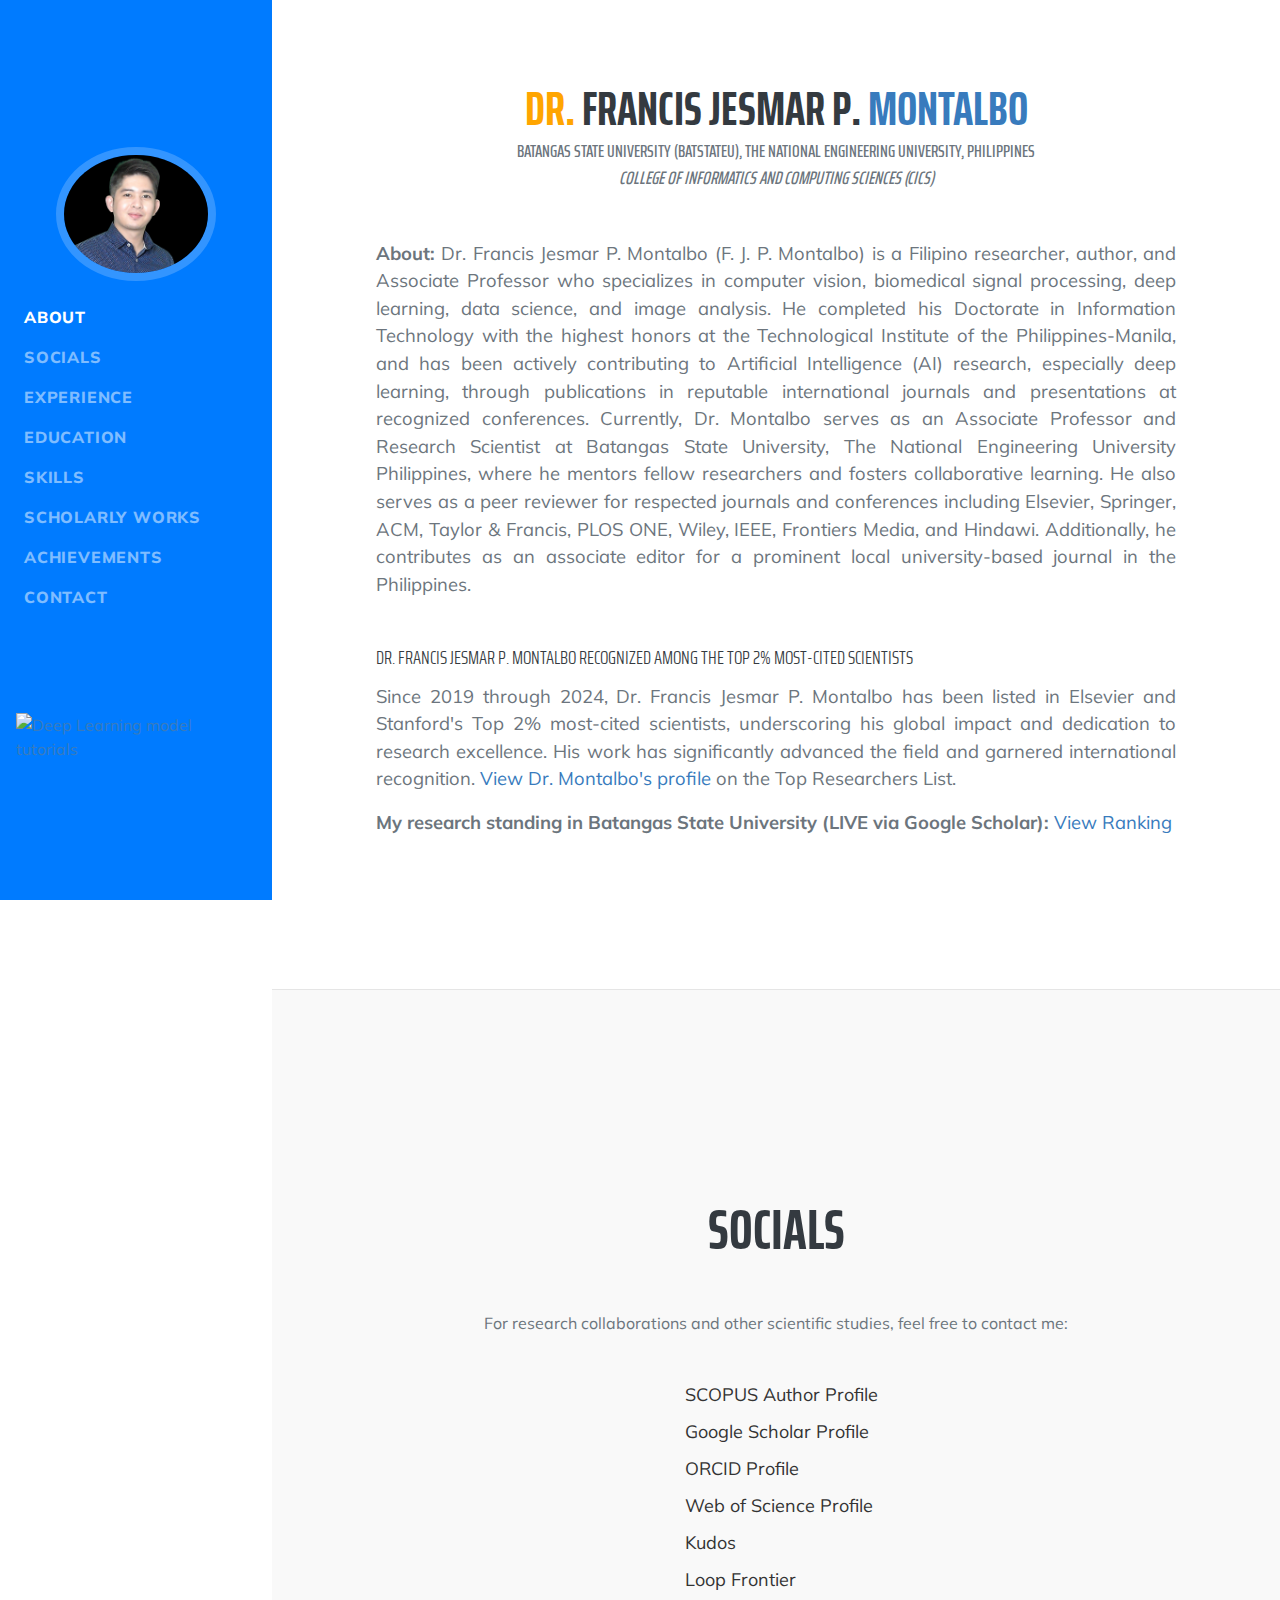
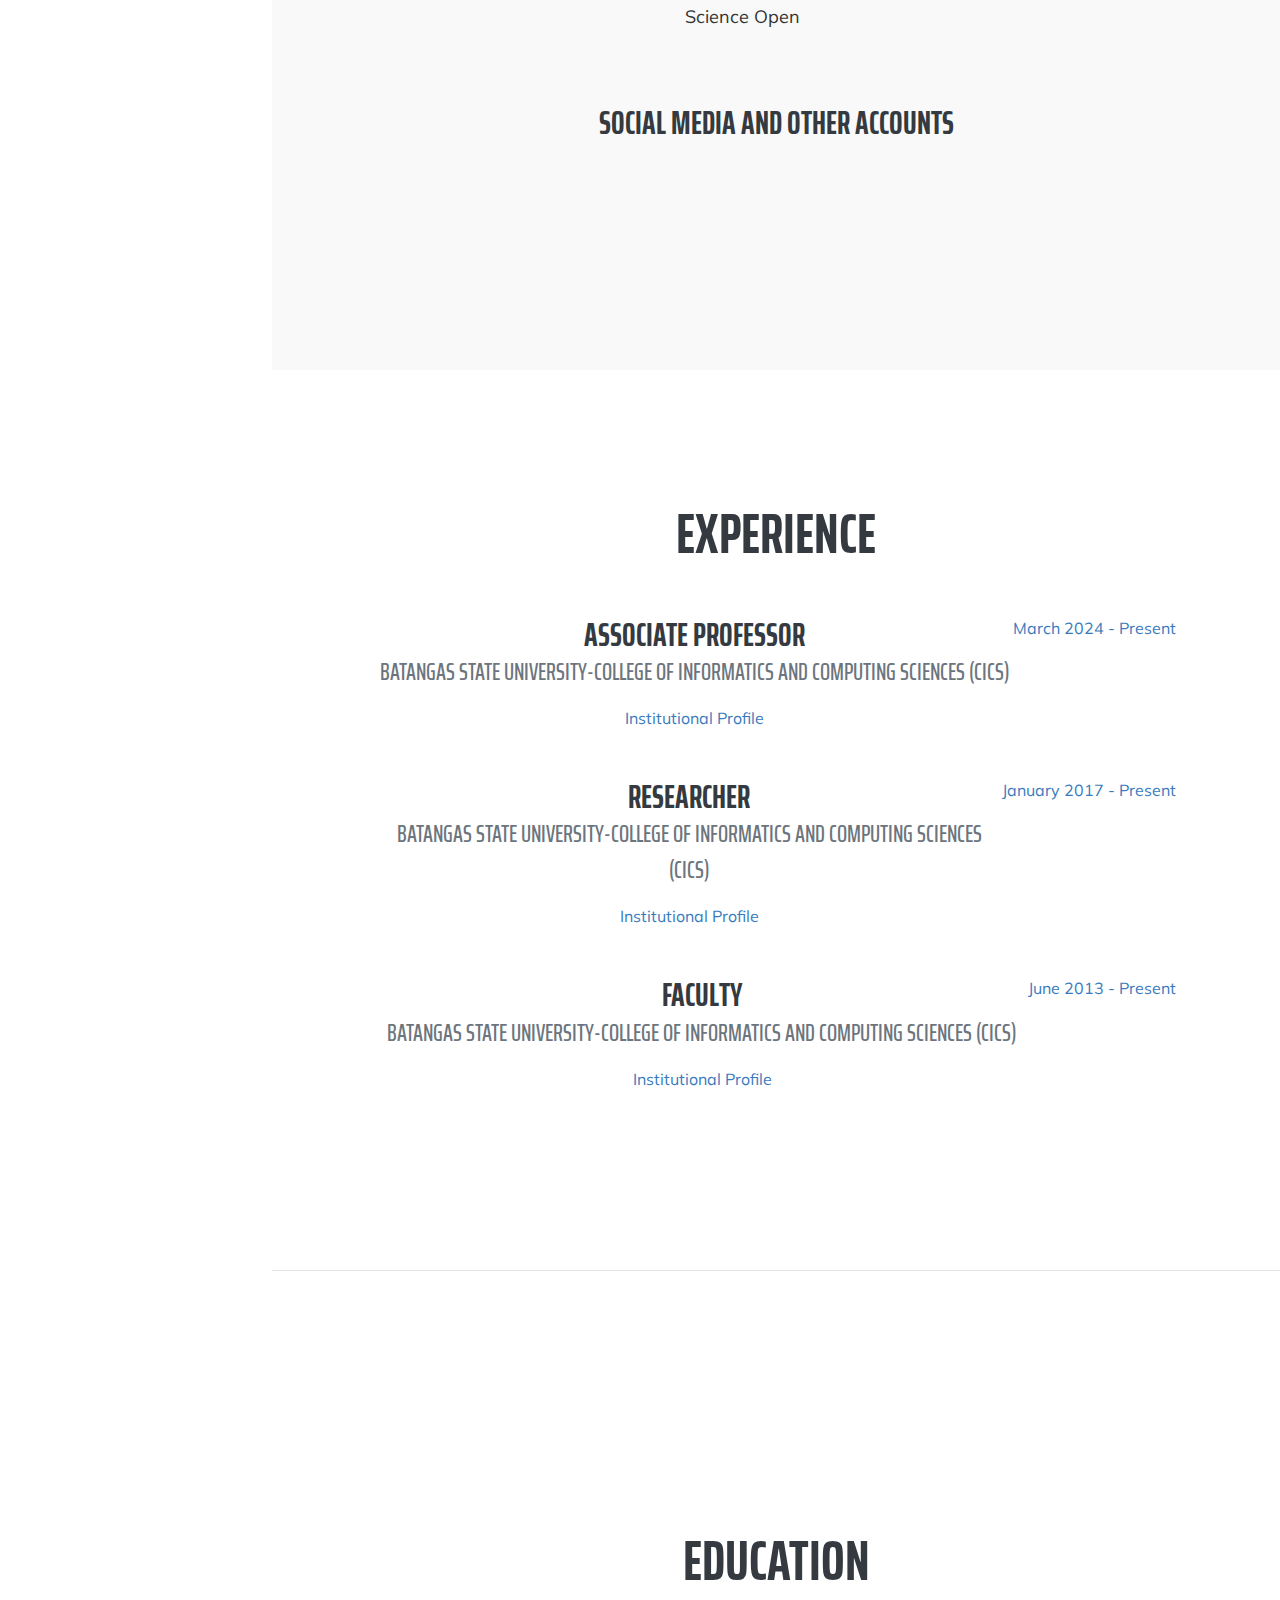
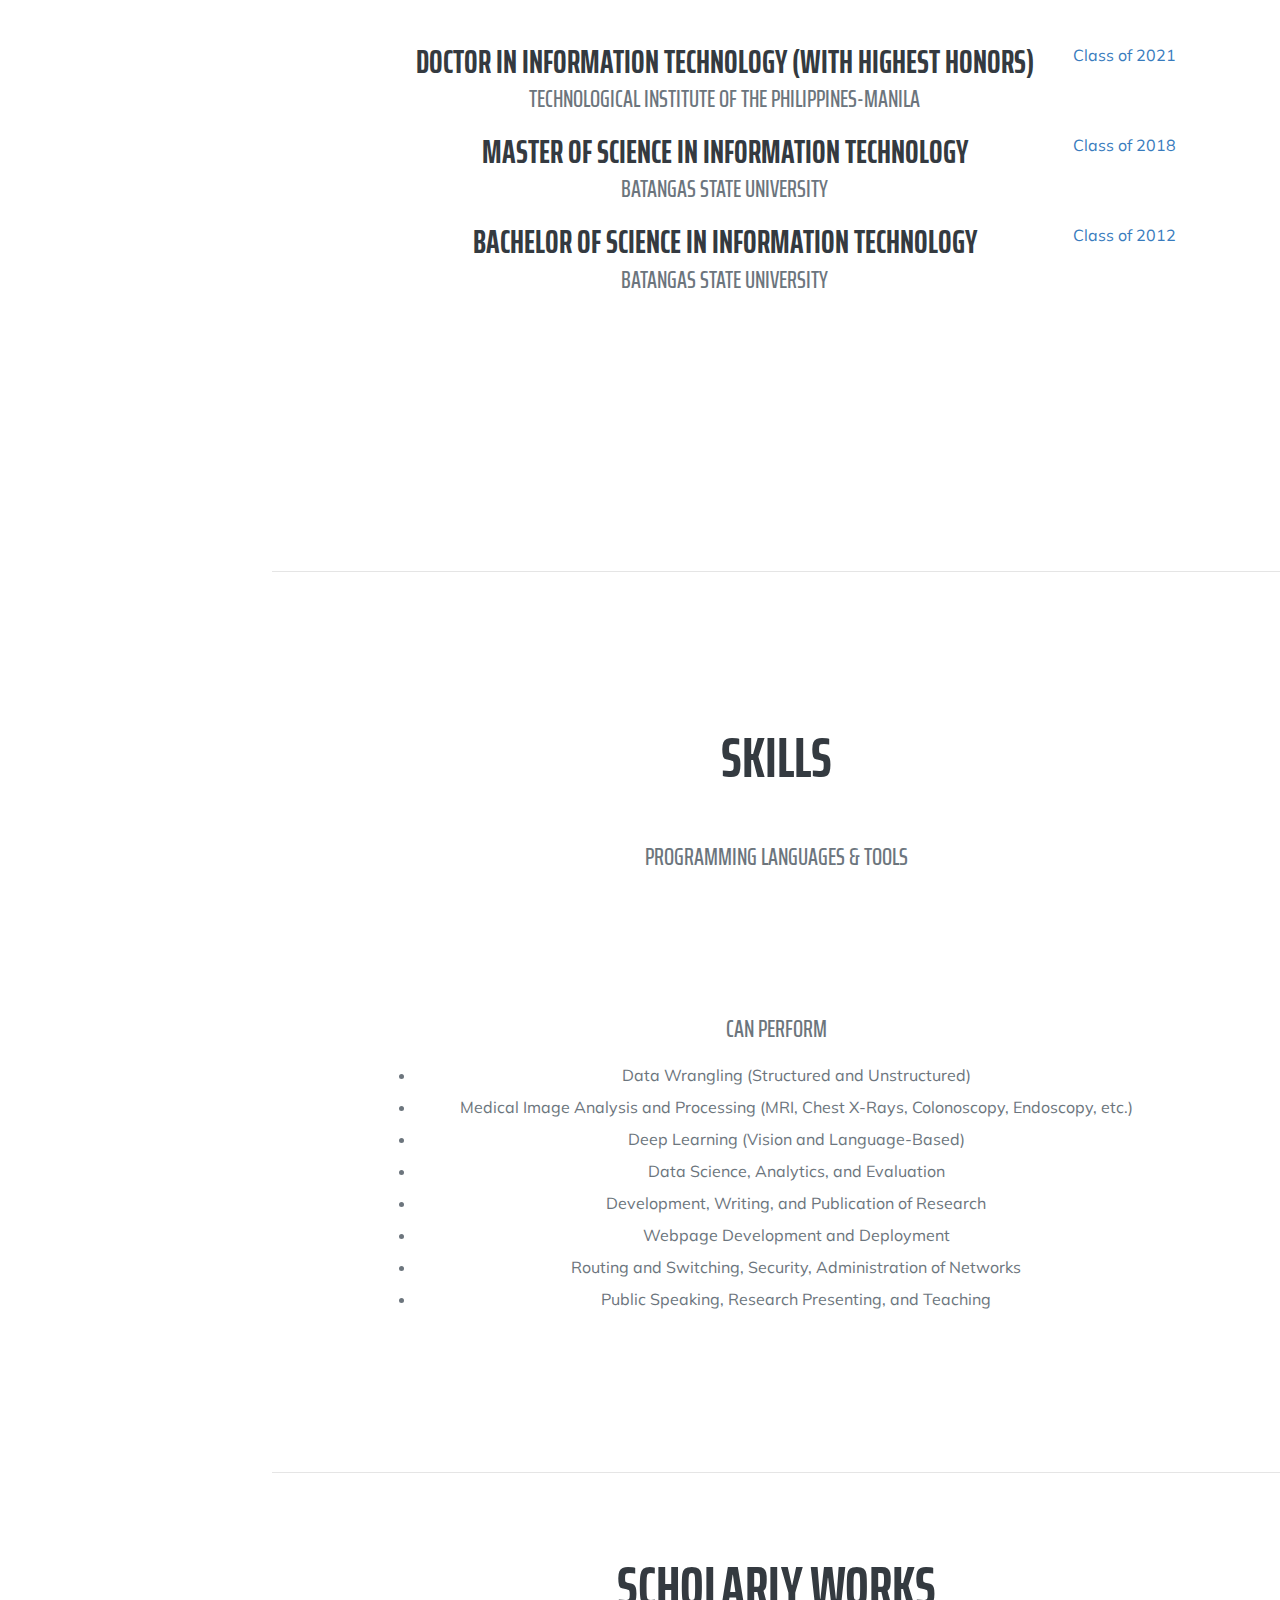
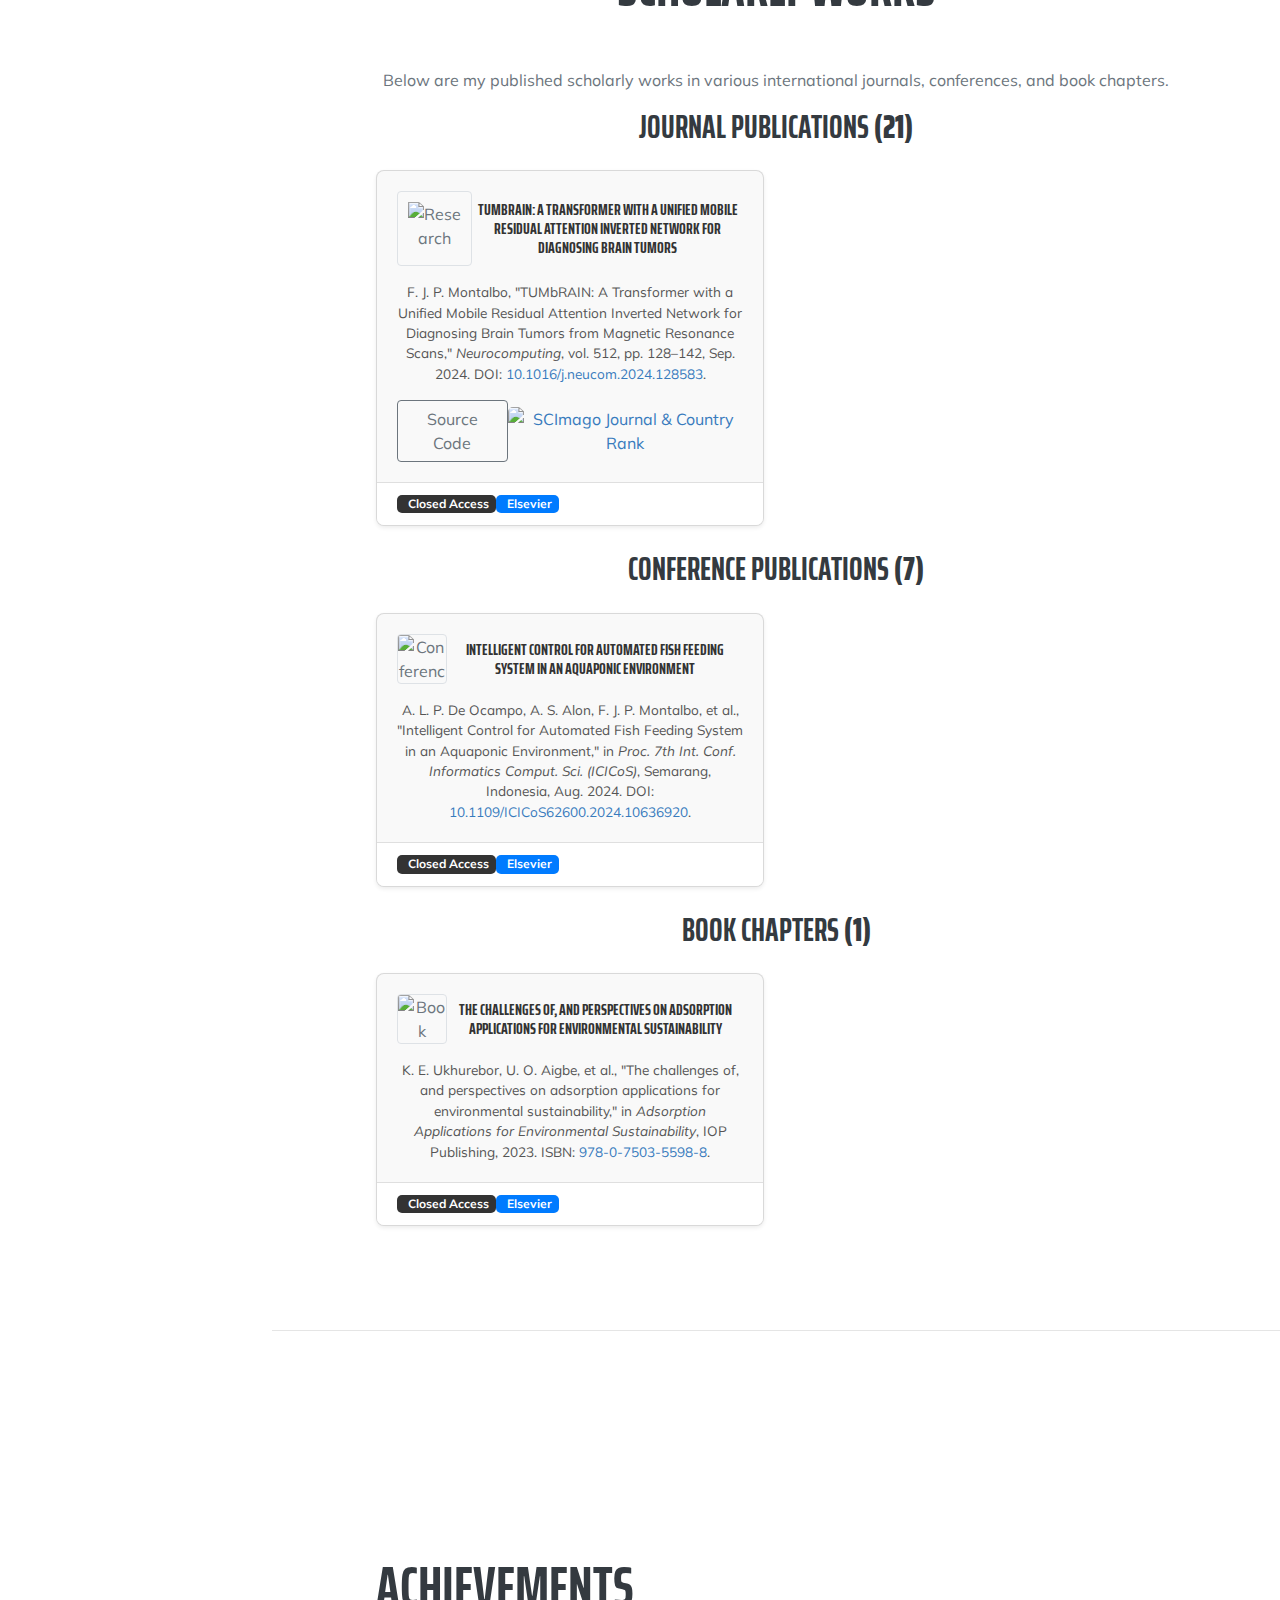
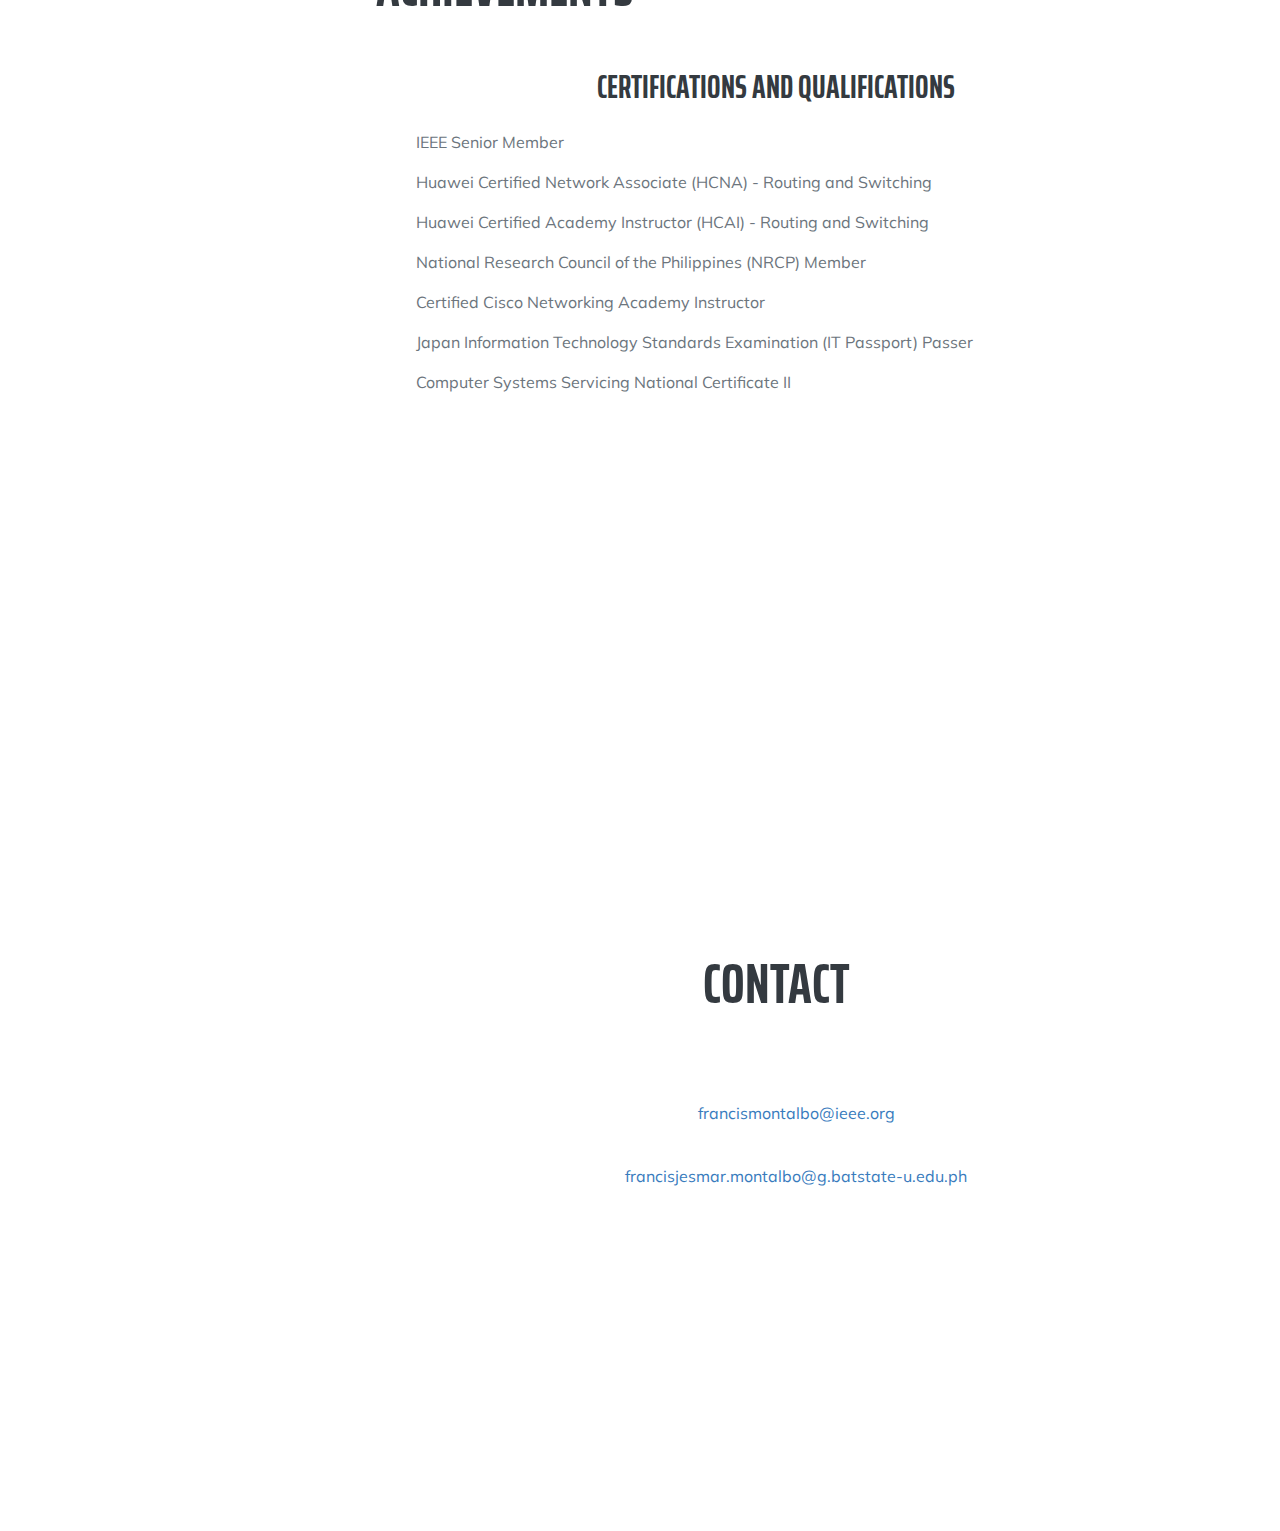
==== index.html @ 8bbf26b6 "Update index.html" ====
<!DOCTYPE html>
<html lang="en">
    <head>
        <meta name="google-site-verification" content="_X3MUDl7CUKfZWeW2N6JQ7c0_YxPoaJ5GRIm6QAbPuI" />
        <meta charset="utf-8" />
        <meta name="viewport" content="width=device-width, initial-scale=1, shrink-to-fit=no" />
        <meta name="description" content="Official page of Dr. Francis Jesmar P. Montalbo, a faculty researcher from Batangas State University, Philippines, working with artificial intelligence, deep learning, and computer vision" />
        
        <meta name="description" content="Francis Jesmar P. Montalbo is a highly accomplished researcher and scientist specializing in Machine Learning, Deep Learning, Artificial Intelligence, Computer Vision, Data Science, Biomedical Engineering, and Health Informatics. With a doctoral degree in Information Technology from Technological Institute of the Philippines Manila (TIP-Manila) and a master's degree in Information Technology from Batangas State University, he is an Assistant Professor at Batangas State University-The National Engineering University, Batangas City, Philippines. His groundbreaking research on deep learning models for medical imaging has been published in top-tier journals and conferences, including Springer Nature, IEEE, Elsevier, Hindawi, Frontiers, MDPI, and more. He is the inventor of SWAT-DCNN, MFURE-CNN, and DenseNet-Tiny, and has made significant contributions to the field of knowledge distillation.">

        <meta name="description" content="Francis Jesmar P. Montalbo, 
        Francis, Jesmar, Montalbo, 
        Research Paper, 
        Articles, 
        Computer Vision, 
        Deep Learning, 
        Python Programming, 
        Data Visualization, 
        Internet of Things, 
        IoT, 
        Convolutional Neural Networks, 
        Coding tutorial, 
        Deep Convolutional Neural Networks, 
        CNN, 
        Wiki,
        Wikipedia,
        Object Detection, 
        Image Segmentation, 
        Network Security, 
        Artificial Intelligence, 
        AI, 
        Biomedical Engineering,
        Biotechnology,
        IEEE, 
        research papers, 
        Support Vector Machines, 
        SVM, 
        VGG16, 
        VGG19, 
        InceptionV3, 
        NasNet, 
        EfficientNet,  
        Mask-RCNN, 
        Faster R-CNN, 
        Algorithms, 
        Computer Science algorithms, 
        Computer Science,
        Information technology, 
        Information technology research papers, 
        State-of-the-Art, 
        SOTA Deep Learning, 
        DL models, 
        Barako Coffee, 
        Coffea Liberica, 
        Kapeng Barako, 
        GoogleNet, 
        Deep Convolutional Models, 
        Deep Learning tutorials, 
        Machine Learning, 
        Machine Vision, 
        Batangas State University, 
        BatStateU, 
        papers with code, 
        DeepLearning, 
        OpenCV, 
        Darknet, 
        YOLO, 
        YOLOv2, 
        YOLOv3, 
        YOLOv4, 
        YOLOv5,
        YOLOv8,
        Ultralytics,
        Visual Transformers,
        Open Dataset, 
        datasets, 
        dataset, 
        medical analysis, 
        medical images, 
        medical image analysis, 
        health informatics,
        Philippines,
        Data Science,
        DOST,
        Transformer,
        Vision Transformers,
        ViT,
        Speech Recognition,
        MRI,
        CT-Scans,
        Chest X-Rays,
        Biomedical Engineering,
        Chat GPT,
        Large Language Models,
        LLM,
        GPT-3,
        GPT-4,
        Cognitive Computing,
        Elsevier,
        Generative Adversarial Network (GAN),
        Yann LeCun,
        Yoshua Bengio,
        Ian GoodFellow,
        Department of Science and Technology,
        research papers with dataset">

        <meta name="keywords" content="Francis Jesmar P. Montalbo, 
        Francis, Jesmar, Montalbo, 
        Research Paper, 
        Articles, 
        Computer Vision, 
        Deep Learning, 
        Python Programming, 
        Data Visualization, 
        Internet of Things, 
        IoT, 
        Convolutional Neural Networks, 
        Coding tutorial, 
        Deep Convolutional Neural Networks, 
        CNN, 
        Object Detection, 
        Image Segmentation, 
        Network Security, 
        Artificial Intelligence, 
        AI, 
        Philippines,
        Computational Science,
        Health Informatics,
        Biomedical Engineering,
        IEEE, 
        research papers, 
        Support Vector Machines, 
        SVM, 
        VGG16, 
        VGG19, 
        InceptionV3, 
        NasNet, 
        EfficientNet,  
        Mask-RCNN, 
        Faster R-CNN, 
        Algorithms, 
        Computer Science algorithms, 
        Computer Science,
        Information technology, 
        Information technology research papers, 
        State-of-the-Art, 
        SOTA Deep Learning, 
        DL models, 
        Barako Coffee, 
        Coffea Liberica, 
        Kapeng Barako, 
        GoogleNet, 
        Deep Convolutional Models, 
        Deep Learning tutorials, 
        Machine Learning, 
        Machine Vision, 
        Batangas State University, 
        BatStateU, 
        papers with code, 
        DeepLearning, 
        OpenCV, 
        Darknet, 
        YOLO, 
        YOLOv2, 
        YOLOv3, 
        YOLOv4, 
        YOLOv5, 
        Open Dataset, 
        datasets, 
        dataset, 
        medical analysis, 
        medical images, 
        Francis Jesmar Montalbo,
        Francis Jesmar P. Montalbo,
        Faculty Researcher,
        Computer Scientist,
        Scientist,
        medical image analysis, 
        research papers with dataset">

        <meta name="Dr. Francis Jesmar P. Montalbo, Researcher, Deep Learning Research Articles/Papers, Codes, Tutorials, Datasets, Wiki, Wikipedia" content="Dr. Francis Jesmar P. Montalbo, Deep Learning, Machine Learning, and Computer Vision Research papers, Codes, and tutorials" />
        <title>Deep Learning, Research Papers, Code, Tutorials</title>
        <script type="application/ld+json">
          {
            "@context": "http://schema.org",
            "@type": "Person",
            "name": "Francis Jesmar P. Montalbo",
            "jobTitle": "Research Scientist",
            "url": "https://francismontalbo.github.io/",
            "sameAs": [
              "https://www.linkedin.com/in/sirjmmontalbo/",
              "https://scholar.google.com/citations?user=PV8dJDkAAAAJ&hl=en&authuser=4&oi=ao",
              "https://www.scopus.com/authid/detail.uri?authorId=57212309186",
              "https://ieeexplore.ieee.org/author/37087097725",
              "https://www.researchgate.net/profile/Francis-Jesmar-Montalbo"
            ],
            "worksFor": {
              "@type": "CollegeOrUniversity",
              "name": "Batangas State University - The National Engineering University",
              "url": "https://batstate-u.edu.ph/",
              "sameAs": [
                "https://www.facebook.com/BatStateUTheNEU",
                "https://www.linkedin.com/school/batstateuofficial/",
                "https://www.youtube.com/@BatStateUTheNEU",
                "https://twitter.com/BatStateUTheNEU"
              ]
            },
            "additionalName": [
              "Francis Jesmar Montalbo",
              "F. J. P. Montalbo",
              "F.J.P. Montalbo",
              "FJP Montalbo",
              "Francis Jesmar P. Montalbo",
              "Francis Montalbo",
              "Montalbo, Francis Jesmar P.",
              "Francis Jesmar Perez Montalbo",
              "sirjmmontalbo",
              "fjpmontalbo"
            ]
          }
        </script>


        <link rel="icon" type="image/x-icon" href="assets/img/favicon.ico" />
        <link rel="stylesheet" href="https://cdn.jsdelivr.net/gh/jpswalsh/academicons@1/css/academicons.min.css">
        
        <!-- Font Awesome icons (free version)-->
        <script src="https://use.fontawesome.com/releases/v5.15.1/js/all.js" crossorigin="anonymous"></script>
        <!-- Google fonts-->
        <link href="https://fonts.googleapis.com/css?family=Saira+Extra+Condensed:500,700" rel="stylesheet" type="text/css" />
        <link href="https://fonts.googleapis.com/css?family=Muli:400,400i,800,800i" rel="stylesheet" type="text/css" />
        <!-- Core theme CSS (includes Bootstrap)-->
        <link href="css/styles.css" rel="stylesheet" />
        <script src="https://code.iconify.design/1/1.0.7/iconify.min.js"></script>
    </head>
    <body id="page-top">
        
        
        <!-- Navigation-->
        <nav class="navbar navbar-expand-lg navbar-dark bg-primary fixed-top" id="sideNav">
            <a class="navbar-brand js-scroll-trigger" href="#page-top">
                <span class="d-block d-lg-none">Dr. Francis Jesmar P. Montalbo</span>
                <span class="d-none d-lg-block"><img class="img-fluid img-profile rounded-circle mx-auto mb-2" src="assets/img/profile.png" alt="" /></span>
            </a>
            <button class="navbar-toggler" type="button" data-toggle="collapse" data-target="#navbarSupportedContent" aria-controls="navbarSupportedContent" aria-expanded="false" aria-label="Toggle navigation"><span class="navbar-toggler-icon"></span></button>
            <div class="collapse navbar-collapse" id="navbarSupportedContent">
                <ul class="navbar-nav" style='margin: 0; padding: 0', align='left'>
                    <li class="nav-item"><a class="nav-link js-scroll-trigger" href="#about"><i class="fas fa-fingerprint "></i> About</a></li>
                    <li class="nav-item"><a class="nav-link js-scroll-trigger" href="#socials"><i class="fas fa-ggt"></i> Socials</a></li>
                    <li class="nav-item"><a class="nav-link js-scroll-trigger" href="#experience"><i class="fab fa-connectdevelop "></i> Experience</a></li>
                    <li class="nav-item"><a class="nav-link js-scroll-trigger" href="#education"><i class="fas fa-university"></i> Education</a></li>
                    <li class="nav-item"><a class="nav-link js-scroll-trigger" href="#skills"><i class="fas fa-cogs"></i> Skills</a></li>
                    <li class="nav-item"><a class="nav-link js-scroll-trigger" href="#publications"><i class="fas fa-scroll"></i> Scholarly Works</a></li>
                    <li class="nav-item"><a class="nav-link js-scroll-trigger" href="#achievements"><i class="fas fa-award"></i> Achievements</a></li>
                    <li class="nav-item"><a class="nav-link js-scroll-trigger" href="#contact"><i class="fas fa-paper-plane"></i> Contact</a></li>
                    <br><br><br><br>
                    
                    <!-- hitwebcounter Code START -->
                    <li><a href="https://www.hitwebcounter.com" target="_blank">
                    <img src="https://hitwebcounter.com/counter/counter.php?page=7708848&style=0007&nbdigits=5&type=ip&initCount=0" title="Total Website Hits" Alt="Deep Learning model tutorials"   border="1" /></a><li>                               
                </ul>
            </div>
        </nav>

<!-- About Section -->
<div id="about-section-bg">
    <section class="resume-section" id="about">
        <div class="resume-section-content">
            
            <!-- Name and Title -->
            <h4 class="mb-0" style="font-size:48px;">
                <span style="color:orange;">Dr.</span> Francis Jesmar P.
                <span class="text-primary">Montalbo</span>
            </h4>
            <div class="subheading mb-5">
                <ul style="font-size:18px; list-style-type:none; margin:0; padding:0;">
                    <li>Batangas State University (BatStateU), The National Engineering University, Philippines</li>
                    <li><i>College of Informatics and Computing Sciences (CICS)</i></li>
                </ul>
            </div>

            <!-- Main About -->
            <article itemscope itemtype="http://schema.org/Person">
                <p style="text-align: justify;" class="lead mb-5">
                    <strong>About:</strong>
                    Dr. <span itemprop="name">Francis Jesmar P. Montalbo</span> (F. J. P. Montalbo)
                    is a <span itemprop="nationality">Filipino</span>
                    <span itemprop="jobTitle">researcher</span>, 
                    <span itemprop="jobTitle">author</span>, and
                    <span itemprop="jobTitle">Associate Professor</span> who specializes in 
                    <span itemprop="knowsAbout">computer vision</span>,
                    <span itemprop="knowsAbout">biomedical signal processing</span>,
                    <span itemprop="knowsAbout">deep learning</span>,
                    <span itemprop="knowsAbout">data science</span>, and
                    <span itemprop="knowsAbout">image analysis</span>. 
                    He completed his Doctorate in Information Technology with the highest honors at the 
                    <span itemprop="alumniOf">Technological Institute of the Philippines-Manila</span>, 
                    and has been actively contributing to <span itemprop="knowsAbout">Artificial Intelligence (AI)</span>
                    research, especially deep learning, through publications in reputable international journals
                    and presentations at recognized conferences.
                    
                    Currently, Dr. Montalbo serves as an Associate Professor and Research Scientist at 
                    <span itemprop="affiliation">Batangas State University, The National Engineering University</span>
                    <span itemprop="addressCountry">Philippines</span>, where he mentors fellow researchers and
                    fosters collaborative learning. He also serves as a 
                    <span itemprop="jobTitle">peer reviewer</span> for respected journals and conferences including
                    Elsevier, Springer, ACM, Taylor &amp; Francis, PLOS ONE, Wiley, IEEE, Frontiers Media, and Hindawi.
                    Additionally, he contributes as an 
                    <span itemprop="jobTitle">associate editor</span> for a prominent local university-based journal
                    in the Philippines.
                </p>
            </article>

            <!-- Recognition Section -->
            <article itemscope itemtype="http://schema.org/Person">
                <h1 itemprop="name" class="lead mb-3" style="text-align: justify;">
                    Dr. Francis Jesmar P. Montalbo Recognized Among the Top 2% Most-Cited Scientists
                </h1>
                <p itemprop="description" style="text-align: justify; margin-top:0;" class="lead">
                    Since 2019 through 2024, Dr. Francis Jesmar P. Montalbo has been listed in Elsevier and Stanford's 
                    Top 2% most-cited scientists, underscoring his global impact and dedication to research excellence.
                    His work has significantly advanced the field and garnered international recognition. 
                    <a href="https://topresearcherslist.com/Home/Profile/922022" 
                       target="_blank" 
                       rel="noopener noreferrer">
                       View Dr. Montalbo's profile
                    </a>
                    on the Top Researchers List.
                </p>
            </article>

            <!-- Additional Content / Research Standing -->
            <p class="lead mb-5" style="text-align: justify;">
                <strong>My research standing in Batangas State University (LIVE via Google Scholar):</strong>
                <a href="https://scholar.google.com/citations?hl=en&view_op=search_authors&mauthors=batangas+state+university&btnG=" target="_blank">View Ranking</a>
            </p>
            <br>         
        </div><!-- End .resume-section-content -->
    </section>
</div><!-- End #about-section-bg -->

<!-- Enhanced Structured Data for Google Knowledge Graph -->
<script type="application/ld+json">
{
  "@context": "https://schema.org",
  "@type": "Person",
  "honorificPrefix": "Dr.",
  "name": "Francis Jesmar P. Montalbo",
  "jobTitle": "Associate Professor",
  "description": "Scientist",
  "url": "https://topresearcherslist.com/Home/Profile/922022",
  "award": "Elsevier and Stanford's Top 2% Most-Cited Scientists",
  "worksFor": {
    "@type": "Organization",
    "name": "Batangas State University, The National Engineering University, Philippines"
  },
  "alumniOf": "Technological Institute of the Philippines-Manila",
  "sameAs": [
    "https://www.linkedin.com/in/sirjmmontalbo",
    "https://scholar.google.com/citations?user=PV8dJDkAAAAJ&hl=en&oi=ao",
    "https://orcid.org/0000-0002-1493-5080"
  ],
  "knowsAbout": [
    "Computer Vision",
    "Biomedical Signal Processing",
    "Deep Learning",
    "Data Science",
    "Image Analysis",
    "Artificial Intelligence"
  ]
}
</script>
            <hr class="m-0" />


            <!-- Socials-->
            <div id="socials-section-bg" style="background-color: #f9f9f9; padding: 40px 0;">
                <section class="resume-section" id="socials">
                    <div class="resume-section-content">
                        <h2 class="mb-5"><i class="fab fa-gg icon-green"></i> Socials</h2>
                        <p>For research collaborations and other scientific studies, feel free to contact me:</p>
                        
                        <!-- Research Profiles Section -->
                        <ul class="social-links">
                            <li>
                                <i class="ai ai-scopus-square social-icon" style="color: orange;"></i>
                                <a target="_blank" href="https://www.scopus.com/authid/detail.uri?authorId=57212309186">
                                    SCOPUS Author Profile
                                </a>
                            </li>
                            <li>
                                <i class="ai ai-google-scholar-square social-icon" style="color: skyblue;"></i>
                                <a target="_blank" href="https://scholar.google.com/citations?user=PV8dJDkAAAAJ&hl=en&authuser=4&oi=ao">
                                    Google Scholar Profile
                                </a>
                            </li>
                            <li>
                                <i class="ai ai-orcid-square social-icon" style="color: lawngreen;"></i>
                                <a target="_blank" href="https://orcid.org/0000-0002-1493-5080">
                                    ORCID Profile
                                </a>
                            </li>
                            <li>
                                <i class="ai ai-clarivate-square social-icon" style="color: purple;"></i>
                                <a target="_blank" href="https://www.webofscience.com/wos/author/record/2163797">
                                    Web of Science Profile
                                </a>
                            </li>
                            <li>
                                <i class="iconify social-icon" data-icon="vs:butterfly" style="color: orange;"></i>
                                <a target="_blank" href="https://www.growkudos.com/profile/francis_montalbo">
                                    Kudos
                                </a>
                            </li>
                            <li>
                                <i class="iconify social-icon" data-icon="simple-icons:loop" style="color: coral;"></i>
                                <a target="_blank" href="https://loop.frontiersin.org/people/1267355/overview">
                                    Loop Frontier
                                </a>
                            </li>
                            <li>
                                <i class="iconify social-icon" data-icon="mdi:checkbox-blank" style="color: limegreen;"></i>
                                <a target="_blank" href="https://www.scienceopen.com/user/francismontalbo">
                                    Science Open
                                </a>
                            </li>
                        </ul>
            
                        <!-- Social Media Section -->
                        <h3 class="mt-5">Social Media and Other Accounts</h3>
                        <div class="social-icons">
                            <a target="_blank" href="https://www.linkedin.com/in/sirjmmontalbo/"><i class="fab fa-linkedin-in"></i></a>
                            <a target="_blank" href="https://github.com/francismontalbo"><i class="fab fa-github"></i></a>
                            <a target="_blank" href="https://twitter.com/inpeacewithai"><i class="fab fa-twitter"></i></a>
                            <a target="_blank" href="https://www.researchgate.net/profile/Francis_Jesmar_Montalbo"><i class="fab fa-researchgate"></i></a>
                            <a target="_blank" href="https://www.kaggle.com/francismon"><i class="fab fa-kaggle"></i></a>
                        </div>
                    </div>
                </section>
            </div>
            
            <style>
                /* Styling for the entire section */
                #socials-section-bg {
                    padding: 40px;
                    background-color: #f9f9f9;
                }
                .resume-section-content {
                    max-width: 800px;
                    margin: 0 auto;
                    text-align: center;
                }
                
                /* Styling for social links */
                .social-links {
                    list-style: none;
                    padding: 0;
                    margin-top: 20px;
                    text-align: left;
                    display: inline-block;
                }
                .social-links li {
                    margin: 10px 0;
                    font-size: 18px;
                    display: flex;
                    align-items: center;
                    gap: 10px;
                }
                .social-links li a {
                    text-decoration: none;
                    color: #333;
                    transition: color 0.3s ease-in-out;
                }
                .social-links li a:hover {
                    color: #007bff;
                }
                
                /* Styling for social icons */
                .social-icon {
                    font-size: 36px;
                }
                .social-icons {
                    margin-top: 20px;
                    display: flex;
                    justify-content: center;
                    gap: 15px;
                }
                .social-icons a {
                    font-size: 30px;
                    color: #333;
                    transition: transform 0.3s ease-in-out, color 0.3s ease-in-out;
                }
                .social-icons a:hover {
                    transform: scale(1.2);
                    color: #007bff;
                }
            </style>

            

            
            <!-- Experience-->
            <div id="experience-section-bg">
            <section class="resume-section" id="experience">
                <div class="resume-section-content">
                    <h2 class="mb-5"><i class="fab fa-connectdevelop icon-green"></i> Experience</h2>

                    <div class="d-flex flex-column flex-md-row justify-content-between mb-5">
                        <div class="flex-grow-1">
                            <h3 class="mb-0">Associate Professor</h3>
                            <div class="subheading mb-3">Batangas State University-College of Informatics and Computing Sciences (CICS)</div>
                            <a target=_blank href="https://batstate-u.edu.ph/research-and-extension/research-culture/faculty-experts/faculty-experts-profile-page/?do=profile&id=136">Institutional Profile</a>
                        </div>
                        <div class="flex-shrink-0"><span class="text-primary">March 2024 - Present</span></div>
                    </div>

                    <div class="d-flex flex-column flex-md-row justify-content-between mb-5">
                        <div class="flex-grow-1">
                            <h3 class="mb-0">Researcher</h3>
                            <div class="subheading mb-3">Batangas State University-College of Informatics and Computing Sciences (CICS)</div>
                            <a target=_blank href="https://batstate-u.edu.ph/research-and-extension/research-culture/faculty-experts/faculty-experts-profile-page/?do=profile&id=136">Institutional Profile</a>
                        </div>
                        <div class="flex-shrink-0"><span class="text-primary">January 2017 - Present</span></div>
                    </div>
                    
                    <div class="d-flex flex-column flex-md-row justify-content-between mb-5">
                        <div class="flex-grow-1">
                            <h3 class="mb-0">Faculty</h3>
                            <div class="subheading mb-3">Batangas State University-College of Informatics and Computing Sciences (CICS)</div>
                            <a target=_blank href="https://batstate-u.edu.ph/campuses/alangilan/cics/faculty/">Institutional Profile</a>
                        </div>
                        <div class="flex-shrink-0"><span class="text-primary">June 2013 - Present</span></div>
                    </div>
                    
                    
                </div>
            </section>
        </div>
            <hr class="m-0" />

            <!-- Education-->
            <div id=education-section-bg>
            <section class="resume-section" id="education">
                <div class="resume-section-content">
                    
                    <h2 class="mb-5"><i class="fas fa-university icon-green"></i> Education</h2>
                    <div class="d-flex flex-column flex-md-row justify-content-between">
                            <div class="flex-grow-1">
                                <h3 class="mb-0"><i class="fas fa-check-square icon-green"></i> Doctor in Information Technology <italic>(with Highest Honors)</italic></i></h3>
                                <div class="subheading mb-3"> Technological Institute of the Philippines-Manila </div>
                                <div></div>
                            </div>
                            <div class="flex-shrink-0"><span class="text-primary"><!-- November 2018 - June 2021-->Class of 2021</div>
                        </div>    
                    <div class="d-flex flex-column flex-md-row justify-content-between">
                        <div class="flex-grow-1">
                            <h3 class="mb-0"><i class="fas fa-check-square icon-green"></i> Master of Science in Information Technology </i></h3>
                            <div class="subheading mb-3"> Batangas State University </div>
                            <div></div>
                        </div>
                        <div class="flex-shrink-0"><span class="text-primary"><!-- June 2014 - April 2018-->Class of 2018</span></div>
                    </div>

                    <div class="d-flex flex-column flex-md-row justify-content-between">
                         <div class="flex-grow-1">
                            <h3 class="mb-0"><i class="fas fa-check-square icon-green"></i> Bachelor of Science in Information Technology </h3>
                            <div class="subheading mb-3"></i> Batangas State University </div>
                        </div>
                        <div class="flex-shrink-0"><span class="text-primary"><!--June 2008 - April 2012-->Class of 2012</span></div>    
                    </div>
                </div>
            </section>
        </div>
            <hr class="m-0" />


<!-- Skills Section -->
<div id="skills-section-bg">
    <section class="resume-section" id="skills">
        <div class="resume-section-content">
            <!-- Section Title -->
            <h2 class="mb-5">
                <i class="fas fa-cogs icon-green" aria-hidden="true"></i>
                <span class="ms-2">Skills</span>
            </h2>

            <!-- Programming Languages & Tools -->
            <div class="subheading mb-3">Programming Languages & Tools</div>
            <ul class="list-inline dev-icons mb-5">
                <!-- Each icon wrapped in a list item with a tooltip for better UX -->
                <li class="list-inline-item icon-green" title="Python">
                    <i class="iconify" data-icon="logos:python" data-inline="false"></i>
                </li>
                <li class="list-inline-item icon-green" title="C">
                    <i class="iconify" data-icon="logos:c" data-inline="false"></i>
                </li>
                <li class="list-inline-item icon-green" title="C++" style="color: #00599c;">
                    <i class="iconify" data-icon="bxl:c-plus-plus" data-inline="false"></i>
                </li>
                <li class="list-inline-item icon-green" title="HTML">
                    <i class="iconify" data-icon="vscode-icons:file-type-html" data-inline="false"></i>
                </li>
                <li class="list-inline-item icon-green" title="CSS">
                    <i class="iconify" data-icon="vscode-icons:file-type-css" data-inline="false"></i>
                </li>
                <li class="list-inline-item icon-green" title="JavaScript">
                    <i class="iconify" data-icon="vscode-icons:file-type-js-official" data-inline="false"></i>
                </li>
                <li class="list-inline-item icon-green" title="Django">
                    <i class="iconify" data-icon="vscode-icons:file-type-django" data-inline="false"></i>
                </li>
                <li class="list-inline-item icon-green" title="Flask">
                    <i class="iconify" data-icon="logos-flask" data-inline="false"></i>
                </li>
                <li class="list-inline-item icon-green" title="PostgreSQL">
                    <i class="iconify" data-icon="vscode-icons:file-type-pgsql" data-inline="false"></i>
                </li>
                <li class="list-inline-item icon-green" title="TensorFlow">
                    <i class="iconify" data-icon="logos-tensorflow" data-inline="false"></i>
                </li>
                <li class="list-inline-item icon-green" title="Keras" style="color: red;">
                    <i class="iconify" data-icon="simple-icons:keras" data-inline="false"></i>
                </li>
                <li class="list-inline-item icon-green" title="OpenCV">
                    <i class="iconify" data-icon="logos:opencv" data-inline="false"></i>
                </li>
                <li class="list-inline-item icon-green" title="Scikit-Learn" style="color: orange;">
                    <i class="iconify" data-icon="simple-icons:scikit-learn" data-inline="false"></i>
                </li>
            </ul>

            <!-- Can Perform -->
            <div class="subheading mb-3">Can Perform</div>
            <ul class="fa-ul mb-0">
                <li class="mb-2">
                    <span class="fa-li">
                        <i class="fas fa-database icon-green" aria-hidden="true"></i>
                    </span>
                    Data Wrangling (Structured and Unstructured)
                </li>
                <li class="mb-2">
                    <span class="fa-li">
                        <i class="fas fa-x-ray icon-green" aria-hidden="true"></i>
                    </span>
                    Medical Image Analysis and Processing (MRI, Chest X-Rays, Colonoscopy, Endoscopy, etc.)
                </li>
                <li class="mb-2">
                    <span class="fa-li">
                        <i class="fas fa-brain icon-green" aria-hidden="true"></i>
                    </span>
                    Deep Learning (Vision and Language-Based)
                </li>
                <li class="mb-2">
                    <span class="fa-li">
                        <i class="fas fa-chart-area icon-green" aria-hidden="true"></i>
                    </span>
                    Data Science, Analytics, and Evaluation
                </li>
                <li class="mb-2">
                    <span class="fa-li">
                        <i class="fas fa-book-open icon-green" aria-hidden="true"></i>
                    </span>
                    Development, Writing, and Publication of Research
                </li>
                <li class="mb-2">
                    <span class="fa-li">
                        <i class="fas fa-laptop-code icon-green" aria-hidden="true"></i>
                    </span>
                    Webpage Development and Deployment
                </li>
                <li class="mb-2">
                    <span class="fa-li">
                        <i class="fas fa-network-wired icon-green" aria-hidden="true"></i>
                    </span>
                    Routing and Switching, Security, Administration of Networks
                </li>
                <li class="mb-2">
                    <span class="fa-li">
                        <i class="fas fa-chalkboard-teacher icon-green" aria-hidden="true"></i>
                    </span>
                    Public Speaking, Research Presenting, and Teaching
                </li>
            </ul>
        </div>
    </section>
</div>


            <hr class="m-0" />

<!-- Publications Section -->
<div id="publications-section-bg">
    <section class="resume-section" id="publications">
        <div class="resume-section-content">
            <h2 class="mb-5">
                <i class="fas fa-scroll icon-green"></i> Scholarly Works
            </h2>
            <p>
                Below are my published scholarly works in various international journals, conferences, and book chapters.
            </p>

            <!-- Journal Publications -->
            <h3 class="mb-4">
                <i class="fas fa-book"></i> Journal Publications <strong>(21)</strong>
            </h3>
            <div class="row">
                <!-- Journal Card Example -->
                <div class="col-md-6 mb-4">
                    <div class="card publication-card shadow-sm">
                        <div class="card-body">
                            <div class="d-flex align-items-center mb-3">
                                <img src="https://upload.wikimedia.org/wikipedia/commons/4/47/PNG_transparency_demonstration_1.png" 
                                     alt="Research Thumbnail" 
                                     class="me-3 rounded border" 
                                     style="padding: 10px; width: 75px; height: 75px; object-fit: cover; border: 2px solid #ddd;">
                                <h5 class="card-title mb-0">
                                    TUMbRAIN: A Transformer with a Unified Mobile Residual Attention Inverted Network for Diagnosing Brain Tumors
                                </h5>
                            </div>
                            <p class="card-text mt-2">
                                F. J. P. Montalbo, "TUMbRAIN: A Transformer with a Unified Mobile Residual Attention Inverted Network for Diagnosing Brain Tumors from Magnetic Resonance Scans," 
                                <i>Neurocomputing</i>, vol. 512, pp. 128–142, Sep. 2024. DOI: 
                                <a href="https://doi.org/10.1016/j.neucom.2024.128583" target="_blank">10.1016/j.neucom.2024.128583</a>.
                            </p>
                            <div class="d-flex align-items-center justify-content-between">
                                <a href="https://github.com/francismontalbo/tumbrain" target="_blank" class="btn btn-outline-secondary">
                                    <i class="fab fa-github"></i> Source Code
                                </a>
                                <a href="https://www.scimagojr.com/journalsearch.php?q=24807&amp;tip=sid&amp;exact=no" target="_blank" title="SCImago Journal &amp; Country Rank">
                                    <img border="0" src="https://www.scimagojr.com/journal_img.php?id=24807" alt="SCImago Journal &amp; Country Rank" class="scimago-badge">
                                </a>
                            </div>
                        </div>
                        <div class="card-footer bg-white d-flex justify-content-start">
                            <span class="badge bg-dark d-flex align-items-center" style="color: white;">
                                <i class="ai ai-closed-access" style="font-size:24px;color:grey"></i> Closed Access
                            </span>
                            <div class="me-3"></div>
                            <span class="badge bg-primary d-flex align-items-center" style="color: white;">
                                <i class="ai ai-elsevier" style="font-size:24px;color:orange"></i> Elsevier
                            </span>
                        </div>
                    </div>
                </div>
                <!-- Repeat similar blocks for other Journal Publications -->
            </div>

            <!-- Conference Publications -->
            <h3 class="mb-4">
                <i class="fas fa-microphone-alt"></i> Conference Publications <strong>(7)</strong>
            </h3>
            <div class="row">
                <!-- Conference Card Example -->
                <div class="col-md-6 mb-4">
                    <div class="card publication-card shadow-sm">
                        <div class="card-body">
                            <div class="d-flex align-items-center mb-3">
                                <img src="https://via.placeholder.com/50" 
                                     alt="Conference Thumbnail" 
                                     class="me-3 rounded border" 
                                     style="width: 50px; height: 50px; object-fit: cover; border: 2px solid #ddd;">
                                <h5 class="card-title mb-0">
                                    Intelligent Control for Automated Fish Feeding System in an Aquaponic Environment
                                </h5>
                            </div>
                            <p class="card-text mt-2">
                                A. L. P. De Ocampo, A. S. Alon, F. J. P. Montalbo, et al., "Intelligent Control for Automated Fish Feeding System in an Aquaponic Environment," 
                                in <i>Proc. 7th Int. Conf. Informatics Comput. Sci. (ICICoS)</i>, Semarang, Indonesia, Aug. 2024. DOI: 
                                <a href="https://doi.org/10.1109/ICICoS62600.2024.10636920" target="_blank">10.1109/ICICoS62600.2024.10636920</a>.
                            </p>
                        </div>
                        <div class="card-footer bg-white d-flex justify-content-start">
                            <span class="badge bg-dark d-flex align-items-center" style="color: white;">
                                <i class="ai ai-closed-access" style="font-size:24px;color:grey"></i> Closed Access
                            </span>
                            <div class="me-3"></div>
                            <span class="badge bg-primary d-flex align-items-center" style="color: white;">
                                <i class="ai ai-elsevier" style="font-size:24px;color:orange"></i> Elsevier
                            </span>
                        </div>
                    </div>
                </div>
                <!-- Repeat similar blocks for other Conference Publications -->
            </div>

            <!-- Book Chapters -->
            <h3 class="mb-4">
                <i class="fas fa-book-open"></i> Book Chapters <strong>(1)</strong>
            </h3>
            <div class="row">
                <!-- Book Chapter Card Example -->
                <div class="col-md-6 mb-4">
                    <div class="card publication-card shadow-sm">
                        <div class="card-body">
                            <div class="d-flex align-items-center mb-3">
                                <img src="https://via.placeholder.com/50" 
                                     alt="Book Thumbnail" 
                                     class="me-3 rounded border" 
                                     style="width: 50px; height: 50px; object-fit: cover; border: 2px solid #ddd;">
                                <h5 class="card-title mb-0">
                                    The challenges of, and perspectives on adsorption applications for environmental sustainability
                                </h5>
                            </div>
                            <p class="card-text mt-2">
                                K. E. Ukhurebor, U. O. Aigbe, et al., "The challenges of, and perspectives on adsorption applications for environmental sustainability," 
                                in <i>Adsorption Applications for Environmental Sustainability</i>, IOP Publishing, 2023. ISBN: 
                                <a href="https://iopscience.iop.org/book/edit/978-0-7503-5598-8" target="_blank">978-0-7503-5598-8</a>.
                            </p>
                        </div>
                        <div class="card-footer bg-white d-flex justify-content-start">
                            <span class="badge bg-dark d-flex align-items-center" style="color: white;">
                                <i class="ai ai-closed-access" style="font-size:24px;color:grey"></i> Closed Access
                            </span>
                            <div class="me-3"></div>
                            <span class="badge bg-primary d-flex align-items-center" style="color: white;">
                                <i class="ai ai-elsevier" style="font-size:24px;color:orange"></i> Elsevier
                            </span>
                        </div>
                    </div>
                </div>
                <!-- Repeat similar blocks for other Book Chapters if any -->
            </div>
        </div>
    </section>
</div>

<!-- CSS for Styling -->
<style>
    .publication-card {
        border-radius: 8px;
        overflow: hidden;
        transition: transform 0.3s ease, box-shadow 0.3s ease;
        background-color: #f9f9f9;
    }

    .publication-card:hover {
        transform: translateY(-10px);
        box-shadow: 0 6px 20px rgba(0, 0, 0, 0.25);
    }

    .card-title {
        font-size: 1rem;
        font-weight: bold;
        color: #333;
    }

    .card-text {
        font-size: 0.85rem;
        line-height: 1.5;
        color: #555;
    }

    .badge {
        font-size: 0.75rem;
        padding: 0.2rem 0.4rem;
        border-radius: 5px;
    }

    .badge i {
        margin-right: 5px;
    }

    .bg-dark {
        background-color: #333 !important;
        color: #fff !important;
    }

    .bg-primary {
        background-color: #007bff !important;
        color: #fff !important;
    }

    .scimago-badge {
        height: 40px; /* Increased size */
        border-radius: 5px;
    }

    .bg-secondary {
        background-color: #6c757d !important;
        color: #fff !important;
    }

    img.border {
        border: 2px solid #ddd;
    }
</style>

<hr class="m-0" />
        
<!-- Achievements Section -->
<div id="achievements-section-bg">
    <section class="resume-section" id="achievements">
        <div class="resume-section-content">
            <!-- Section Title -->
            <h2 class="mb-5 d-flex align-items-center">
                <i class="fas fa-award icon-green me-3" aria-hidden="true"></i>
                <span>Achievements</span>
            </h2>

            <!-- Certifications and Qualifications -->
            <h3 class="mb-4">Certifications and Qualifications</h3>
            <ul class="fa-ul mb-0">
                <!-- Each certification with a descriptive tooltip -->
                <li class="mb-3 d-flex align-items-start">
                    <span class="fa-li me-2">
                        <i class="fa fa-certificate text-warning" aria-hidden="true"></i>
                    </span>
                    <span class="certification-title" title="IEEE Senior Member">IEEE Senior Member</span>
                </li>
                <li class="mb-3 d-flex align-items-start">
                    <span class="fa-li me-2">
                        <i class="fa fa-certificate text-warning" aria-hidden="true"></i>
                    </span>
                    <span class="certification-title" title="HCNA - Routing and Switching">Huawei Certified Network Associate (HCNA) - Routing and Switching</span>
                </li>
                <li class="mb-3 d-flex align-items-start">
                    <span class="fa-li me-2">
                        <i class="fa fa-certificate text-warning" aria-hidden="true"></i>
                    </span>
                    <span class="certification-title" title="HCAI - Routing and Switching">Huawei Certified Academy Instructor (HCAI) - Routing and Switching</span>
                </li>
                <li class="mb-3 d-flex align-items-start">
                    <span class="fa-li me-2">
                        <i class="fa fa-certificate text-warning" aria-hidden="true"></i>
                    </span>
                    <span class="certification-title" title="NRCP Member">National Research Council of the Philippines (NRCP) Member</span>
                </li>
                <li class="mb-3 d-flex align-items-start">
                    <span class="fa-li me-2">
                        <i class="fa fa-certificate text-warning" aria-hidden="true"></i>
                    </span>
                    <span class="certification-title" title="Cisco Networking Academy Instructor">Certified Cisco Networking Academy Instructor</span>
                </li>
                <li class="mb-3 d-flex align-items-start">
                    <span class="fa-li me-2">
                        <i class="fa fa-certificate text-warning" aria-hidden="true"></i>
                    </span>
                    <span class="certification-title" title="IT Passport">Japan Information Technology Standards Examination (IT Passport) Passer</span>
                </li>
                <li class="mb-3 d-flex align-items-start">
                    <span class="fa-li me-2">
                        <i class="fa fa-certificate text-warning" aria-hidden="true"></i>
                    </span>
                    <span class="certification-title" title="National Certificate II">Computer Systems Servicing National Certificate II</span>
                </li>
            </ul>
        </div>
    </section>
</div>

<!-- Structured Data for Google Knowledge Graph -->
<script type="application/ld+json">
{
  "@context": "https://schema.org",
  "@type": "Person",
  "name": "Dr. Francis Jesmar P. Montalbo",
  "hasCredential": [
    {
      "@type": "EducationalOccupationalCredential",
      "credentialCategory": "Professional Certification",
      "name": "IEEE Senior Member"
    },
    {
      "@type": "EducationalOccupationalCredential",
      "credentialCategory": "Professional Certification",
      "name": "Huawei Certified Network Associate (HCNA)",
      "description": "Certified in Routing and Switching"
    },
    {
      "@type": "EducationalOccupationalCredential",
      "credentialCategory": "Professional Certification",
      "name": "Huawei Certified Academy Instructor (HCAI)",
      "description": "Certified in Routing and Switching"
    },
    {
      "@type": "EducationalOccupationalCredential",
      "credentialCategory": "Membership",
      "name": "National Research Council of the Philippines (NRCP)"
    },
    {
      "@type": "EducationalOccupationalCredential",
      "credentialCategory": "Professional Certification",
      "name": "Certified Cisco Networking Academy Instructor"
    },
    {
      "@type": "EducationalOccupationalCredential",
      "credentialCategory": "Professional Certification",
      "name": "Japan Information Technology Standards Examination (IT Passport)",
      "description": "IT knowledge and skills assessment"
    },
    {
      "@type": "EducationalOccupationalCredential",
      "credentialCategory": "Professional Certification",
      "name": "Computer Systems Servicing National Certificate II"
    }
  ]
}
</script>



            <!-- Contact-->
            <div id="contact-section-bg">
            <section class="resume-section" id="contact">
                <div class="resume-section-content">
                    <h2 class="mb-5"><i class="fas fa-paper-plane icon-green"></i> Contact</h2>
                        <ul style="list-style: none;">
                            <li><i class="ai ai-ieee ai-3x icon-green" style='font-size:48px'></i> <a href="mailto:francismontalbo@ieee.org"> francismontalbo@ieee.org</a></li>
                            <li><i class="fas fa-envelope icon-green" style='font-size:40px'></i> <a href="mailto:francisjesmar.montalbo@g.batstate-u.edu.ph">francisjesmar.montalbo@g.batstate-u.edu.ph</a></li>
                        </ul>
                  </div>
            </div>
        </section>
</div>
                    
        <!-- Bootstrap core JS-->
        <script src="https://cdnjs.cloudflare.com/ajax/libs/jquery/3.5.1/jquery.min.js"></script>
        <script src="https://cdn.jsdelivr.net/npm/bootstrap@4.5.3/dist/js/bootstrap.bundle.min.js"></script>
        <!-- Third party plugin JS-->
        <script src="https://cdnjs.cloudflare.com/ajax/libs/jquery-easing/1.4.1/jquery.easing.min.js"></script>
        <!-- Core theme JS-->
        <script src="js/scripts.js"></script>
    </body>
</html>
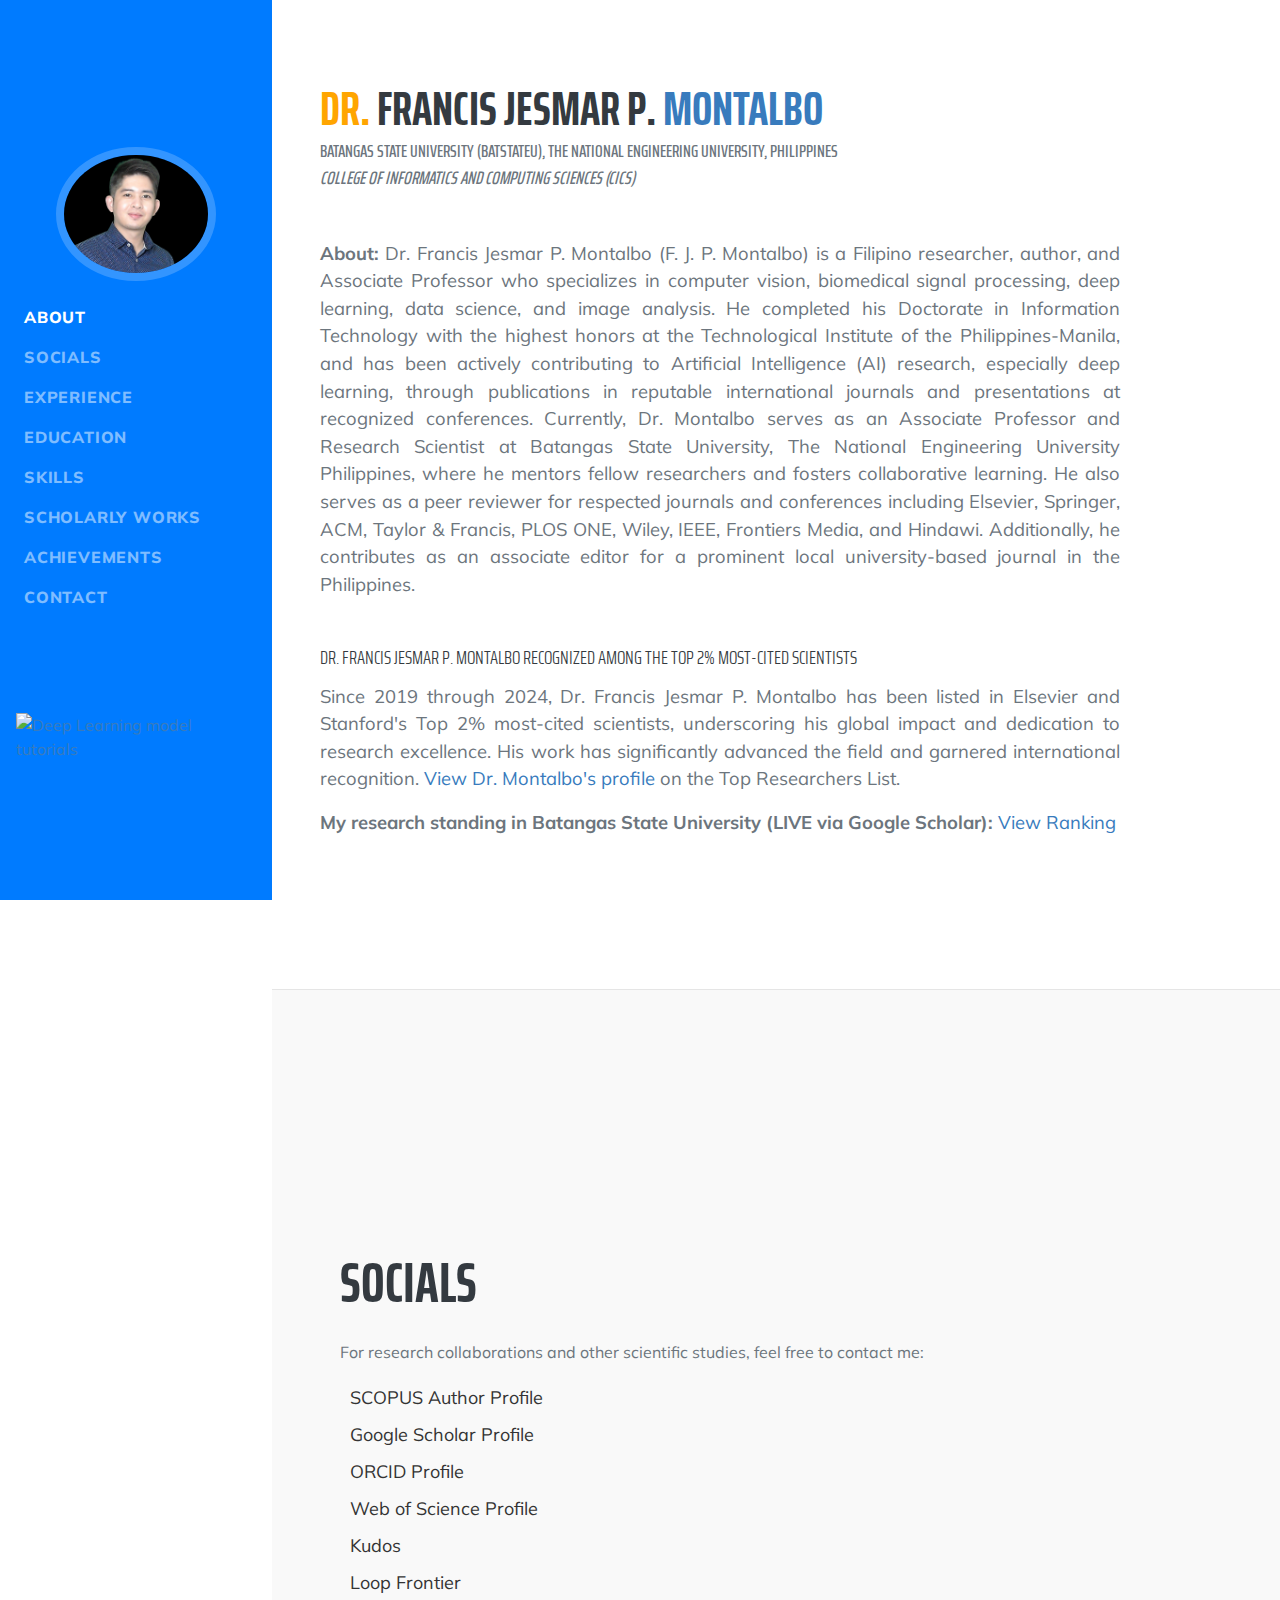
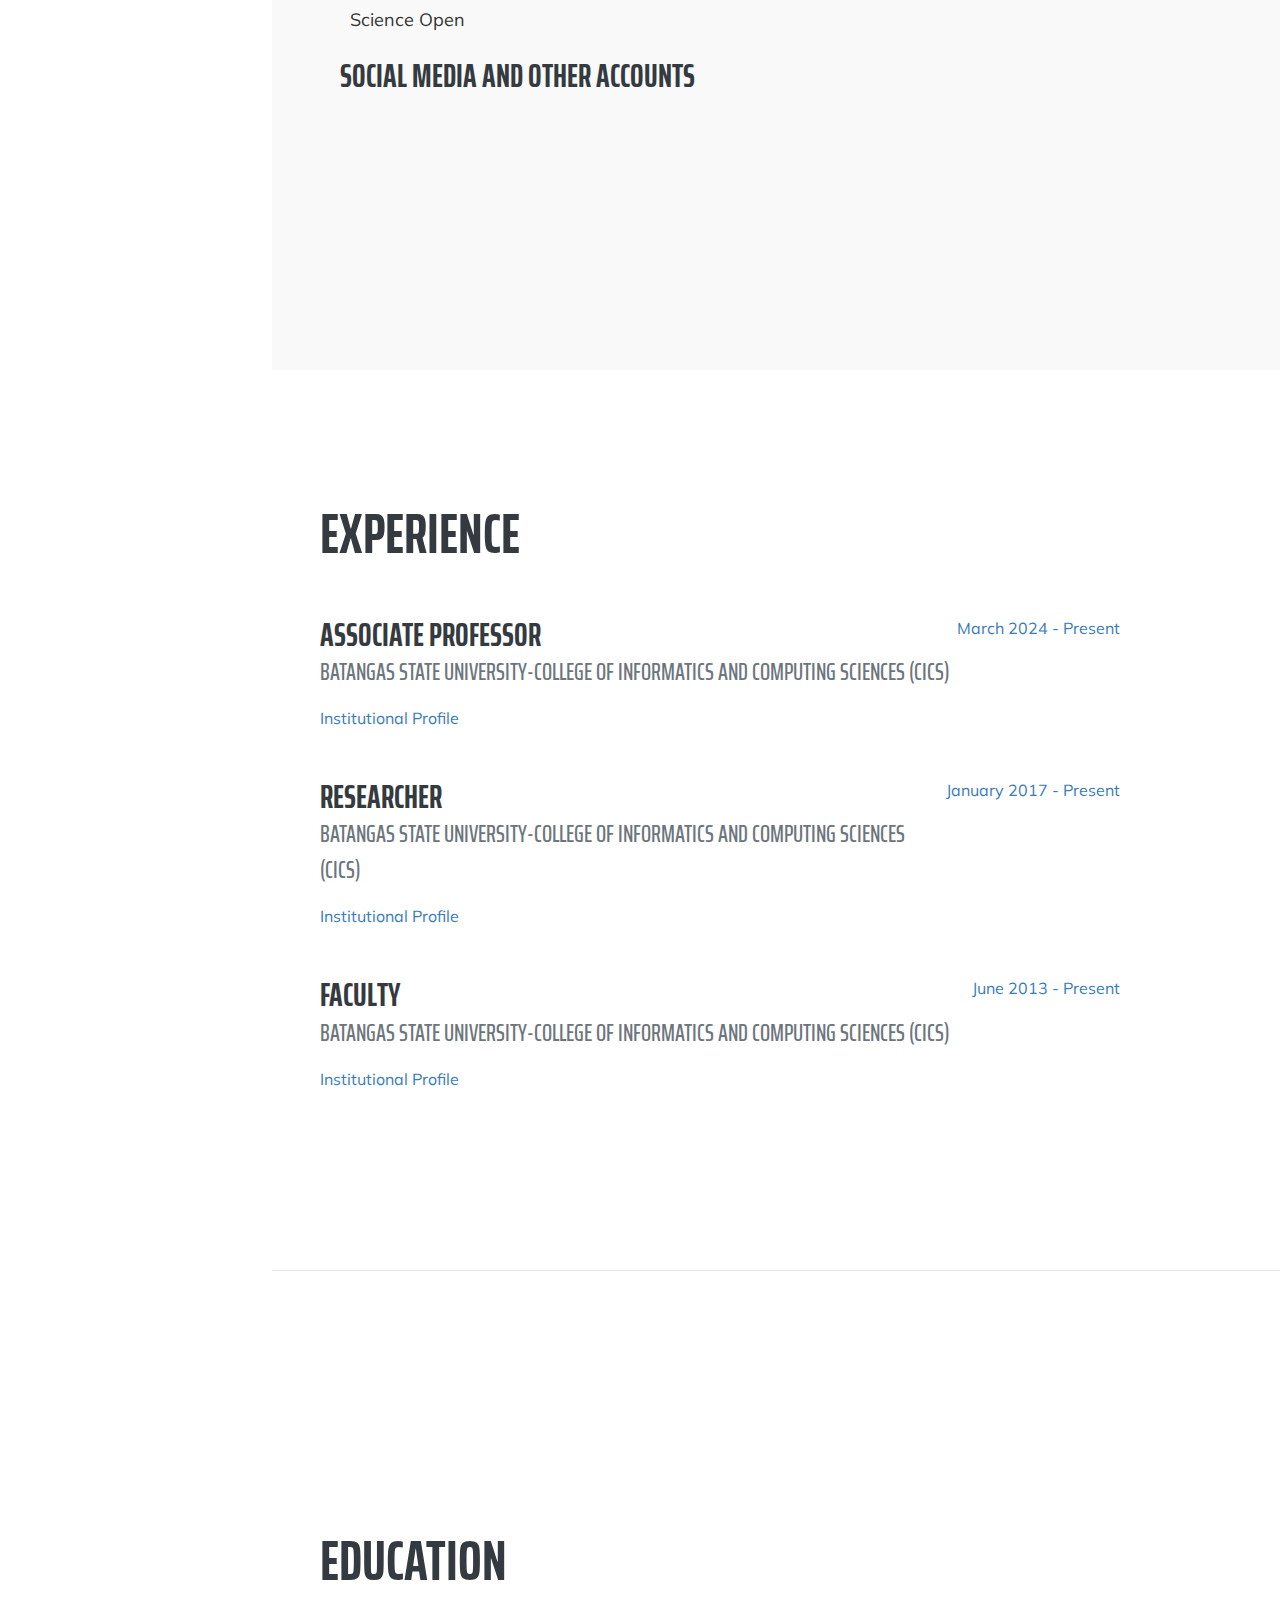
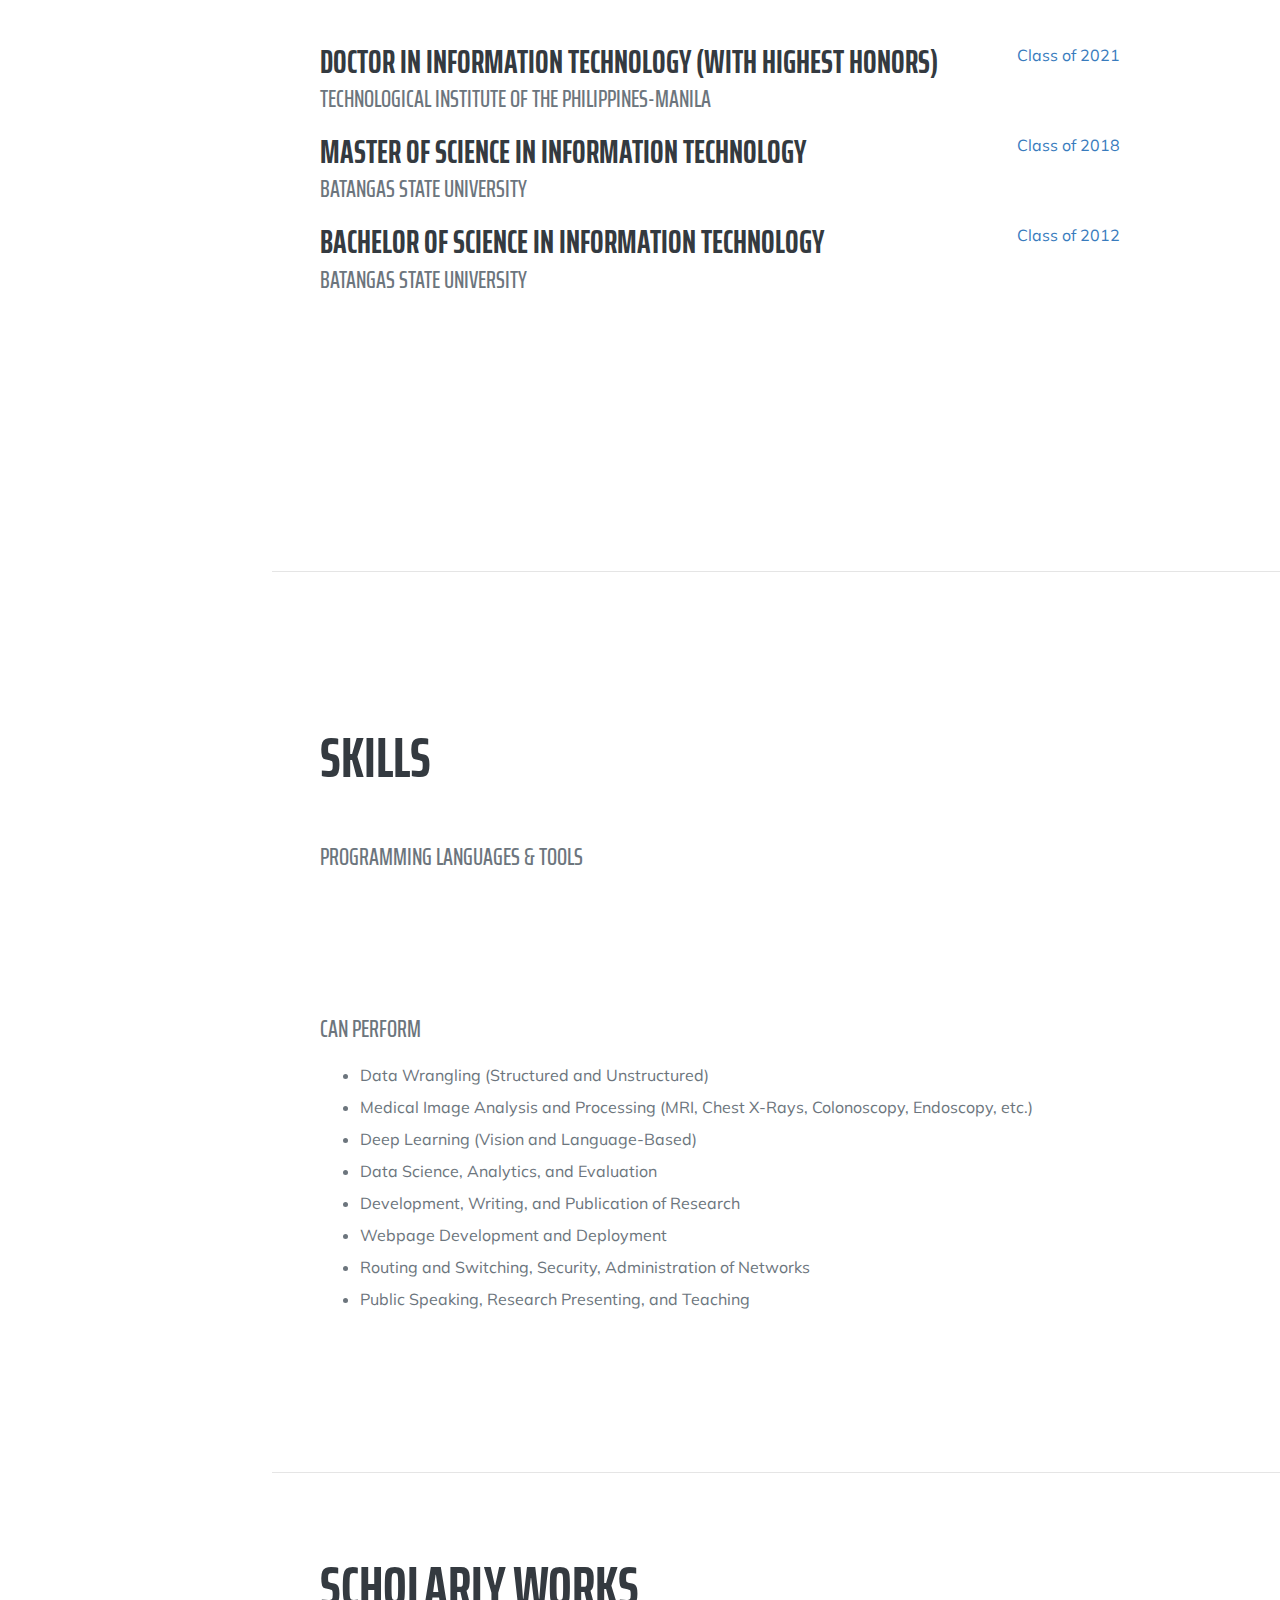
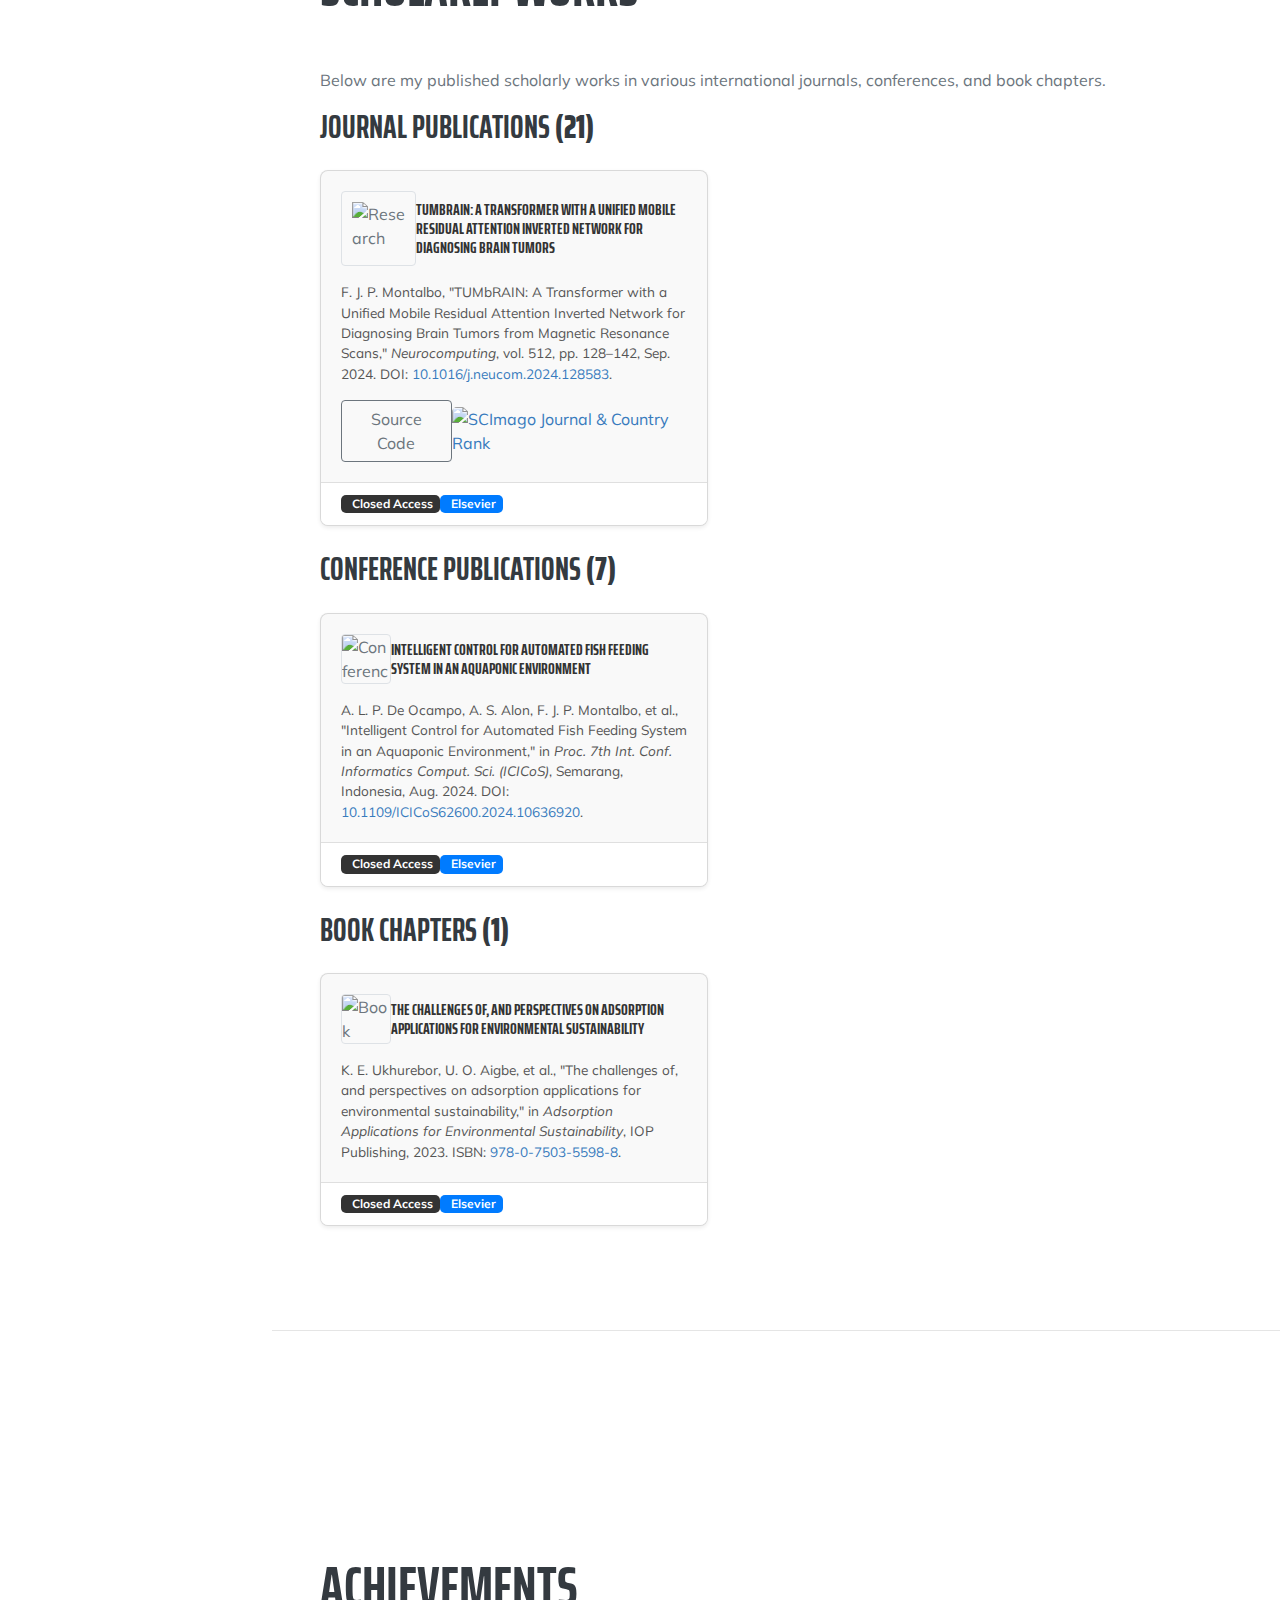
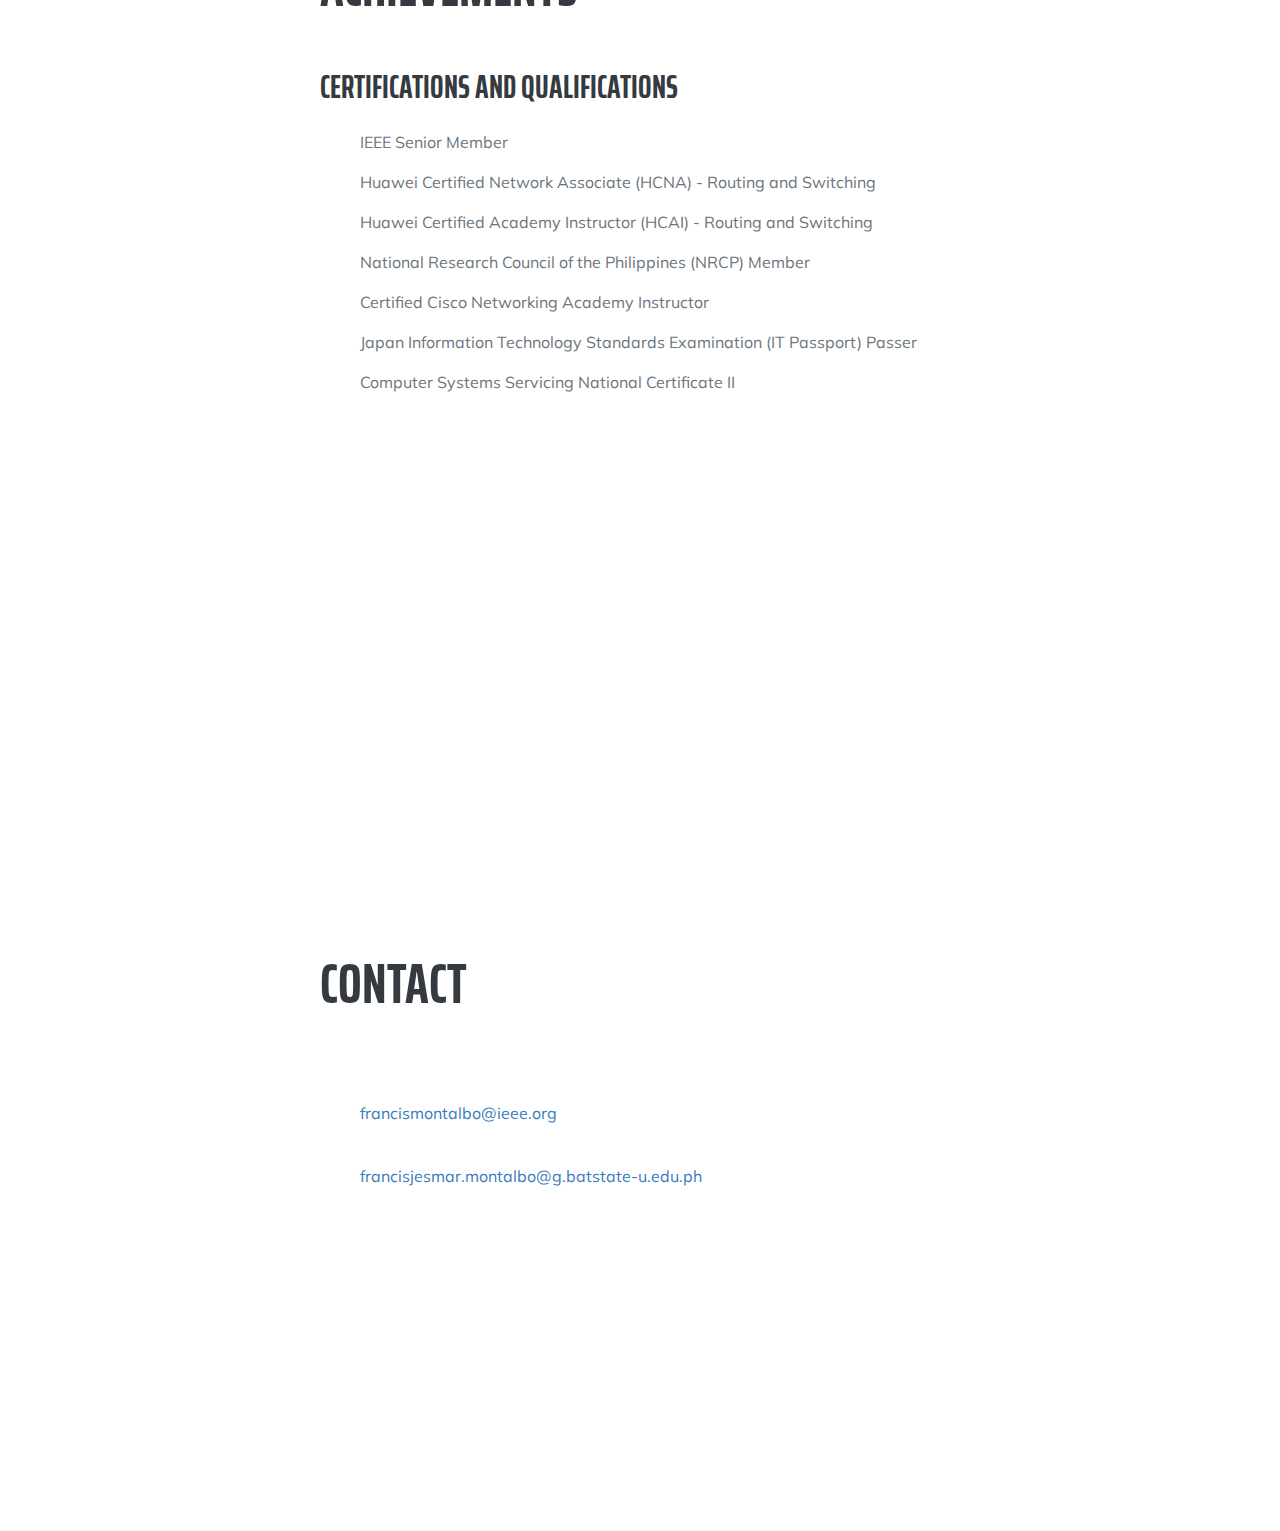
==== commit 51cf2c6d: "Update index.html" ====
--- a/index.html
+++ b/index.html
@@ -374,127 +374,135 @@
 
 
             <!-- Socials-->
-            <div id="socials-section-bg" style="background-color: #f9f9f9; padding: 40px 0;">
-                <section class="resume-section" id="socials">
-                    <div class="resume-section-content">
-                        <h2 class="mb-5"><i class="fab fa-gg icon-green"></i> Socials</h2>
-                        <p>For research collaborations and other scientific studies, feel free to contact me:</p>
-                        
-                        <!-- Research Profiles Section -->
-                        <ul class="social-links">
-                            <li>
-                                <i class="ai ai-scopus-square social-icon" style="color: orange;"></i>
-                                <a target="_blank" href="https://www.scopus.com/authid/detail.uri?authorId=57212309186">
-                                    SCOPUS Author Profile
-                                </a>
-                            </li>
-                            <li>
-                                <i class="ai ai-google-scholar-square social-icon" style="color: skyblue;"></i>
-                                <a target="_blank" href="https://scholar.google.com/citations?user=PV8dJDkAAAAJ&hl=en&authuser=4&oi=ao">
-                                    Google Scholar Profile
-                                </a>
-                            </li>
-                            <li>
-                                <i class="ai ai-orcid-square social-icon" style="color: lawngreen;"></i>
-                                <a target="_blank" href="https://orcid.org/0000-0002-1493-5080">
-                                    ORCID Profile
-                                </a>
-                            </li>
-                            <li>
-                                <i class="ai ai-clarivate-square social-icon" style="color: purple;"></i>
-                                <a target="_blank" href="https://www.webofscience.com/wos/author/record/2163797">
-                                    Web of Science Profile
-                                </a>
-                            </li>
-                            <li>
-                                <i class="iconify social-icon" data-icon="vs:butterfly" style="color: orange;"></i>
-                                <a target="_blank" href="https://www.growkudos.com/profile/francis_montalbo">
-                                    Kudos
-                                </a>
-                            </li>
-                            <li>
-                                <i class="iconify social-icon" data-icon="simple-icons:loop" style="color: coral;"></i>
-                                <a target="_blank" href="https://loop.frontiersin.org/people/1267355/overview">
-                                    Loop Frontier
-                                </a>
-                            </li>
-                            <li>
-                                <i class="iconify social-icon" data-icon="mdi:checkbox-blank" style="color: limegreen;"></i>
-                                <a target="_blank" href="https://www.scienceopen.com/user/francismontalbo">
-                                    Science Open
-                                </a>
-                            </li>
-                        </ul>
+            <div id="socials-section-bg" style="background-color: #f9f9f9; padding: 40px 20px;">
+            <section class="resume-section" id="socials">
+                <div class="resume-section-content">
+                    <h2 class="mb-4">
+                        <i class="fab fa-gg icon-green"></i> Socials
+                    </h2>
+                    <p>For research collaborations and other scientific studies, feel free to contact me:</p>
+        
+                    <!-- Research Profiles Section -->
+                    <ul class="social-links-socials">
+                        <li>
+                            <i class="ai ai-scopus-square social-icon-socials" style="color: orange;"></i>
+                            <a target="_blank" href="https://www.scopus.com/authid/detail.uri?authorId=57212309186">
+                                SCOPUS Author Profile
+                            </a>
+                        </li>
+                        <li>
+                            <i class="ai ai-google-scholar-square social-icon-socials" style="color: skyblue;"></i>
+                            <a target="_blank" href="https://scholar.google.com/citations?user=PV8dJDkAAAAJ&hl=en&authuser=4&oi=ao">
+                                Google Scholar Profile
+                            </a>
+                        </li>
+                        <li>
+                            <i class="ai ai-orcid-square social-icon-socials" style="color: lawngreen;"></i>
+                            <a target="_blank" href="https://orcid.org/0000-0002-1493-5080">
+                                ORCID Profile
+                            </a>
+                        </li>
+                        <li>
+                            <i class="ai ai-clarivate-square social-icon-socials" style="color: purple;"></i>
+                            <a target="_blank" href="https://www.webofscience.com/wos/author/record/2163797">
+                                Web of Science Profile
+                            </a>
+                        </li>
+                        <li>
+                            <i class="iconify social-icon-socials" data-icon="vs:butterfly" style="color: orange;"></i>
+                            <a target="_blank" href="https://www.growkudos.com/profile/francis_montalbo">
+                                Kudos
+                            </a>
+                        </li>
+                        <li>
+                            <i class="iconify social-icon-socials" data-icon="simple-icons:loop" style="color: coral;"></i>
+                            <a target="_blank" href="https://loop.frontiersin.org/people/1267355/overview">
+                                Loop Frontier
+                            </a>
+                        </li>
+                        <li>
+                            <i class="iconify social-icon-socials" data-icon="mdi:checkbox-blank" style="color: limegreen;"></i>
+                            <a target="_blank" href="https://www.scienceopen.com/user/francismontalbo">
+                                Science Open
+                            </a>
+                        </li>
+                    </ul>
+        
+                    <!-- Social Media Section -->
+                    <h3 class="mt-4">Social Media and Other Accounts</h3>
+                    <div class="social-icons-socials">
+                        <a target="_blank" href="https://www.linkedin.com/in/sirjmmontalbo/"><i class="fab fa-linkedin-in"></i></a>
+                        <a target="_blank" href="https://github.com/francismontalbo"><i class="fab fa-github"></i></a>
+                        <a target="_blank" href="https://twitter.com/inpeacewithai"><i class="fab fa-twitter"></i></a>
+                        <a target="_blank" href="https://www.researchgate.net/profile/Francis_Jesmar_Montalbo"><i class="fab fa-researchgate"></i></a>
+                        <a target="_blank" href="https://www.kaggle.com/francismon"><i class="fab fa-kaggle"></i></a>
+                    </div>
+                </div>
+            </section>
+        </div>
+        
+        <style>
+            /* Scoped styles (only for this section) */
+            #socials-section-bg {
+                background-color: #f9f9f9;
+                padding: 40px 20px;
+            }
             
-                        <!-- Social Media Section -->
-                        <h3 class="mt-5">Social Media and Other Accounts</h3>
-                        <div class="social-icons">
-                            <a target="_blank" href="https://www.linkedin.com/in/sirjmmontalbo/"><i class="fab fa-linkedin-in"></i></a>
-                            <a target="_blank" href="https://github.com/francismontalbo"><i class="fab fa-github"></i></a>
-                            <a target="_blank" href="https://twitter.com/inpeacewithai"><i class="fab fa-twitter"></i></a>
-                            <a target="_blank" href="https://www.researchgate.net/profile/Francis_Jesmar_Montalbo"><i class="fab fa-researchgate"></i></a>
-                            <a target="_blank" href="https://www.kaggle.com/francismon"><i class="fab fa-kaggle"></i></a>
-                        </div>
-                    </div>
-                </section>
-            </div>
+            .resume-section-content {
+                max-width: 800px;
+                margin: 0;
+                text-align: left;
+            }
+        
+            /* Left-aligned social links */
+            .social-links-socials {
+                list-style: none;
+                padding: 0;
+                margin-top: 20px;
+            }
             
-            <style>
-                /* Styling for the entire section */
-                #socials-section-bg {
-                    padding: 40px;
-                    background-color: #f9f9f9;
-                }
-                .resume-section-content {
-                    max-width: 800px;
-                    margin: 0 auto;
-                    text-align: center;
-                }
-                
-                /* Styling for social links */
-                .social-links {
-                    list-style: none;
-                    padding: 0;
-                    margin-top: 20px;
-                    text-align: left;
-                    display: inline-block;
-                }
-                .social-links li {
-                    margin: 10px 0;
-                    font-size: 18px;
-                    display: flex;
-                    align-items: center;
-                    gap: 10px;
-                }
-                .social-links li a {
-                    text-decoration: none;
-                    color: #333;
-                    transition: color 0.3s ease-in-out;
-                }
-                .social-links li a:hover {
-                    color: #007bff;
-                }
-                
-                /* Styling for social icons */
-                .social-icon {
-                    font-size: 36px;
-                }
-                .social-icons {
-                    margin-top: 20px;
-                    display: flex;
-                    justify-content: center;
-                    gap: 15px;
-                }
-                .social-icons a {
-                    font-size: 30px;
-                    color: #333;
-                    transition: transform 0.3s ease-in-out, color 0.3s ease-in-out;
-                }
-                .social-icons a:hover {
-                    transform: scale(1.2);
-                    color: #007bff;
-                }
-            </style>
+            .social-links-socials li {
+                margin: 10px 0;
+                font-size: 18px;
+                display: flex;
+                align-items: center;
+                gap: 10px;
+            }
+        
+            .social-links-socials li a {
+                text-decoration: none;
+                color: #333;
+                transition: color 0.3s ease-in-out;
+            }
+        
+            .social-links-socials li a:hover {
+                color: #007bff;
+            }
+        
+            /* Icons styling */
+            .social-icon-socials {
+                font-size: 36px;
+            }
+        
+            /* Social Media Icons */
+            .social-icons-socials {
+                margin-top: 15px;
+                display: flex;
+                gap: 15px;
+            }
+        
+            .social-icons-socials a {
+                font-size: 28px;
+                color: #333;
+                transition: transform 0.3s ease-in-out, color 0.3s ease-in-out;
+            }
+        
+            .social-icons-socials a:hover {
+                transform: scale(1.2);
+                color: #007bff;
+            }
+        </style>
+
 
             
 
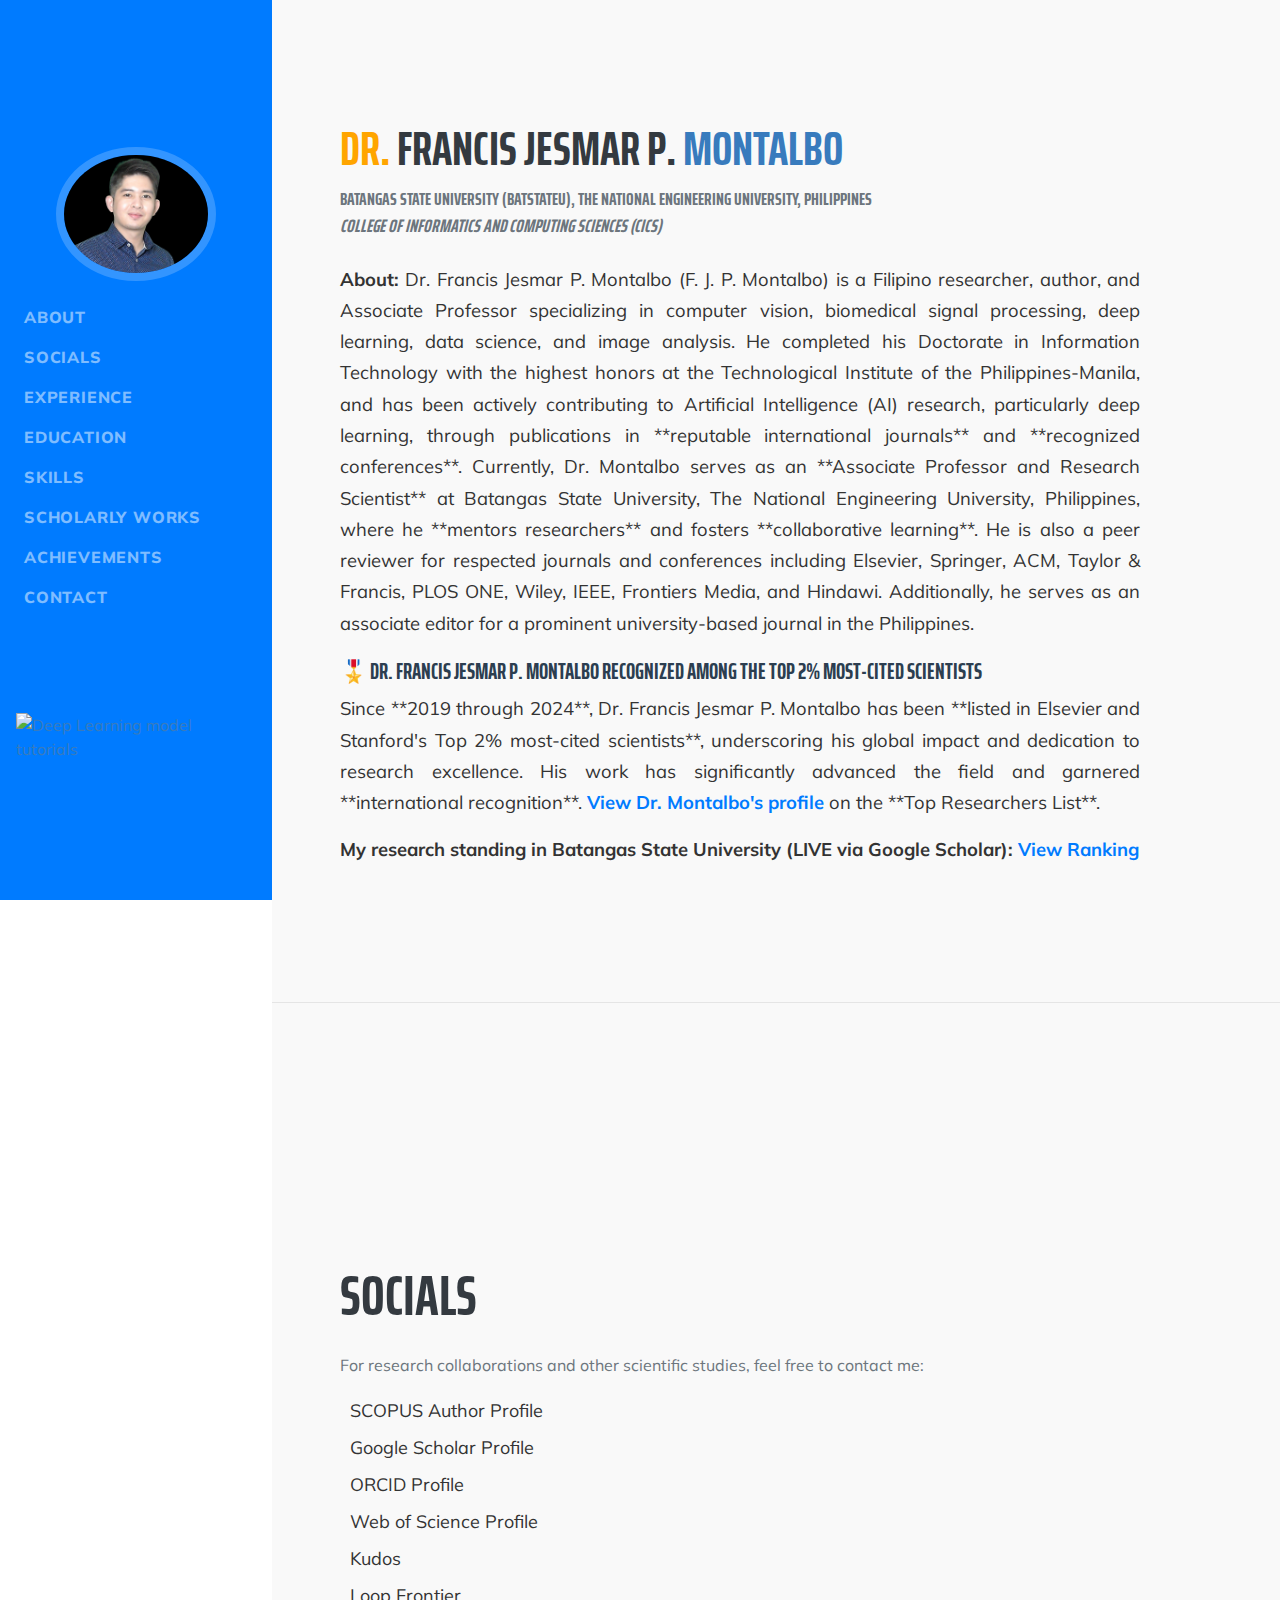
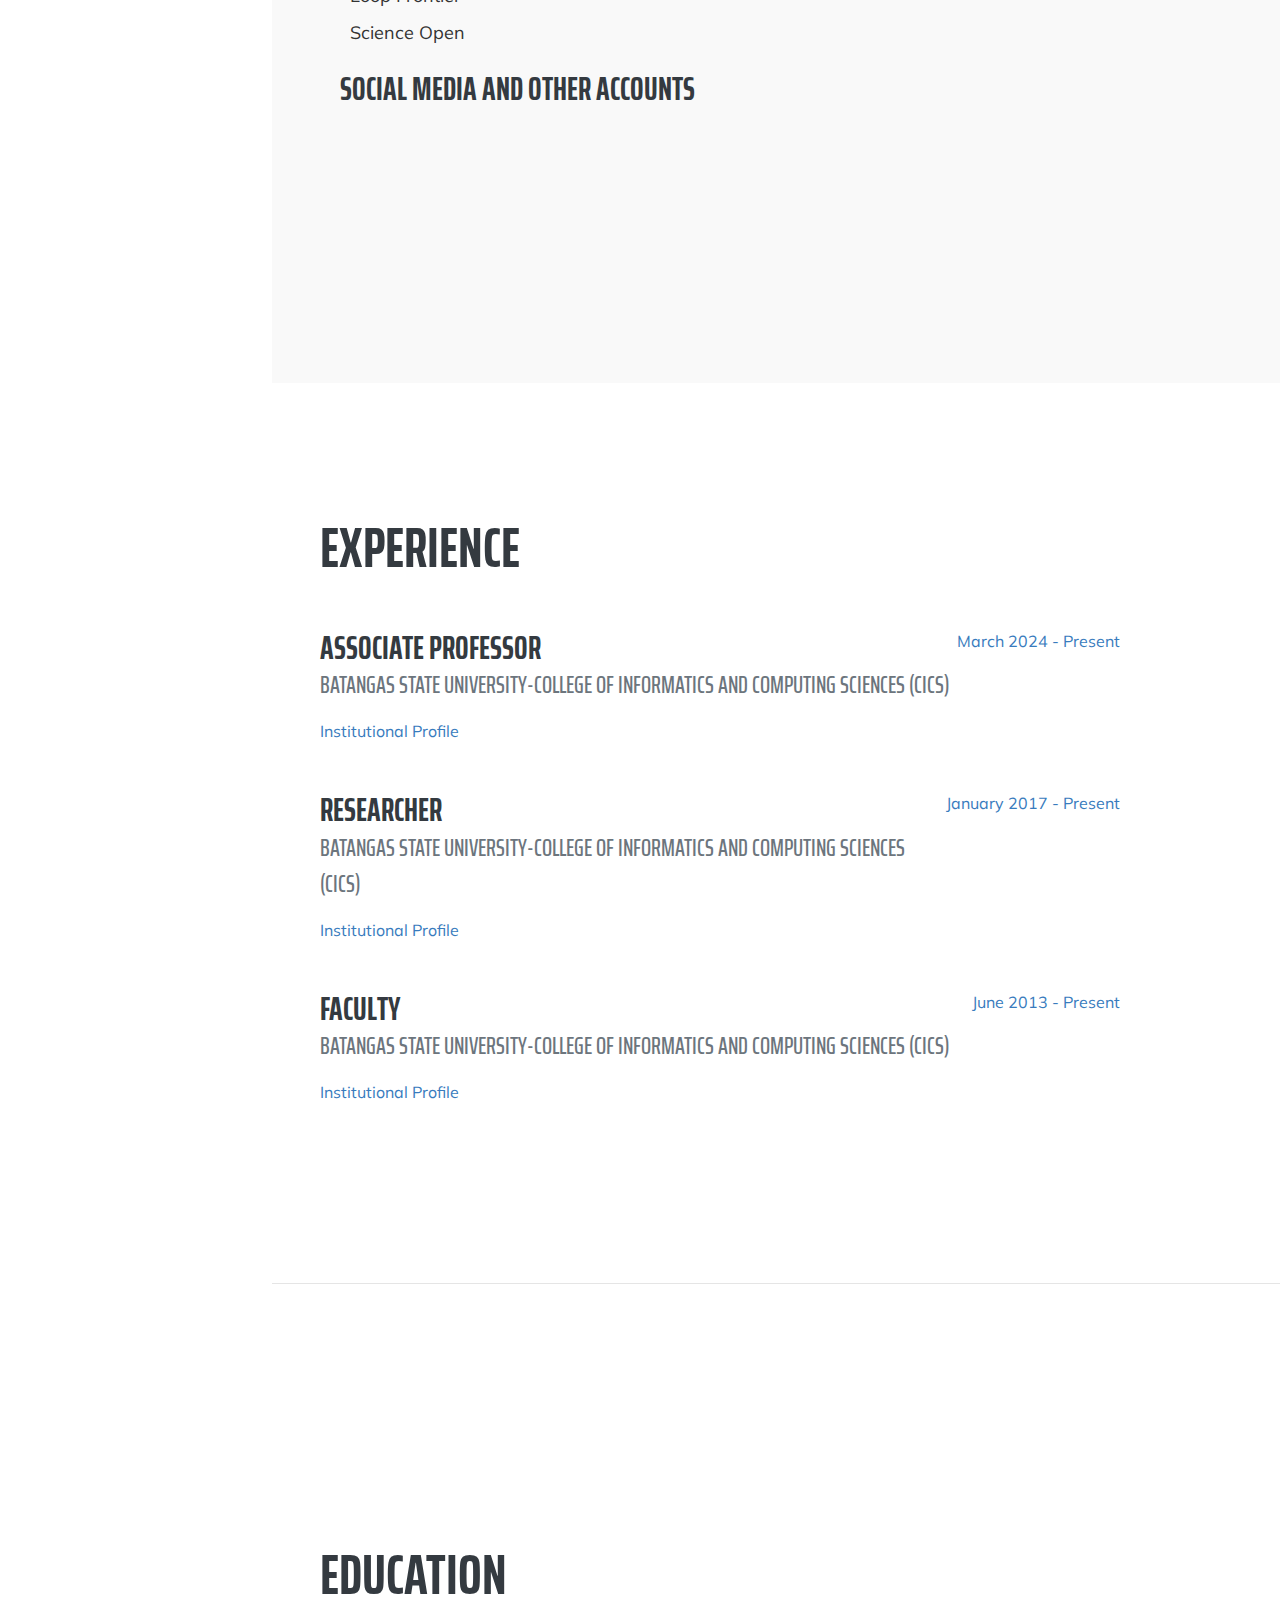
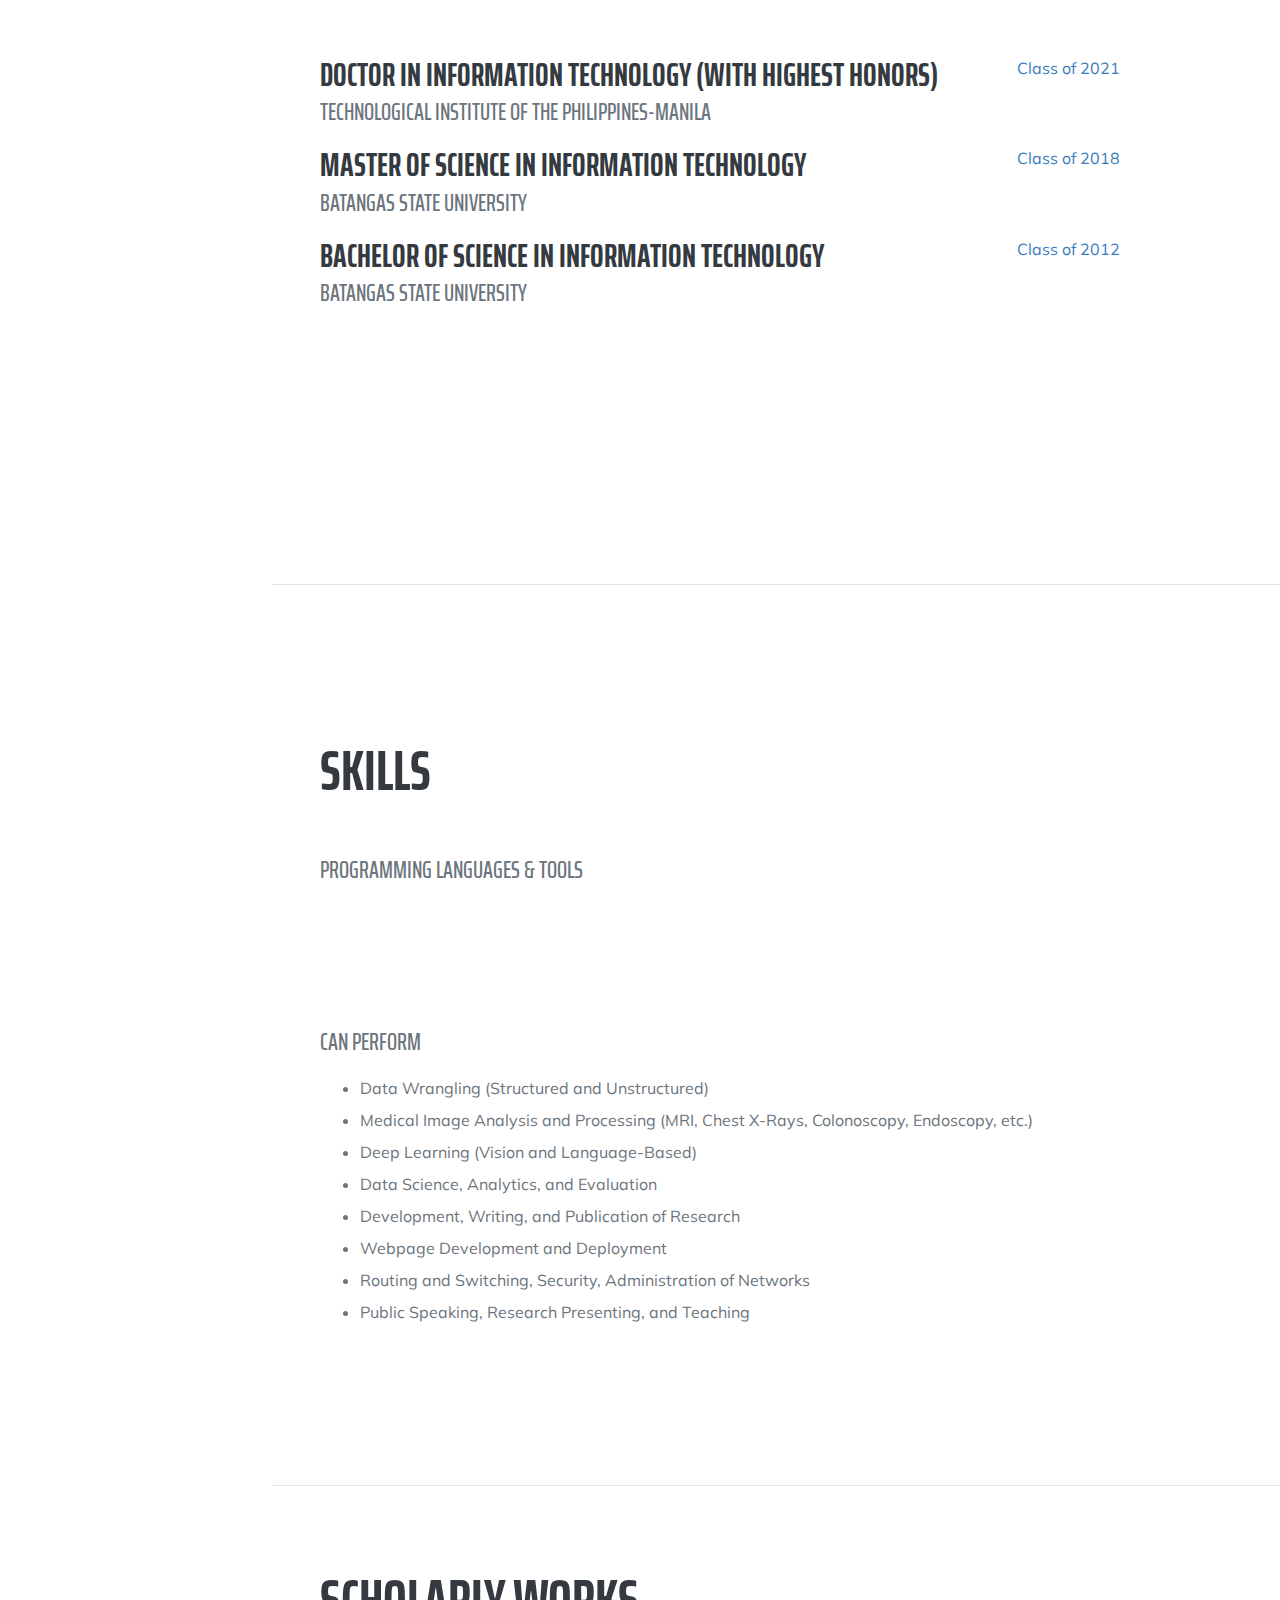
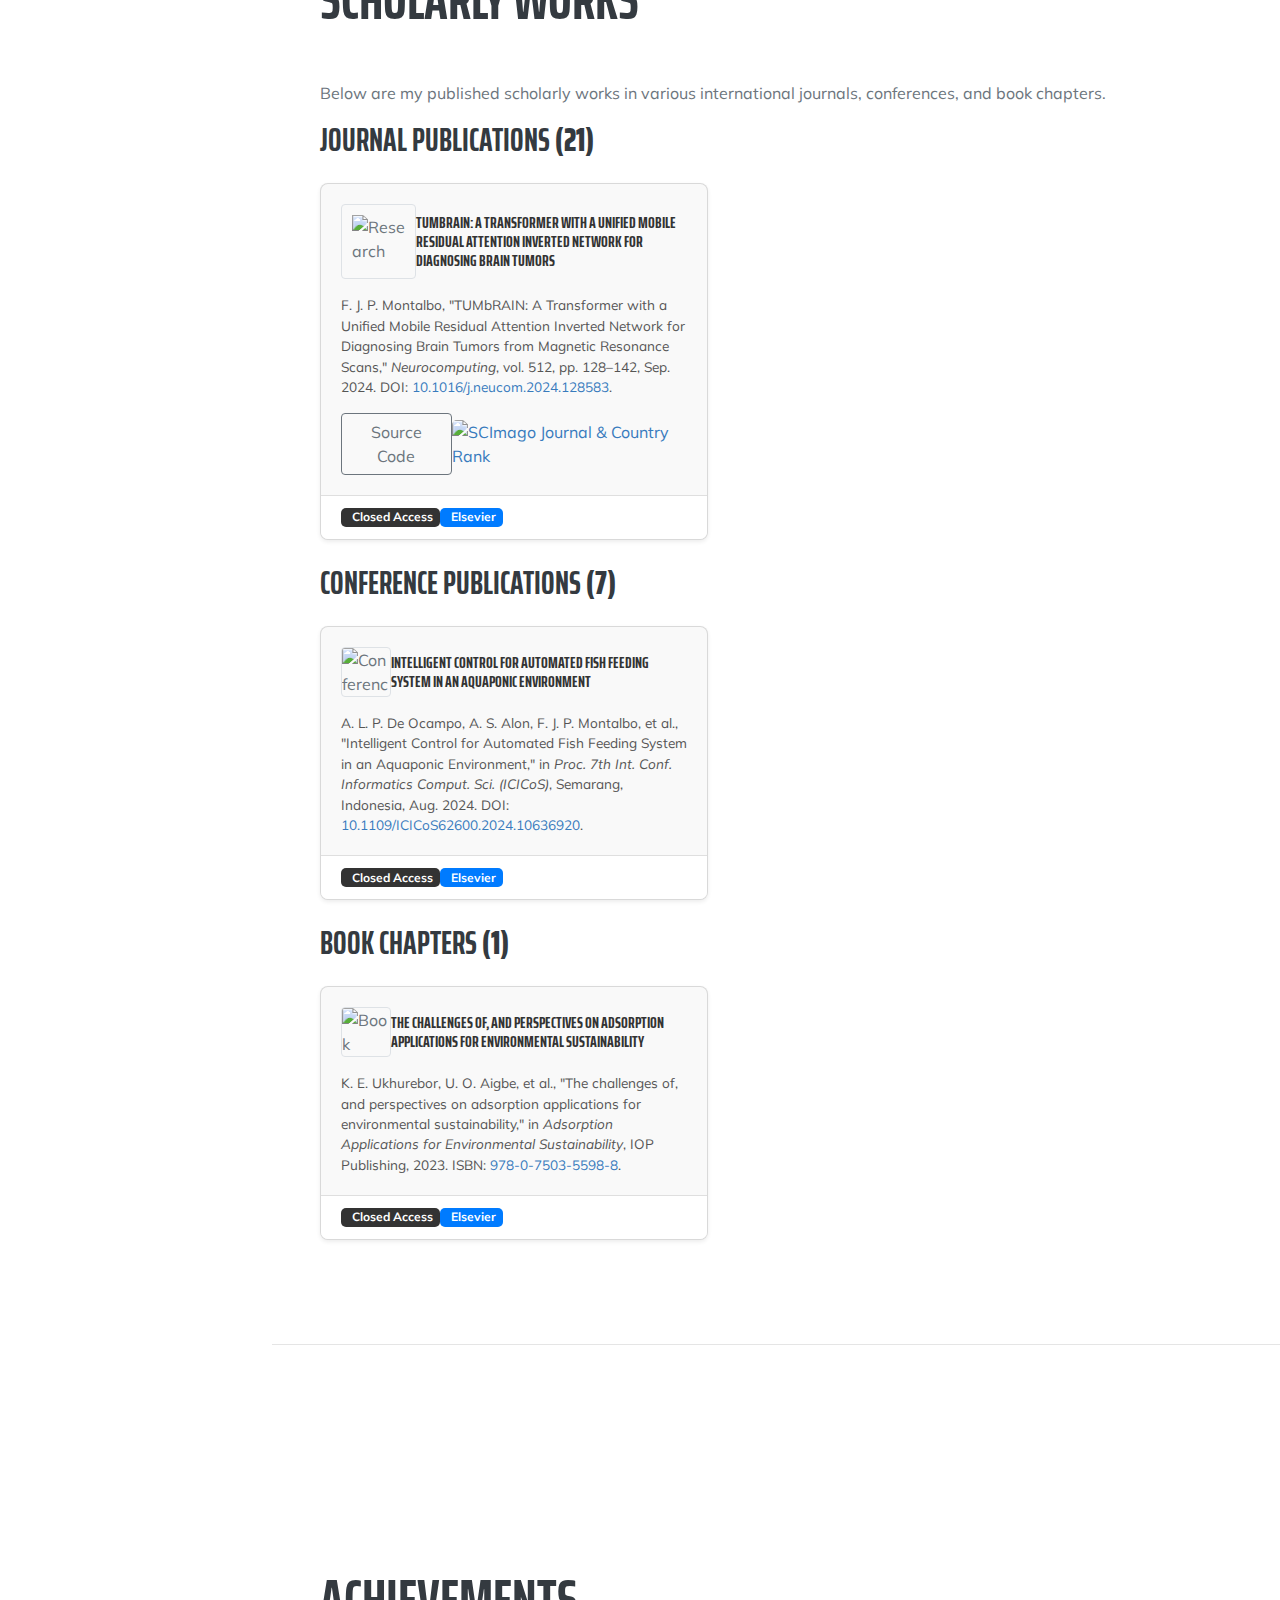
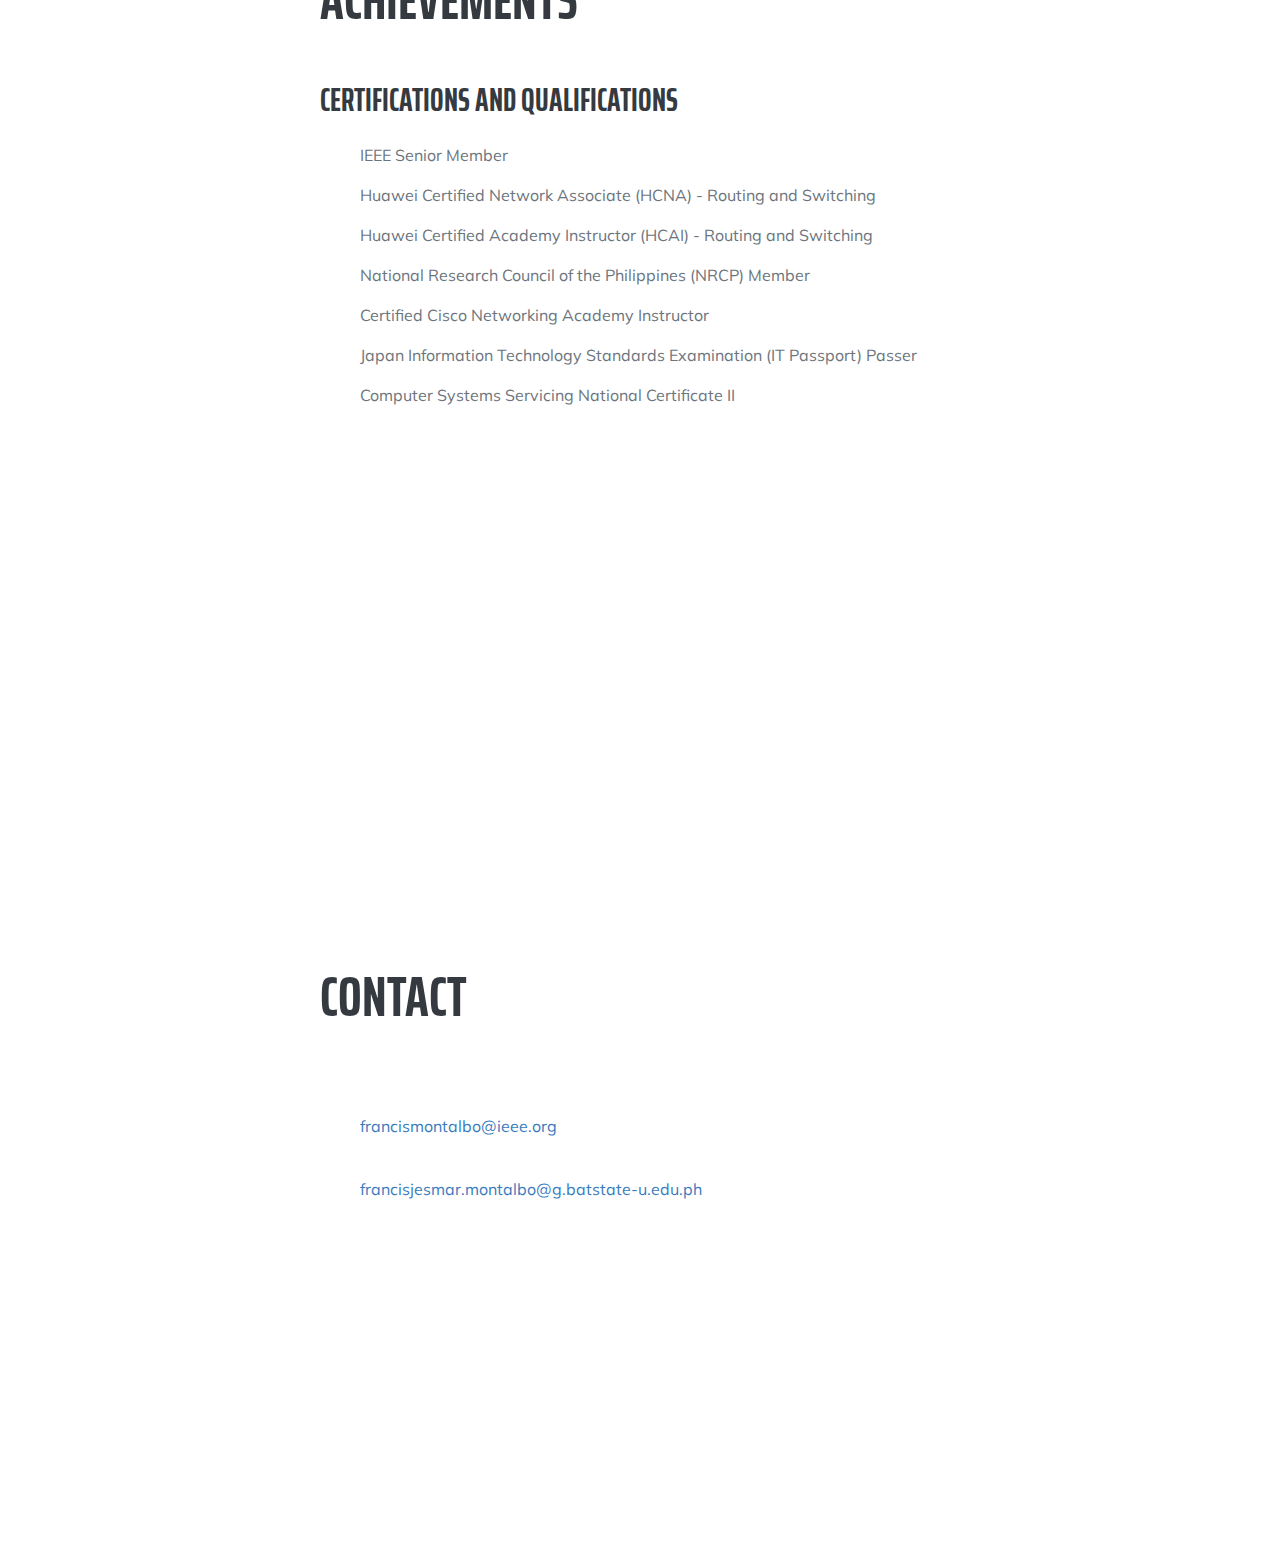
==== commit 09facc39: "Update index.html" ====
--- a/index.html
+++ b/index.html
@@ -268,26 +268,26 @@
         <div class="resume-section-content">
             
             <!-- Name and Title -->
-            <h4 class="mb-0" style="font-size:48px;">
-                <span style="color:orange;">Dr.</span> Francis Jesmar P.
+            <h4 class="mb-2 about-title">
+                <span class="highlight">Dr.</span> Francis Jesmar P.
                 <span class="text-primary">Montalbo</span>
             </h4>
-            <div class="subheading mb-5">
-                <ul style="font-size:18px; list-style-type:none; margin:0; padding:0;">
+            <div class="subheading mb-4">
+                <ul class="about-subheading">
                     <li>Batangas State University (BatStateU), The National Engineering University, Philippines</li>
                     <li><i>College of Informatics and Computing Sciences (CICS)</i></li>
                 </ul>
             </div>
 
-            <!-- Main About -->
+            <!-- Main About Section -->
             <article itemscope itemtype="http://schema.org/Person">
-                <p style="text-align: justify;" class="lead mb-5">
+                <p class="lead about-text">
                     <strong>About:</strong>
                     Dr. <span itemprop="name">Francis Jesmar P. Montalbo</span> (F. J. P. Montalbo)
                     is a <span itemprop="nationality">Filipino</span>
                     <span itemprop="jobTitle">researcher</span>, 
                     <span itemprop="jobTitle">author</span>, and
-                    <span itemprop="jobTitle">Associate Professor</span> who specializes in 
+                    <span itemprop="jobTitle">Associate Professor</span> specializing in 
                     <span itemprop="knowsAbout">computer vision</span>,
                     <span itemprop="knowsAbout">biomedical signal processing</span>,
                     <span itemprop="knowsAbout">deep learning</span>,
@@ -296,48 +296,115 @@
                     He completed his Doctorate in Information Technology with the highest honors at the 
                     <span itemprop="alumniOf">Technological Institute of the Philippines-Manila</span>, 
                     and has been actively contributing to <span itemprop="knowsAbout">Artificial Intelligence (AI)</span>
-                    research, especially deep learning, through publications in reputable international journals
-                    and presentations at recognized conferences.
-                    
-                    Currently, Dr. Montalbo serves as an Associate Professor and Research Scientist at 
-                    <span itemprop="affiliation">Batangas State University, The National Engineering University</span>
-                    <span itemprop="addressCountry">Philippines</span>, where he mentors fellow researchers and
-                    fosters collaborative learning. He also serves as a 
+                    research, particularly deep learning, through publications in **reputable international journals**
+                    and **recognized conferences**.
+
+                    Currently, Dr. Montalbo serves as an **Associate Professor and Research Scientist** at 
+                    <span itemprop="affiliation">Batangas State University, The National Engineering University</span>,
+                    <span itemprop="addressCountry">Philippines</span>, where he **mentors researchers** and fosters **collaborative learning**. He is also a 
                     <span itemprop="jobTitle">peer reviewer</span> for respected journals and conferences including
-                    Elsevier, Springer, ACM, Taylor &amp; Francis, PLOS ONE, Wiley, IEEE, Frontiers Media, and Hindawi.
-                    Additionally, he contributes as an 
-                    <span itemprop="jobTitle">associate editor</span> for a prominent local university-based journal
+                    Elsevier, Springer, ACM, Taylor & Francis, PLOS ONE, Wiley, IEEE, Frontiers Media, and Hindawi.
+                    Additionally, he serves as an 
+                    <span itemprop="jobTitle">associate editor</span> for a prominent university-based journal
                     in the Philippines.
                 </p>
             </article>
 
             <!-- Recognition Section -->
             <article itemscope itemtype="http://schema.org/Person">
-                <h1 itemprop="name" class="lead mb-3" style="text-align: justify;">
-                    Dr. Francis Jesmar P. Montalbo Recognized Among the Top 2% Most-Cited Scientists
-                </h1>
-                <p itemprop="description" style="text-align: justify; margin-top:0;" class="lead">
-                    Since 2019 through 2024, Dr. Francis Jesmar P. Montalbo has been listed in Elsevier and Stanford's 
-                    Top 2% most-cited scientists, underscoring his global impact and dedication to research excellence.
-                    His work has significantly advanced the field and garnered international recognition. 
+                <h2 itemprop="name" class="lead about-highlight">
+                    🎖 Dr. Francis Jesmar P. Montalbo Recognized Among the Top 2% Most-Cited Scientists
+                </h2>
+                <p itemprop="description" class="lead about-text">
+                    Since **2019 through 2024**, Dr. Francis Jesmar P. Montalbo has been **listed in Elsevier and Stanford's 
+                    Top 2% most-cited scientists**, underscoring his global impact and dedication to research excellence.
+                    His work has significantly advanced the field and garnered **international recognition**. 
                     <a href="https://topresearcherslist.com/Home/Profile/922022" 
                        target="_blank" 
-                       rel="noopener noreferrer">
+                       rel="noopener noreferrer"
+                       class="about-link">
                        View Dr. Montalbo's profile
                     </a>
-                    on the Top Researchers List.
+                    on the **Top Researchers List**.
                 </p>
             </article>
 
-            <!-- Additional Content / Research Standing -->
-            <p class="lead mb-5" style="text-align: justify;">
+            <!-- Research Standing -->
+            <p class="lead about-text">
                 <strong>My research standing in Batangas State University (LIVE via Google Scholar):</strong>
-                <a href="https://scholar.google.com/citations?hl=en&view_op=search_authors&mauthors=batangas+state+university&btnG=" target="_blank">View Ranking</a>
-            </p>
-            <br>         
+                <a href="https://scholar.google.com/citations?hl=en&view_op=search_authors&mauthors=batangas+state+university&btnG=" 
+                   target="_blank" 
+                   class="about-link">
+                   View Ranking
+                </a>
+            </p>        
         </div><!-- End .resume-section-content -->
     </section>
 </div><!-- End #about-section-bg -->
+
+<style>
+    /* Scoped CSS for the About Section (does not affect other sections) */
+    #about-section-bg {
+        background-color: #f9f9f9;
+        padding: 40px 20px;
+    }
+
+    .resume-section-content {
+        max-width: 900px;
+        margin: 0;
+        text-align: left;
+    }
+
+    /* Name and Title */
+    .about-title {
+        font-size: 48px;
+        font-weight: bold;
+        margin-bottom: 10px;
+    }
+    
+    .highlight {
+        color: orange;
+    }
+
+    /* University Details */
+    .about-subheading {
+        font-size: 18px;
+        list-style: none;
+        margin: 0;
+        padding: 0;
+        font-weight: bold;
+    }
+
+    /* About Text */
+    .about-text {
+        text-align: justify;
+        font-size: 18px;
+        line-height: 1.7;
+        color: #333;
+    }
+
+    /* Recognition Section */
+    .about-highlight {
+        font-size: 22px;
+        font-weight: bold;
+        color: #2c3e50;
+        margin-top: 20px;
+    }
+
+    /* Links Styling */
+    .about-link {
+        text-decoration: none;
+        color: #007bff;
+        font-weight: bold;
+        transition: color 0.3s ease-in-out;
+    }
+
+    .about-link:hover {
+        color: #ff4500;
+        text-decoration: underline;
+    }
+</style>
+
 
 <!-- Enhanced Structured Data for Google Knowledge Graph -->
 <script type="application/ld+json">
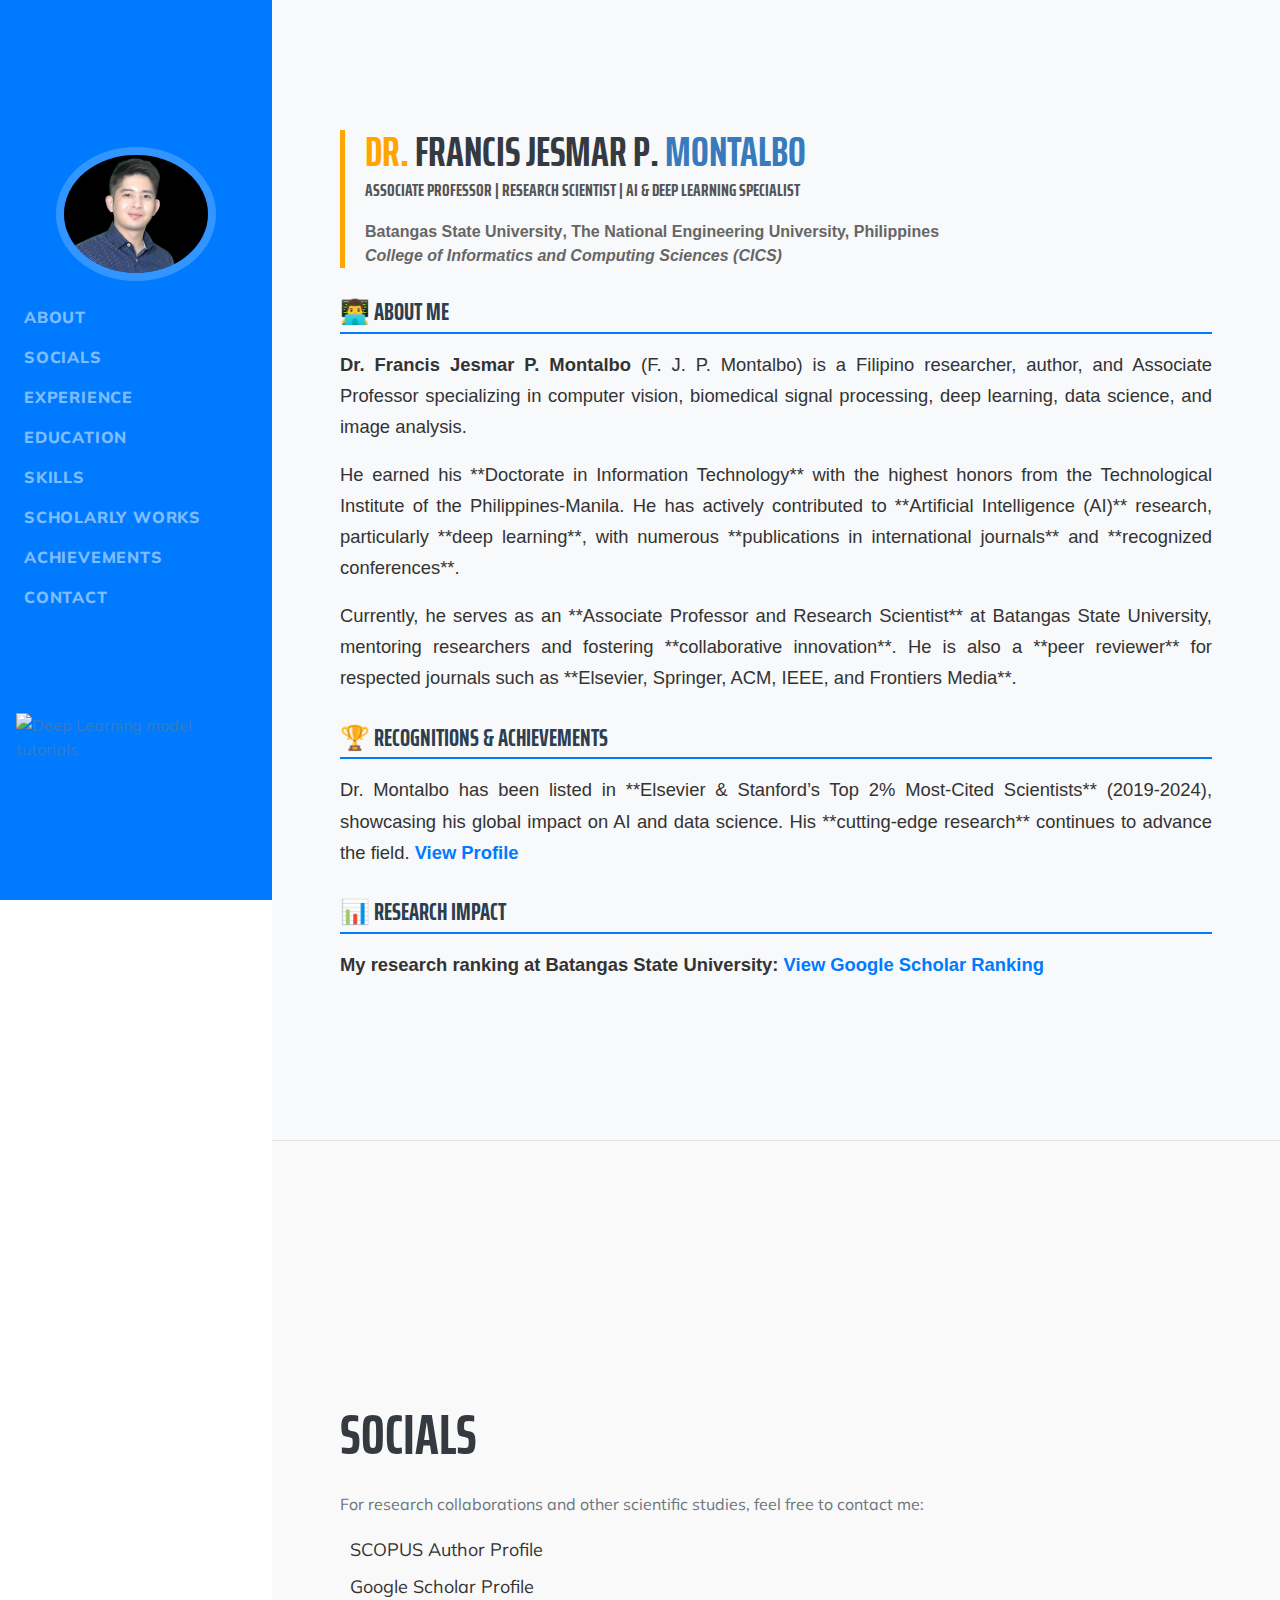
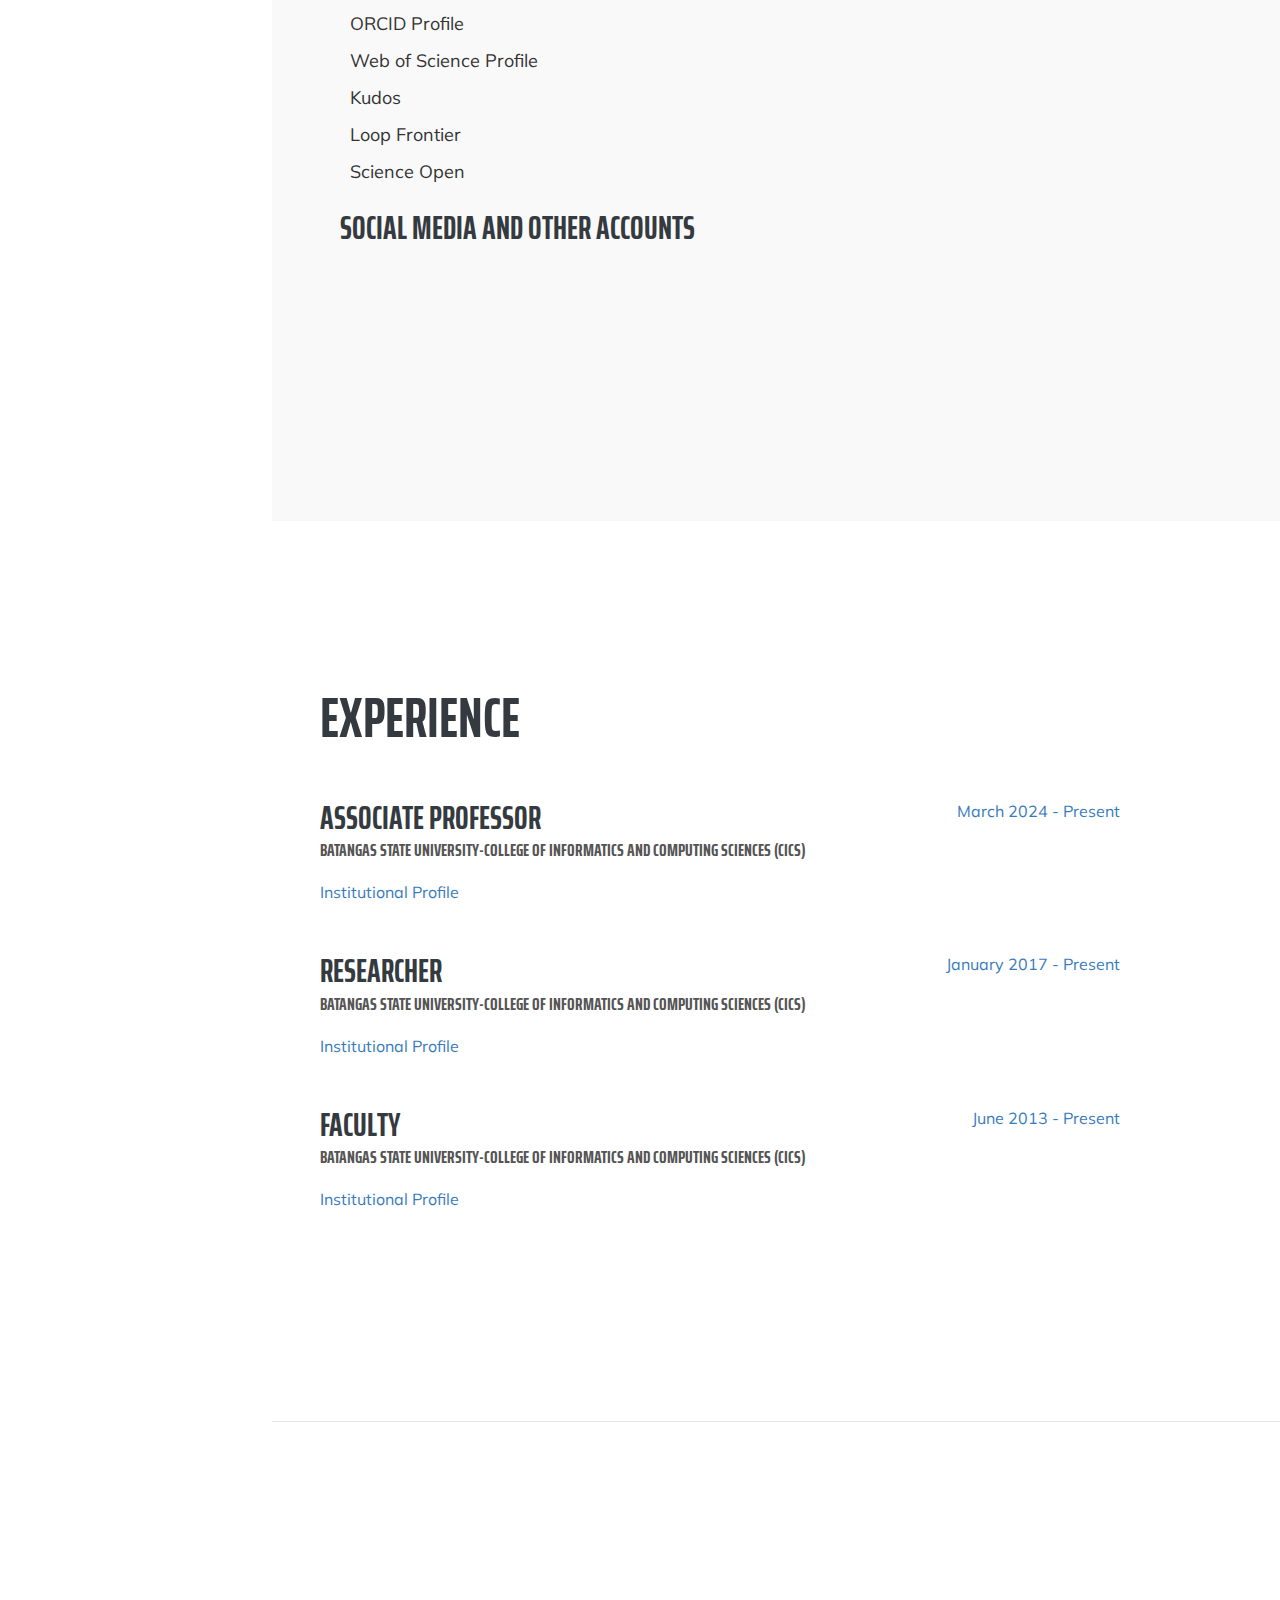
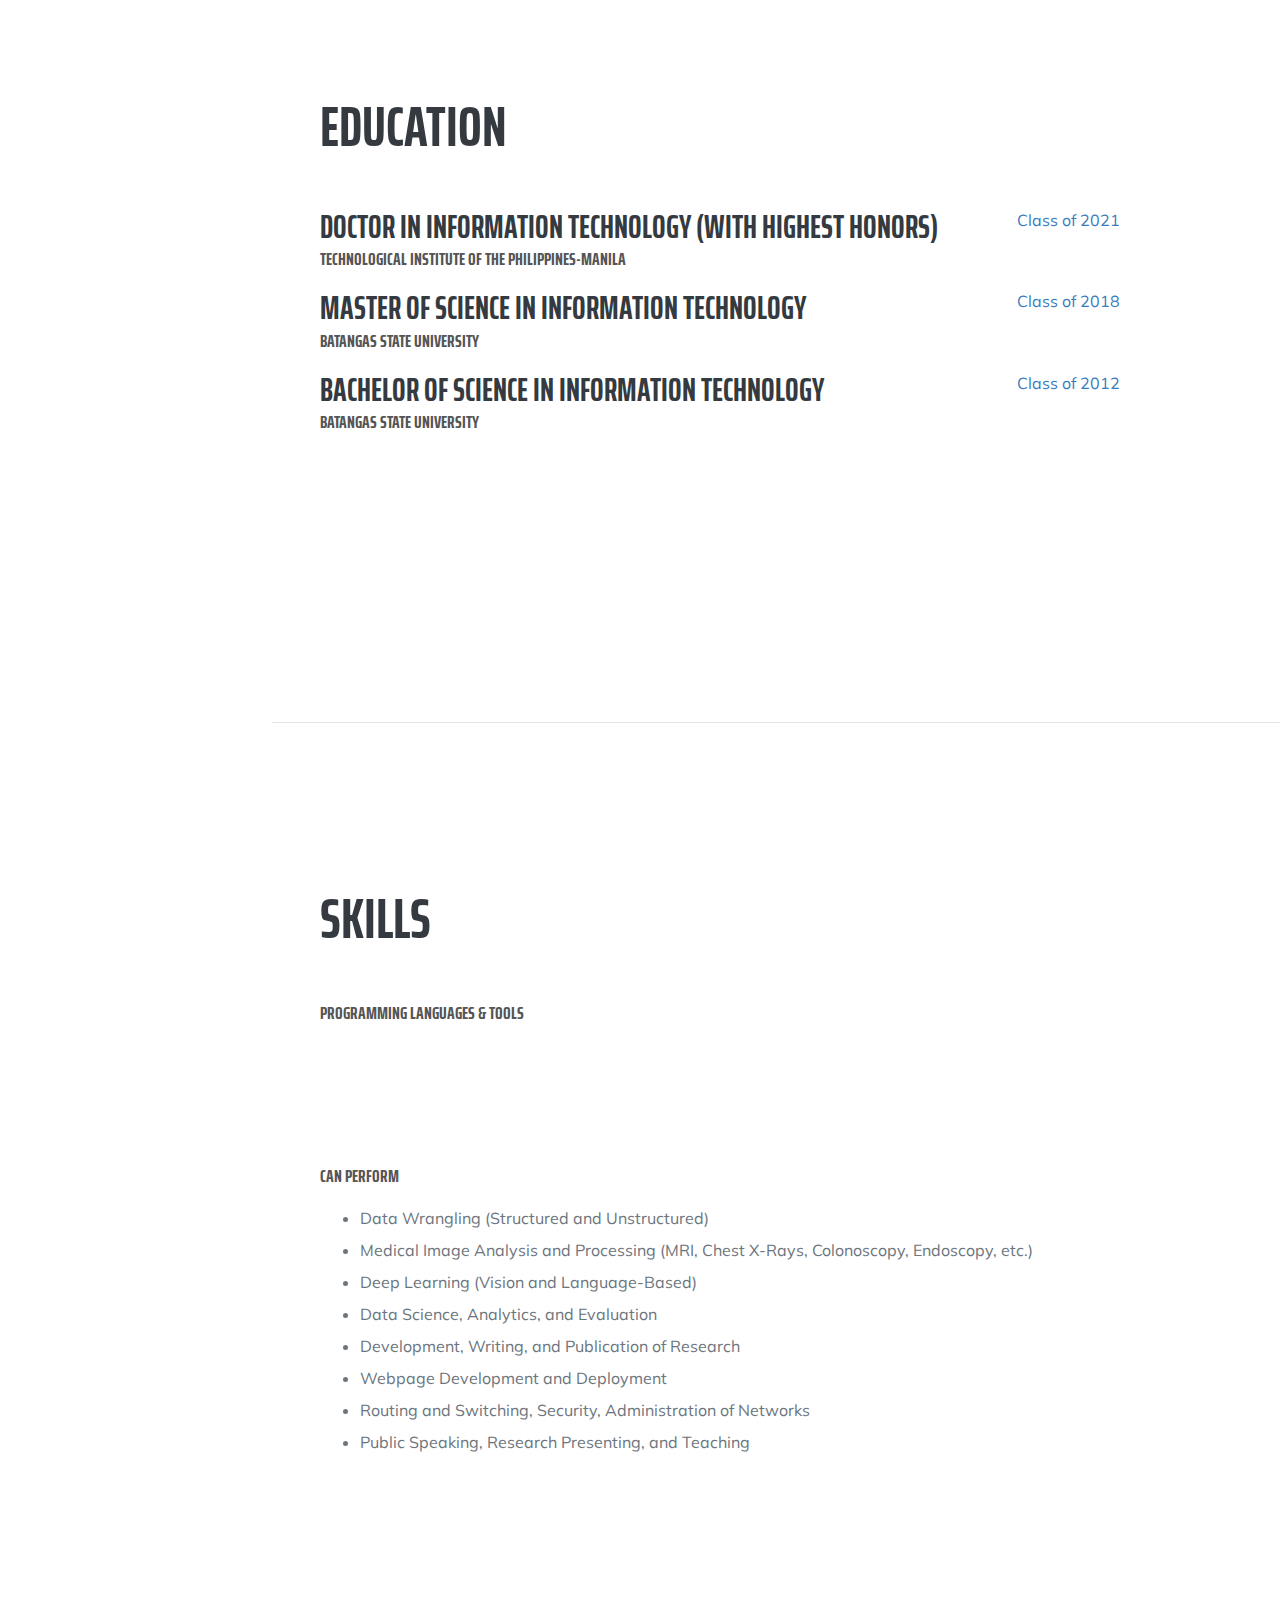
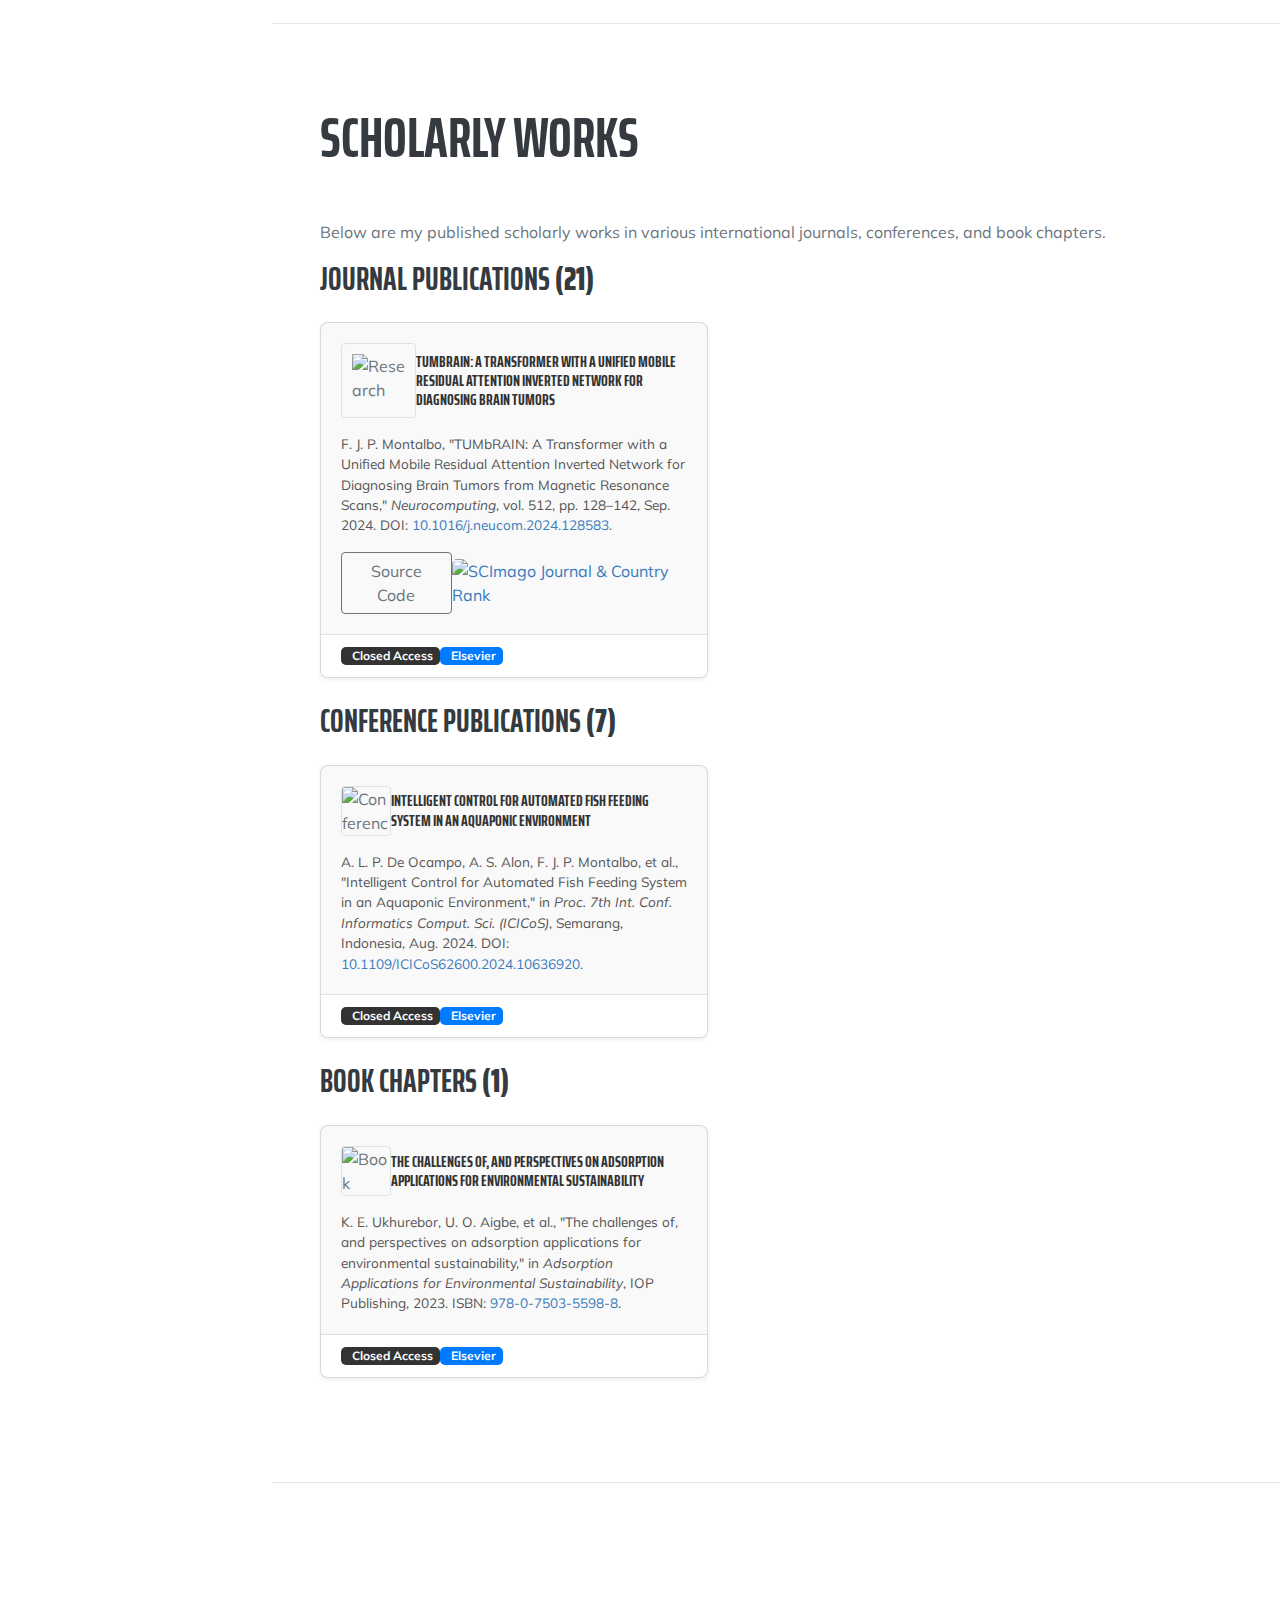
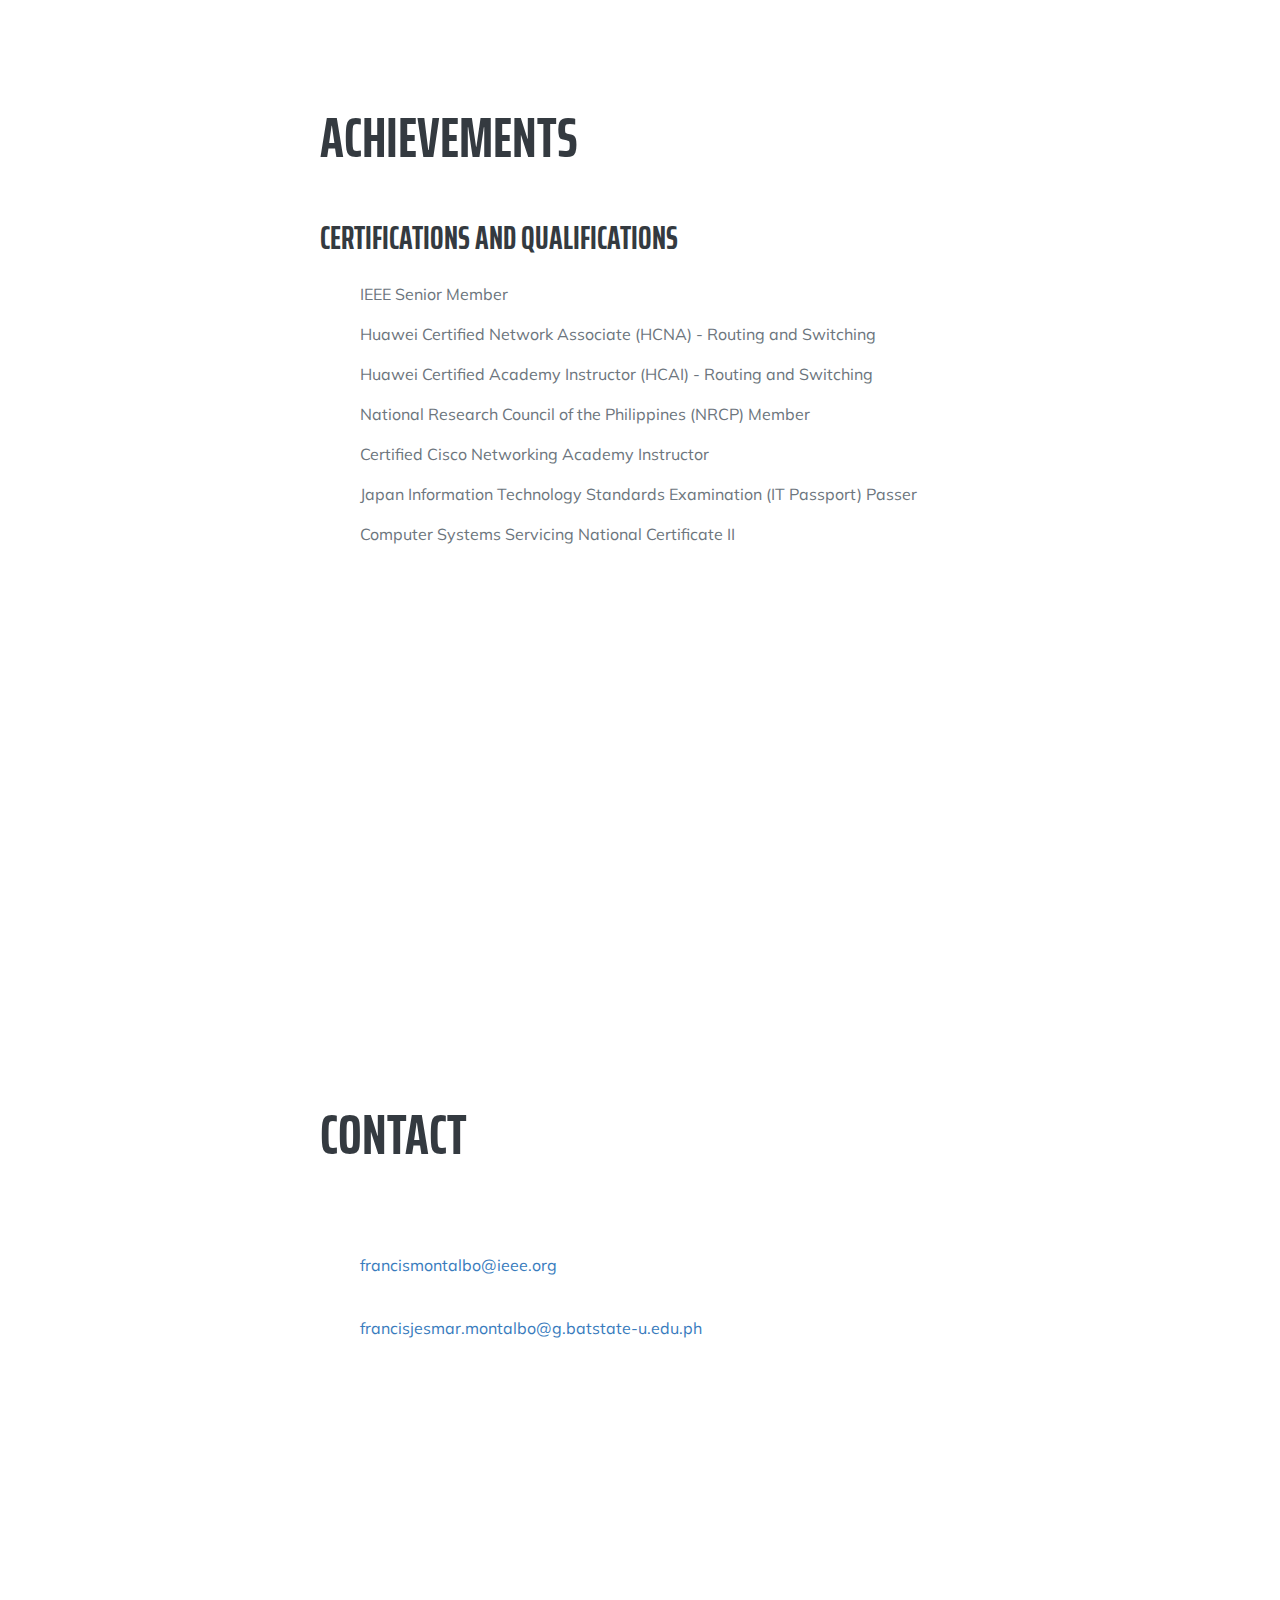
==== commit 559e4aa5: "Update index.html" ====
--- a/index.html
+++ b/index.html
@@ -245,14 +245,14 @@
             <button class="navbar-toggler" type="button" data-toggle="collapse" data-target="#navbarSupportedContent" aria-controls="navbarSupportedContent" aria-expanded="false" aria-label="Toggle navigation"><span class="navbar-toggler-icon"></span></button>
             <div class="collapse navbar-collapse" id="navbarSupportedContent">
                 <ul class="navbar-nav" style='margin: 0; padding: 0', align='left'>
-                    <li class="nav-item"><a class="nav-link js-scroll-trigger" href="#about"><i class="fas fa-fingerprint "></i> About</a></li>
-                    <li class="nav-item"><a class="nav-link js-scroll-trigger" href="#socials"><i class="fas fa-ggt"></i> Socials</a></li>
-                    <li class="nav-item"><a class="nav-link js-scroll-trigger" href="#experience"><i class="fab fa-connectdevelop "></i> Experience</a></li>
-                    <li class="nav-item"><a class="nav-link js-scroll-trigger" href="#education"><i class="fas fa-university"></i> Education</a></li>
-                    <li class="nav-item"><a class="nav-link js-scroll-trigger" href="#skills"><i class="fas fa-cogs"></i> Skills</a></li>
-                    <li class="nav-item"><a class="nav-link js-scroll-trigger" href="#publications"><i class="fas fa-scroll"></i> Scholarly Works</a></li>
-                    <li class="nav-item"><a class="nav-link js-scroll-trigger" href="#achievements"><i class="fas fa-award"></i> Achievements</a></li>
-                    <li class="nav-item"><a class="nav-link js-scroll-trigger" href="#contact"><i class="fas fa-paper-plane"></i> Contact</a></li>
+                    <li class="nav-item"><a class="nav-link js-scroll-trigger" href="#about"><i class="fas fa-user"></i> About</a></li>
+                    <li class="nav-item"><a class="nav-link js-scroll-trigger" href="#socials"><i class="fas fa-users"></i> Socials</a></li>
+                    <li class="nav-item"><a class="nav-link js-scroll-trigger" href="#experience"><i class="fas fa-briefcase"></i> Experience</a></li>
+                    <li class="nav-item"><a class="nav-link js-scroll-trigger" href="#education"><i class="fas fa-graduation-cap"></i> Education</a></li>
+                    <li class="nav-item"><a class="nav-link js-scroll-trigger" href="#skills"><i class="fas fa-tools"></i> Skills</a></li>
+                    <li class="nav-item"><a class="nav-link js-scroll-trigger" href="#publications"><i class="fas fa-book"></i> Scholarly Works</a></li>
+                    <li class="nav-item"><a class="nav-link js-scroll-trigger" href="#achievements"><i class="fas fa-trophy"></i> Achievements</a></li>
+                    <li class="nav-item"><a class="nav-link js-scroll-trigger" href="#contact"><i class="fas fa-envelope"></i> Contact</a></li>
                     <br><br><br><br>
                     
                     <!-- hitwebcounter Code START -->
@@ -263,84 +263,173 @@
         </nav>
 
 <!-- About Section -->
-<div id="about-section-bg">
-    <section class="resume-section" id="about">
-        <div class="resume-section-content">
+        <div id="about-section">
+    <section class="resume-section">
+        <div class="resume-container">
             
-            <!-- Name and Title -->
-            <h4 class="mb-2 about-title">
-                <span class="highlight">Dr.</span> Francis Jesmar P.
-                <span class="text-primary">Montalbo</span>
-            </h4>
-            <div class="subheading mb-4">
-                <ul class="about-subheading">
-                    <li>Batangas State University (BatStateU), The National Engineering University, Philippines</li>
-                    <li><i>College of Informatics and Computing Sciences (CICS)</i></li>
-                </ul>
+            <!-- Profile Header -->
+            <div class="about-header">
+                <div class="about-title">
+                    <h1>
+                        <span class="highlight">Dr.</span> Francis Jesmar P.
+                        <span class="text-primary">Montalbo</span>
+                    </h1>
+                    <p class="subheading">
+                        Associate Professor | Research Scientist | AI & Deep Learning Specialist
+                    </p>
+                    <p class="institution">
+                        <strong>Batangas State University</strong>, The National Engineering University, Philippines<br>
+                        <em>College of Informatics and Computing Sciences (CICS)</em>
+                    </p>
+                </div>
             </div>
 
-            <!-- Main About Section -->
-            <article itemscope itemtype="http://schema.org/Person">
-                <p class="lead about-text">
-                    <strong>About:</strong>
-                    Dr. <span itemprop="name">Francis Jesmar P. Montalbo</span> (F. J. P. Montalbo)
-                    is a <span itemprop="nationality">Filipino</span>
-                    <span itemprop="jobTitle">researcher</span>, 
-                    <span itemprop="jobTitle">author</span>, and
-                    <span itemprop="jobTitle">Associate Professor</span> specializing in 
-                    <span itemprop="knowsAbout">computer vision</span>,
-                    <span itemprop="knowsAbout">biomedical signal processing</span>,
-                    <span itemprop="knowsAbout">deep learning</span>,
-                    <span itemprop="knowsAbout">data science</span>, and
+            <!-- About Me -->
+            <article class="about-content" itemscope itemtype="http://schema.org/Person">
+                <h2 class="section-title">👨‍💻 About Me</h2>
+                <p class="lead">
+                    <strong>Dr. <span itemprop="name">Francis Jesmar P. Montalbo</span></strong> (F. J. P. Montalbo) is a 
+                    <span itemprop="nationality">Filipino</span> <span itemprop="jobTitle">researcher</span>, 
+                    <span itemprop="jobTitle">author</span>, and <span itemprop="jobTitle">Associate Professor</span> 
+                    specializing in <span itemprop="knowsAbout">computer vision</span>, <span itemprop="knowsAbout">biomedical signal processing</span>,
+                    <span itemprop="knowsAbout">deep learning</span>, <span itemprop="knowsAbout">data science</span>, and 
                     <span itemprop="knowsAbout">image analysis</span>. 
-                    He completed his Doctorate in Information Technology with the highest honors at the 
-                    <span itemprop="alumniOf">Technological Institute of the Philippines-Manila</span>, 
-                    and has been actively contributing to <span itemprop="knowsAbout">Artificial Intelligence (AI)</span>
-                    research, particularly deep learning, through publications in **reputable international journals**
-                    and **recognized conferences**.
-
-                    Currently, Dr. Montalbo serves as an **Associate Professor and Research Scientist** at 
-                    <span itemprop="affiliation">Batangas State University, The National Engineering University</span>,
-                    <span itemprop="addressCountry">Philippines</span>, where he **mentors researchers** and fosters **collaborative learning**. He is also a 
-                    <span itemprop="jobTitle">peer reviewer</span> for respected journals and conferences including
-                    Elsevier, Springer, ACM, Taylor & Francis, PLOS ONE, Wiley, IEEE, Frontiers Media, and Hindawi.
-                    Additionally, he serves as an 
-                    <span itemprop="jobTitle">associate editor</span> for a prominent university-based journal
-                    in the Philippines.
+                </p>
+                <p class="lead">
+                    He earned his **Doctorate in Information Technology** with the highest honors from the 
+                    <span itemprop="alumniOf">Technological Institute of the Philippines-Manila</span>. 
+                    He has actively contributed to **Artificial Intelligence (AI)** research, particularly **deep learning**, 
+                    with numerous **publications in international journals** and **recognized conferences**.
+                </p>
+                <p class="lead">
+                    Currently, he serves as an **Associate Professor and Research Scientist** at 
+                    <span itemprop="affiliation">Batangas State University</span>, mentoring researchers and fostering 
+                    **collaborative innovation**. He is also a **peer reviewer** for respected journals such as **Elsevier, Springer, ACM, IEEE, and Frontiers Media**.
                 </p>
             </article>
 
-            <!-- Recognition Section -->
-            <article itemscope itemtype="http://schema.org/Person">
-                <h2 itemprop="name" class="lead about-highlight">
-                    🎖 Dr. Francis Jesmar P. Montalbo Recognized Among the Top 2% Most-Cited Scientists
-                </h2>
-                <p itemprop="description" class="lead about-text">
-                    Since **2019 through 2024**, Dr. Francis Jesmar P. Montalbo has been **listed in Elsevier and Stanford's 
-                    Top 2% most-cited scientists**, underscoring his global impact and dedication to research excellence.
-                    His work has significantly advanced the field and garnered **international recognition**. 
-                    <a href="https://topresearcherslist.com/Home/Profile/922022" 
-                       target="_blank" 
-                       rel="noopener noreferrer"
-                       class="about-link">
-                       View Dr. Montalbo's profile
+            <!-- Achievements -->
+            <article class="about-content">
+                <h2 class="section-title">🏆 Recognitions & Achievements</h2>
+                <p class="lead">
+                    Dr. Montalbo has been listed in **Elsevier & Stanford’s Top 2% Most-Cited Scientists** (2019-2024),
+                    showcasing his global impact on AI and data science. His **cutting-edge research** continues to advance the field.
+                    <a href="https://topresearcherslist.com/Home/Profile/922022" target="_blank" rel="noopener noreferrer" class="about-link">
+                        View Profile
                     </a>
-                    on the **Top Researchers List**.
                 </p>
             </article>
 
             <!-- Research Standing -->
-            <p class="lead about-text">
-                <strong>My research standing in Batangas State University (LIVE via Google Scholar):</strong>
-                <a href="https://scholar.google.com/citations?hl=en&view_op=search_authors&mauthors=batangas+state+university&btnG=" 
-                   target="_blank" 
-                   class="about-link">
-                   View Ranking
-                </a>
-            </p>        
-        </div><!-- End .resume-section-content -->
+            <article class="about-content">
+                <h2 class="section-title">📊 Research Impact</h2>
+                <p class="lead">
+                    <strong>My research ranking at Batangas State University:</strong>
+                    <a href="https://scholar.google.com/citations?hl=en&view_op=search_authors&mauthors=batangas+state+university&btnG=" 
+                        target="_blank" class="about-link">
+                        View Google Scholar Ranking
+                    </a>
+                </p>
+            </article>
+
+        </div> <!-- End .resume-container -->
     </section>
-</div><!-- End #about-section-bg -->
+</div> <!-- End #about-section -->
+
+<style>
+    /* Scoped CSS for the About Section */
+    #about-section {
+        background-color: #f8f9fa;
+        padding: 50px 20px;
+        font-family: 'Arial', sans-serif;
+    }
+
+    .resume-container {
+        max-width: 900px;
+        margin: 0 auto;
+        text-align: left;
+    }
+
+    /* Header Styling */
+    .about-header {
+        border-left: 5px solid orange;
+        padding-left: 20px;
+        margin-bottom: 30px;
+    }
+
+    .about-title h1 {
+        font-size: 42px;
+        font-weight: bold;
+        margin-bottom: 5px;
+    }
+
+    .subheading {
+        font-size: 18px;
+        font-weight: bold;
+        color: #555;
+    }
+
+    .institution {
+        font-size: 16px;
+        color: #666;
+        margin-top: 5px;
+    }
+
+    .highlight {
+        color: orange;
+    }
+
+    /* Content Styling */
+    .about-content {
+        margin-bottom: 30px;
+    }
+
+    .section-title {
+        font-size: 24px;
+        font-weight: bold;
+        color: #2c3e50;
+        border-bottom: 2px solid #007bff;
+        padding-bottom: 5px;
+        margin-bottom: 15px;
+    }
+
+    .lead {
+        font-size: 18px;
+        line-height: 1.7;
+        color: #333;
+        text-align: justify;
+    }
+
+    /* Links */
+    .about-link {
+        text-decoration: none;
+        color: #007bff;
+        font-weight: bold;
+        transition: color 0.3s ease-in-out;
+    }
+
+    .about-link:hover {
+        color: #ff4500;
+        text-decoration: underline;
+    }
+
+    /* Responsive Design */
+    @media screen and (max-width: 768px) {
+        .about-title h1 {
+            font-size: 36px;
+        }
+
+        .subheading, .institution {
+            font-size: 16px;
+        }
+
+        .lead {
+            font-size: 16px;
+        }
+    }
+</style>
+
+
 
 <style>
     /* Scoped CSS for the About Section (does not affect other sections) */
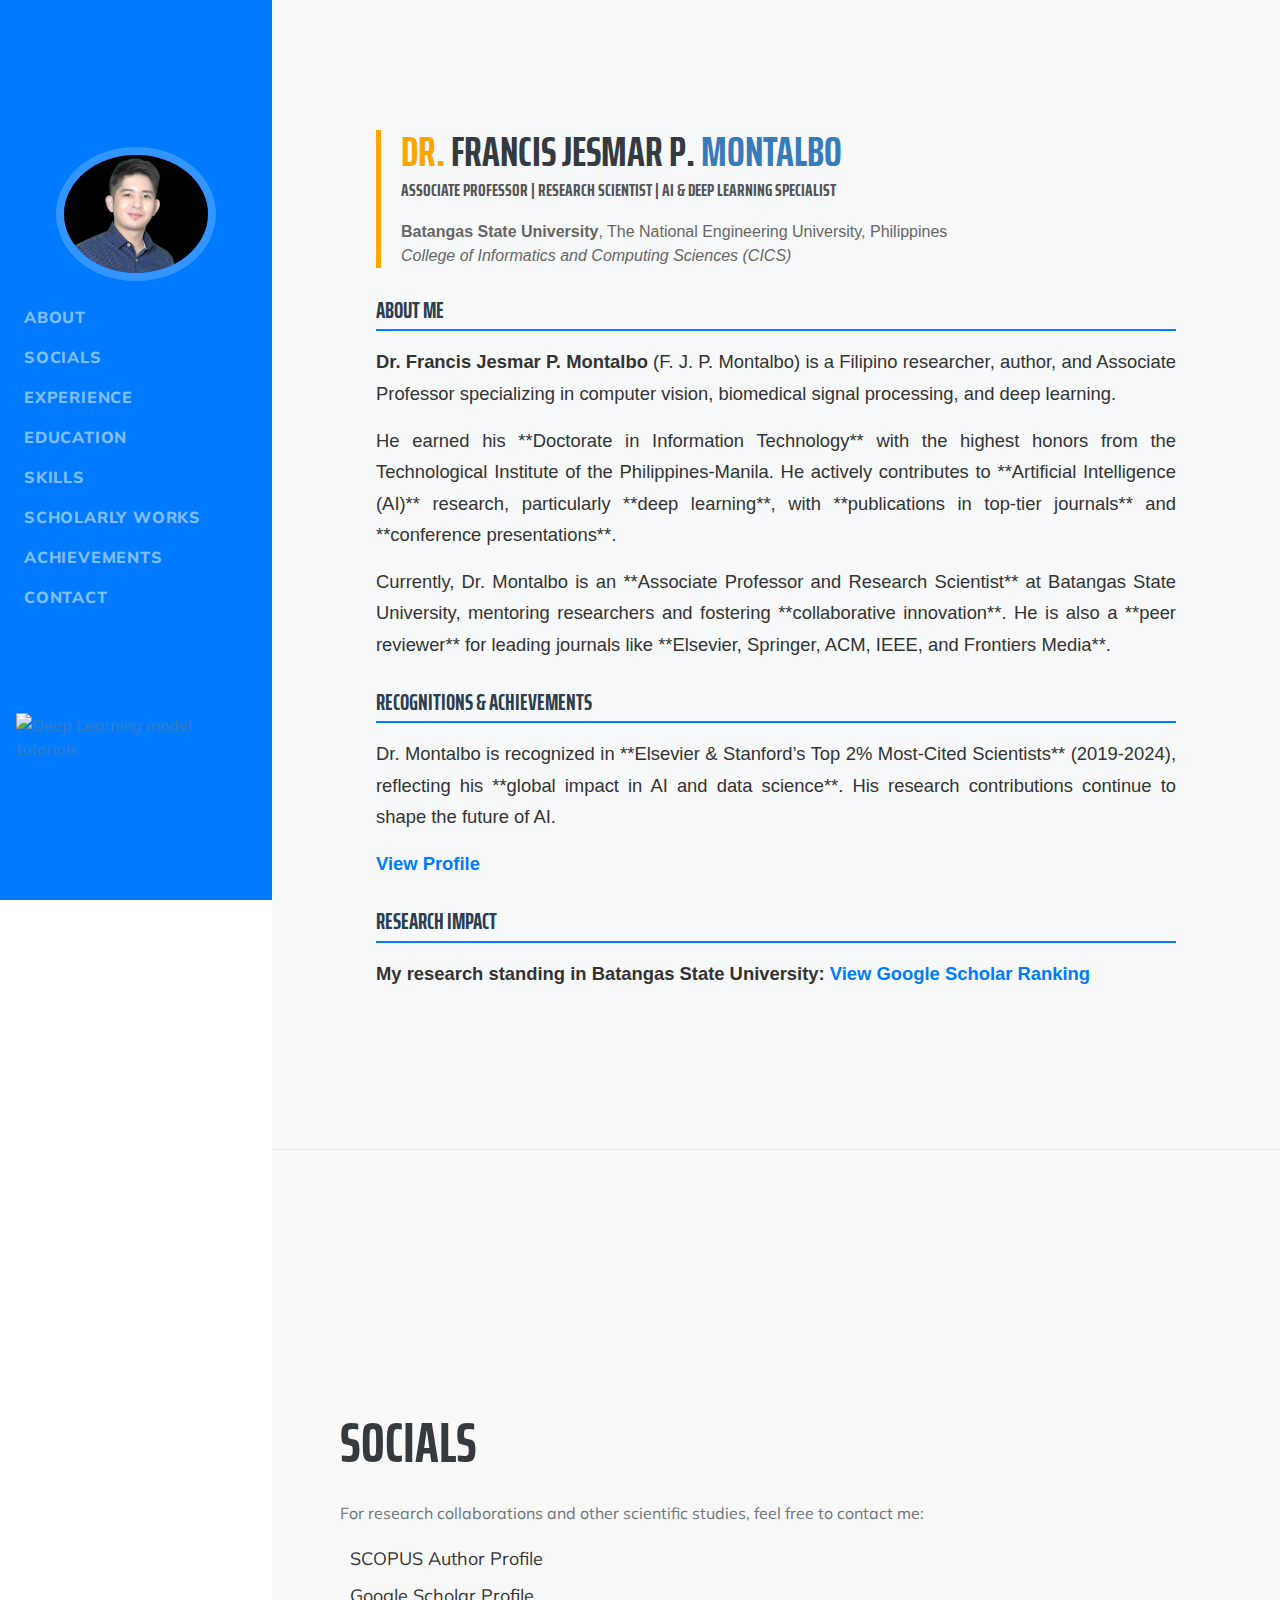
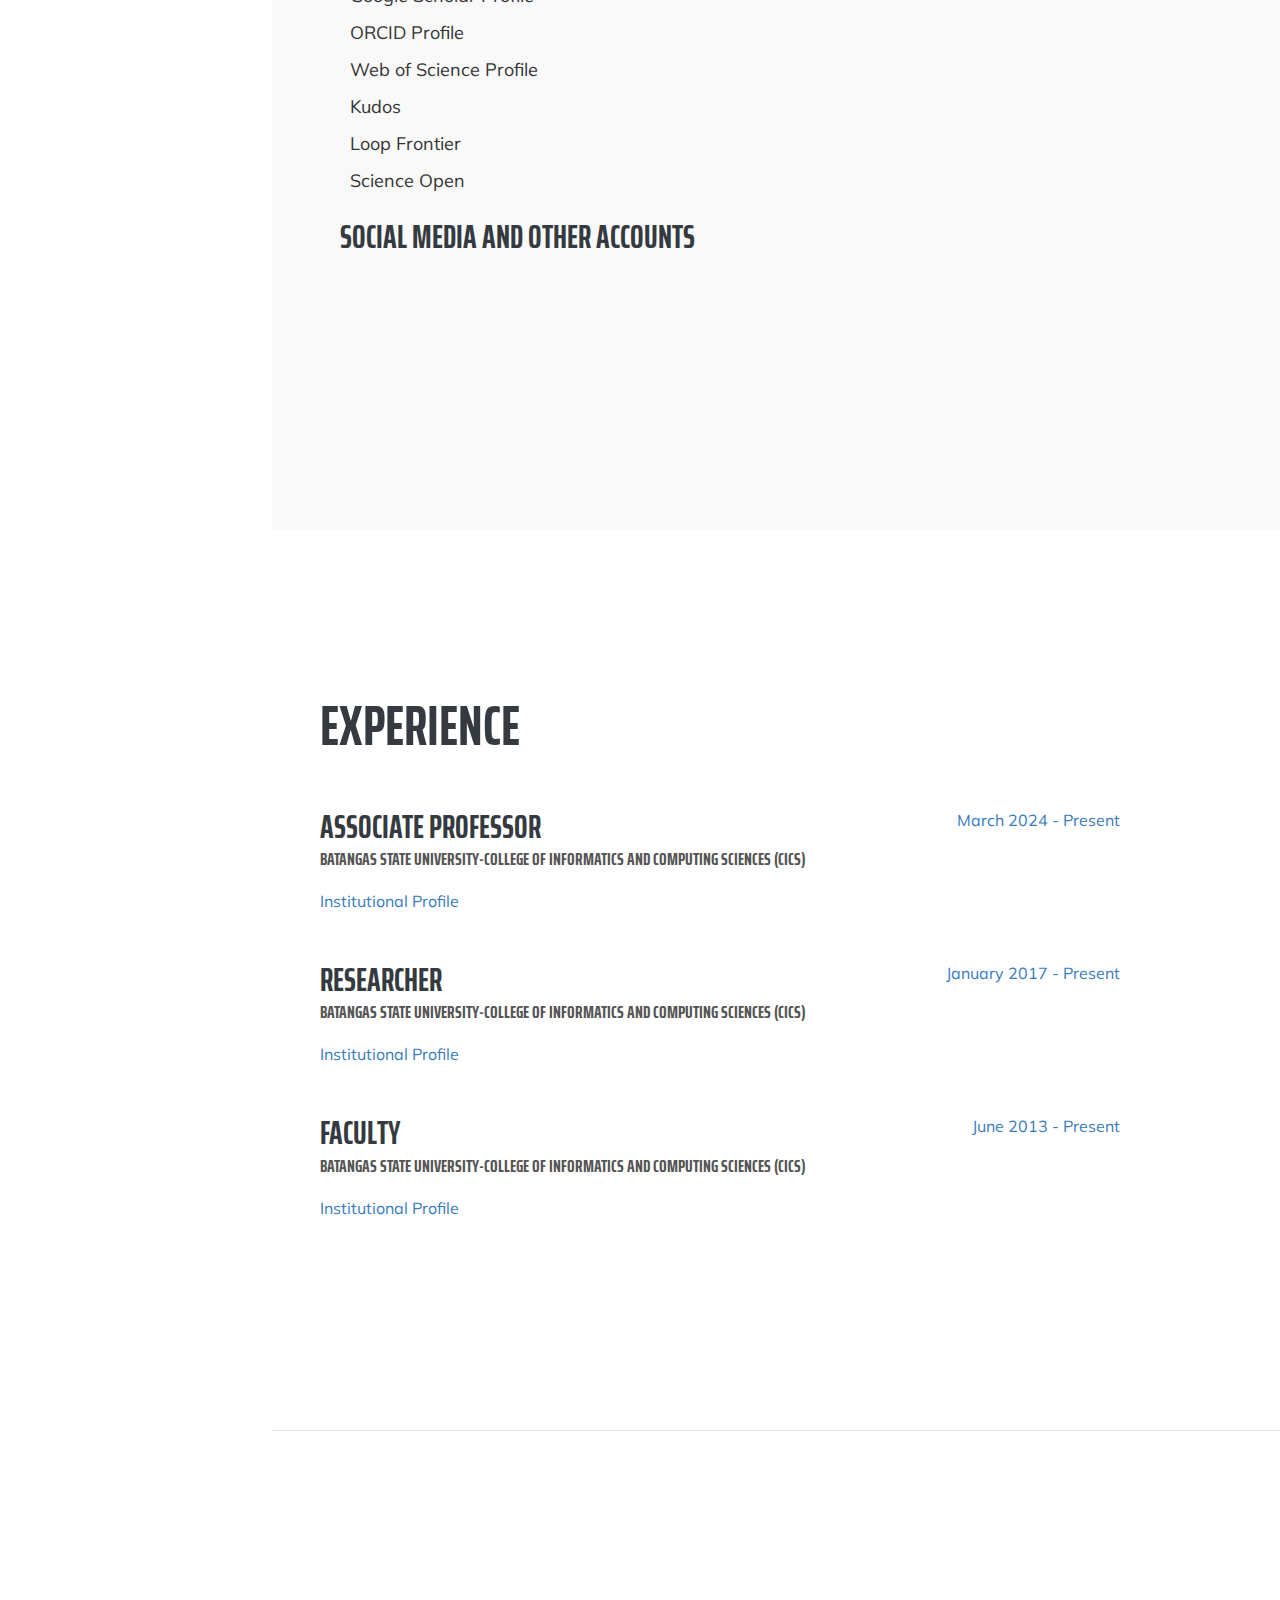
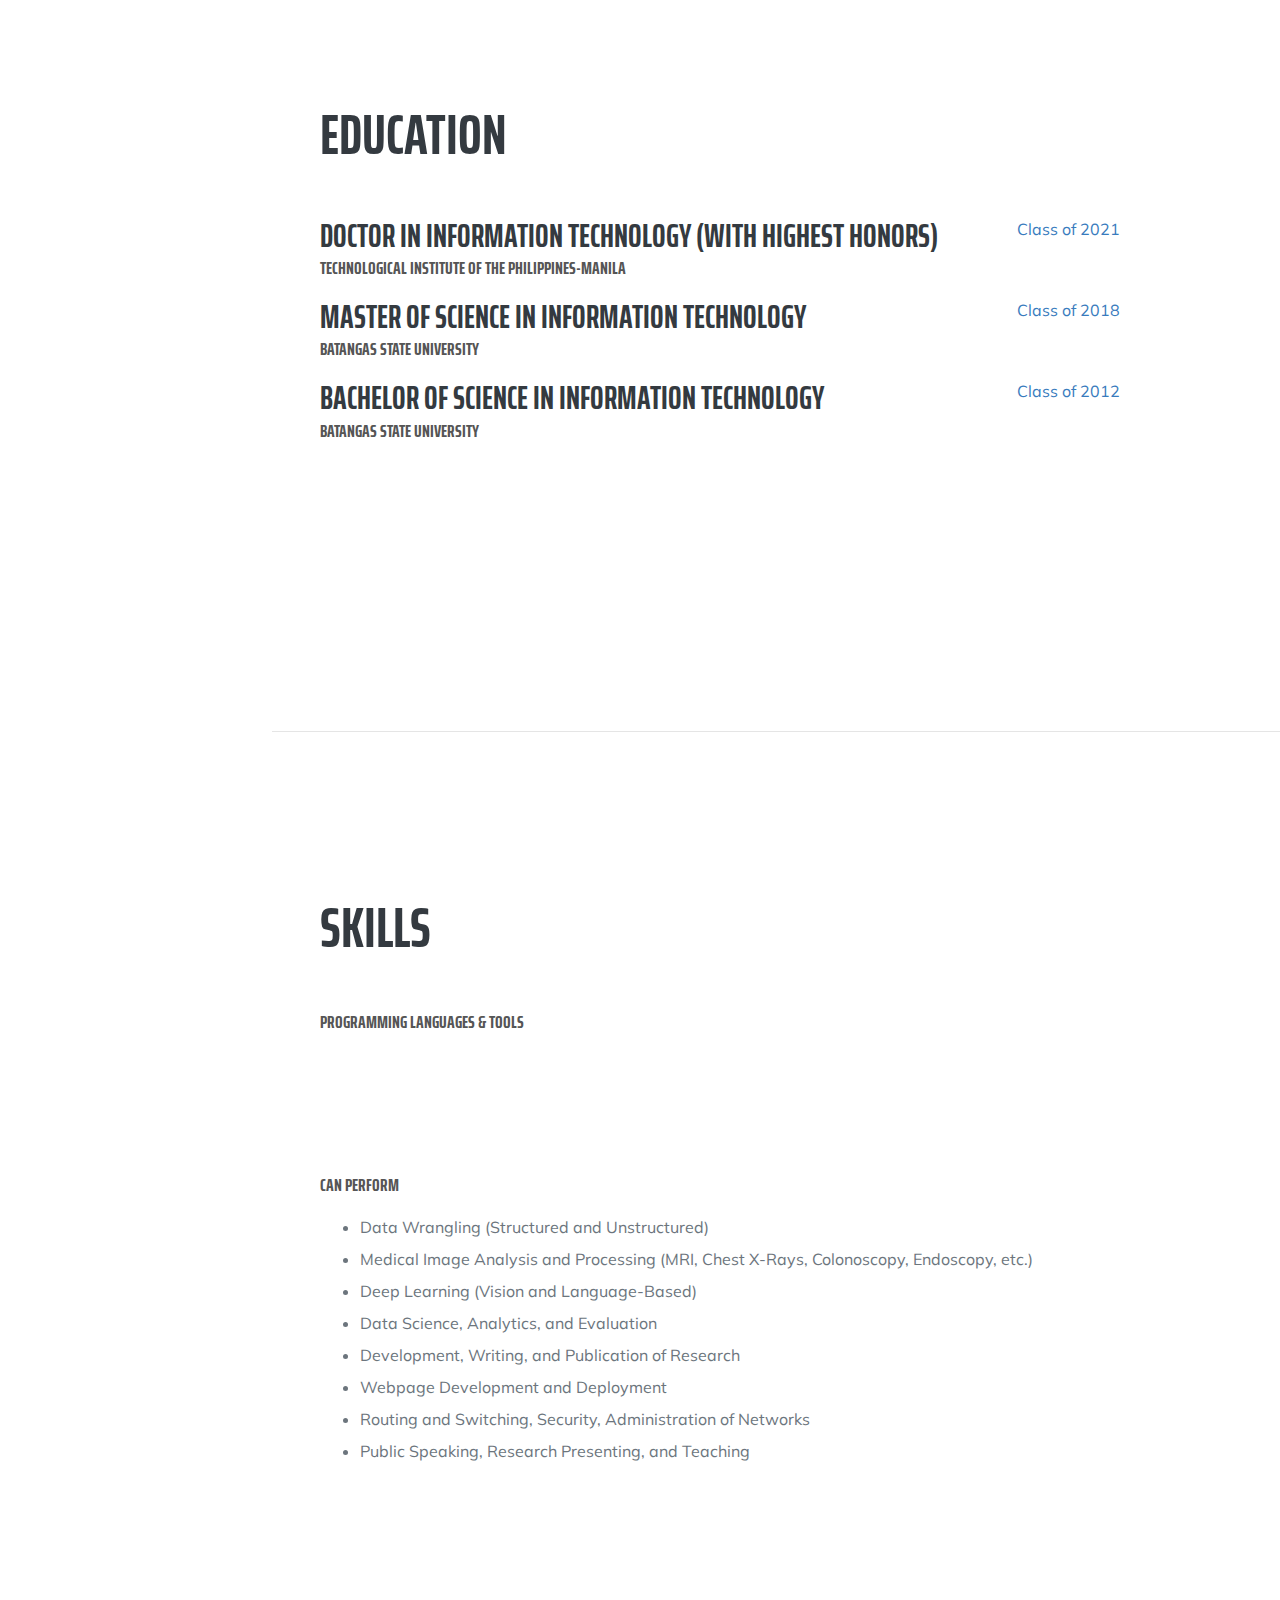
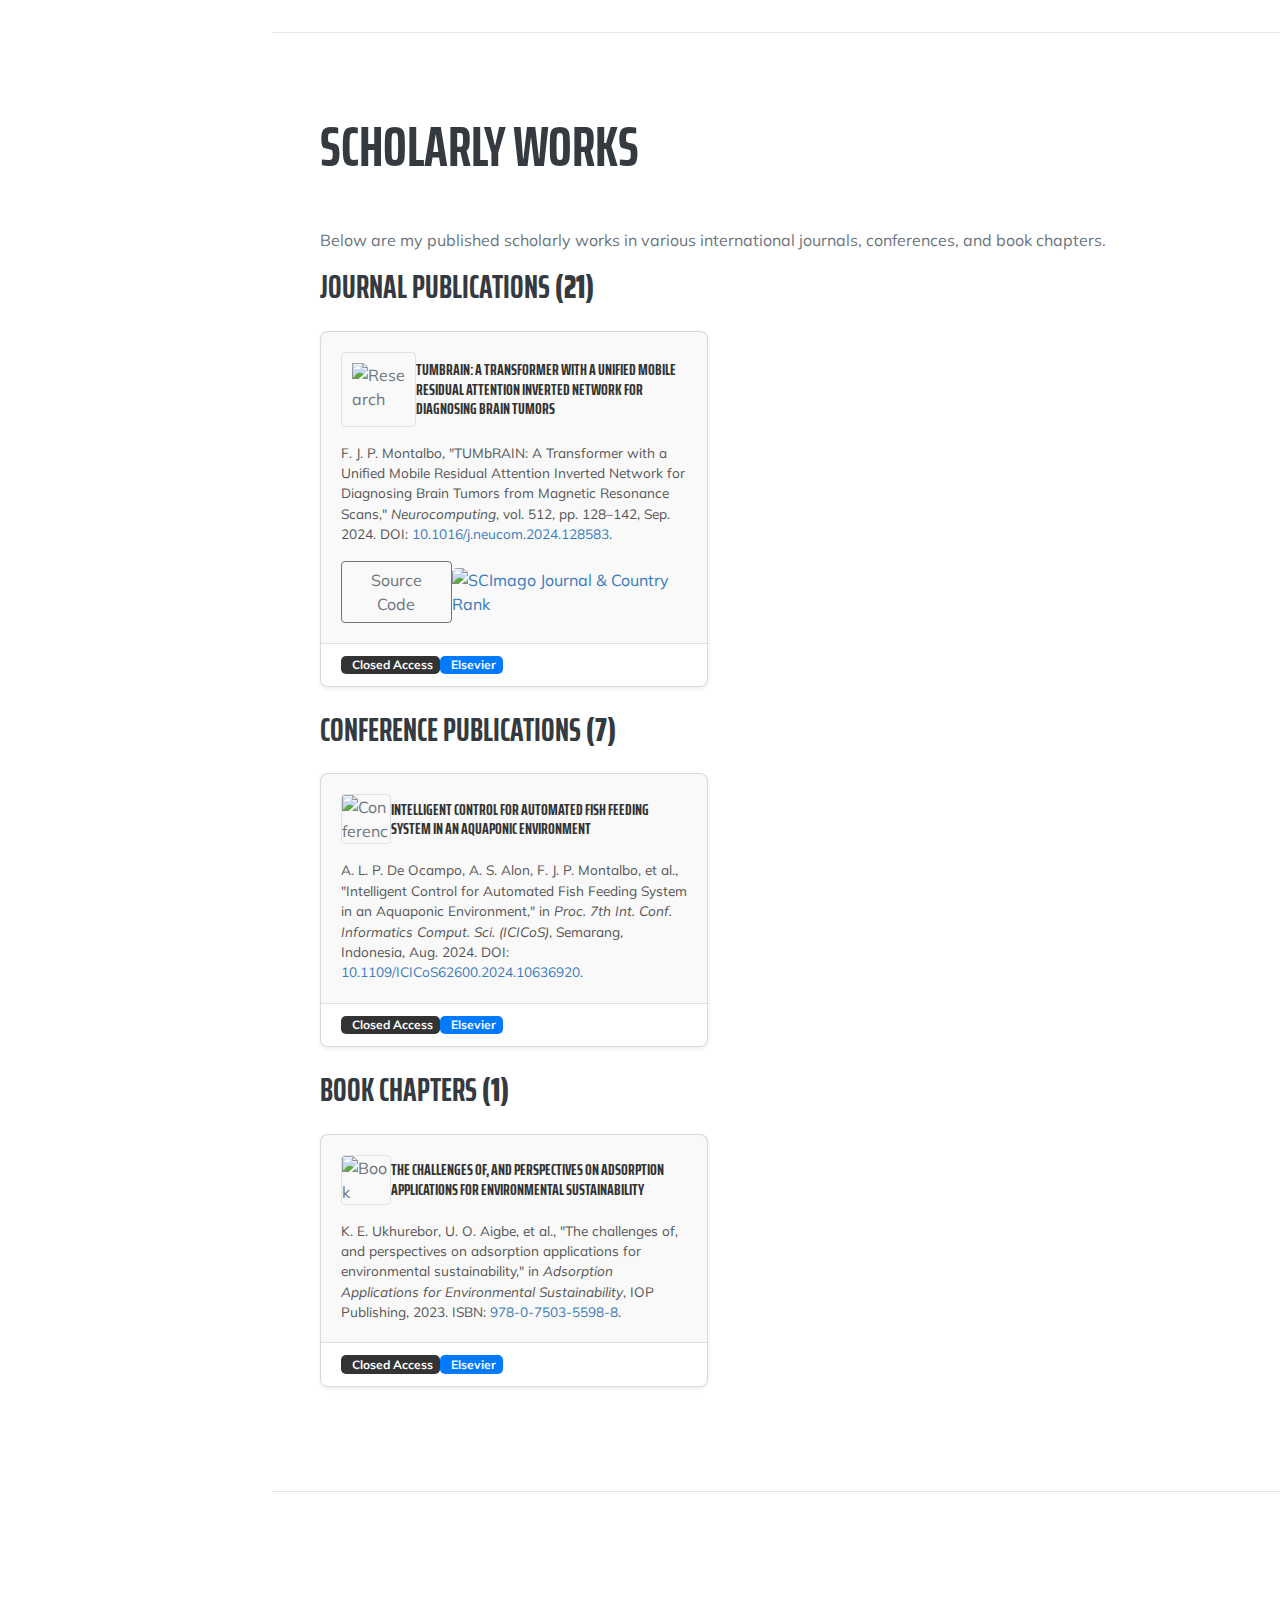
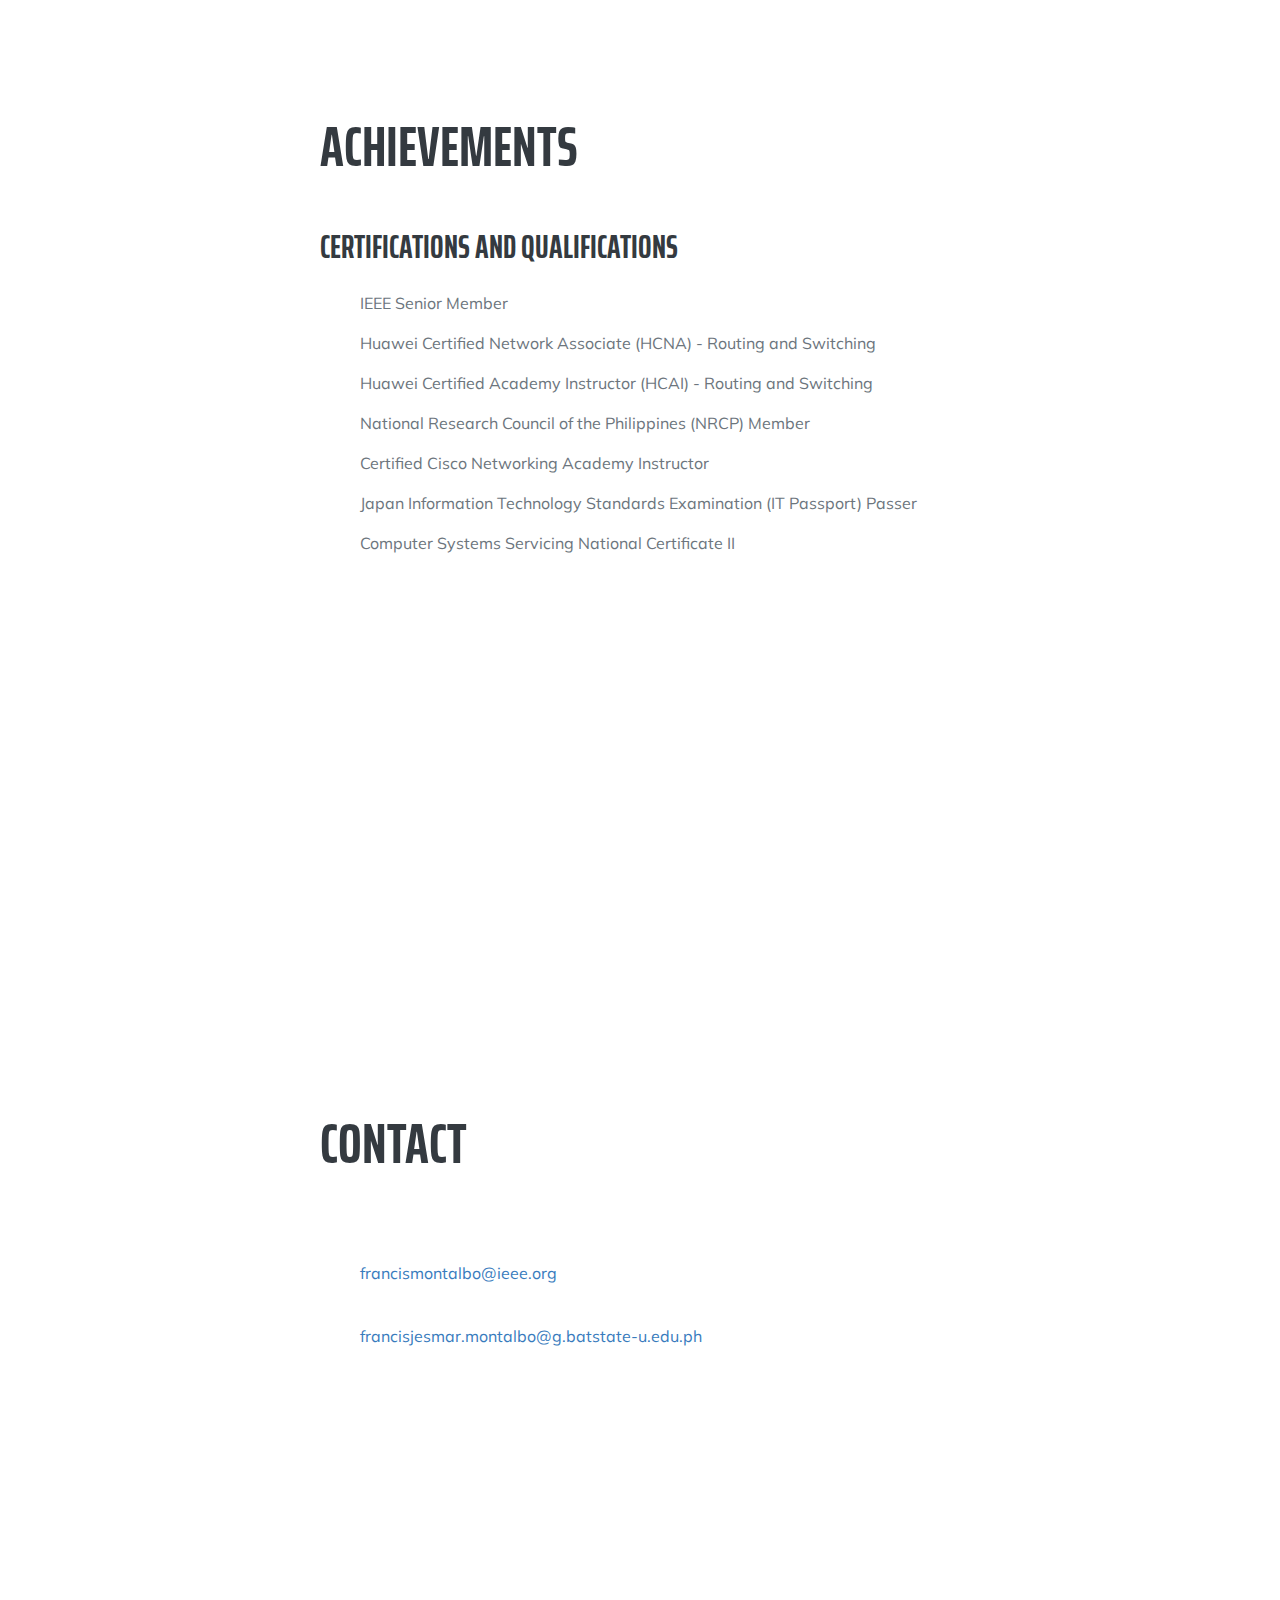
==== commit 93250b0a: "Update index.html" ====
--- a/index.html
+++ b/index.html
@@ -263,71 +263,75 @@
         </nav>
 
 <!-- About Section -->
-        <div id="about-section">
+<div id="about-section">
     <section class="resume-section">
         <div class="resume-container">
             
             <!-- Profile Header -->
             <div class="about-header">
-                <div class="about-title">
-                    <h1>
-                        <span class="highlight">Dr.</span> Francis Jesmar P.
-                        <span class="text-primary">Montalbo</span>
-                    </h1>
-                    <p class="subheading">
-                        Associate Professor | Research Scientist | AI & Deep Learning Specialist
-                    </p>
-                    <p class="institution">
-                        <strong>Batangas State University</strong>, The National Engineering University, Philippines<br>
-                        <em>College of Informatics and Computing Sciences (CICS)</em>
-                    </p>
-                </div>
+                <h1 class="about-title">
+                    <span class="highlight">Dr.</span> Francis Jesmar P.
+                    <span class="text-primary">Montalbo</span>
+                </h1>
+                <p class="subheading">
+                    Associate Professor | Research Scientist | AI & Deep Learning Specialist
+                </p>
+                <p class="institution">
+                    <strong>Batangas State University</strong>, The National Engineering University, Philippines <br>
+                    <em>College of Informatics and Computing Sciences (CICS)</em>
+                </p>
             </div>
 
-            <!-- About Me -->
+            <!-- About Me Section -->
             <article class="about-content" itemscope itemtype="http://schema.org/Person">
-                <h2 class="section-title">👨‍💻 About Me</h2>
+                <h2 class="section-title">About Me</h2>
                 <p class="lead">
                     <strong>Dr. <span itemprop="name">Francis Jesmar P. Montalbo</span></strong> (F. J. P. Montalbo) is a 
                     <span itemprop="nationality">Filipino</span> <span itemprop="jobTitle">researcher</span>, 
                     <span itemprop="jobTitle">author</span>, and <span itemprop="jobTitle">Associate Professor</span> 
-                    specializing in <span itemprop="knowsAbout">computer vision</span>, <span itemprop="knowsAbout">biomedical signal processing</span>,
-                    <span itemprop="knowsAbout">deep learning</span>, <span itemprop="knowsAbout">data science</span>, and 
-                    <span itemprop="knowsAbout">image analysis</span>. 
+                    specializing in <span itemprop="knowsAbout">computer vision</span>, 
+                    <span itemprop="knowsAbout">biomedical signal processing</span>, and 
+                    <span itemprop="knowsAbout">deep learning</span>.
                 </p>
                 <p class="lead">
                     He earned his **Doctorate in Information Technology** with the highest honors from the 
                     <span itemprop="alumniOf">Technological Institute of the Philippines-Manila</span>. 
-                    He has actively contributed to **Artificial Intelligence (AI)** research, particularly **deep learning**, 
-                    with numerous **publications in international journals** and **recognized conferences**.
+                    He actively contributes to **Artificial Intelligence (AI)** research, particularly **deep learning**, 
+                    with **publications in top-tier journals** and **conference presentations**.
                 </p>
                 <p class="lead">
-                    Currently, he serves as an **Associate Professor and Research Scientist** at 
+                    Currently, Dr. Montalbo is an **Associate Professor and Research Scientist** at 
                     <span itemprop="affiliation">Batangas State University</span>, mentoring researchers and fostering 
-                    **collaborative innovation**. He is also a **peer reviewer** for respected journals such as **Elsevier, Springer, ACM, IEEE, and Frontiers Media**.
+                    **collaborative innovation**. He is also a **peer reviewer** for leading journals like **Elsevier, Springer, ACM, IEEE, and Frontiers Media**.
                 </p>
             </article>
 
-            <!-- Achievements -->
+            <!-- Recognitions -->
             <article class="about-content">
-                <h2 class="section-title">🏆 Recognitions & Achievements</h2>
+                <h2 class="section-title">Recognitions & Achievements</h2>
                 <p class="lead">
-                    Dr. Montalbo has been listed in **Elsevier & Stanford’s Top 2% Most-Cited Scientists** (2019-2024),
-                    showcasing his global impact on AI and data science. His **cutting-edge research** continues to advance the field.
-                    <a href="https://topresearcherslist.com/Home/Profile/922022" target="_blank" rel="noopener noreferrer" class="about-link">
-                        View Profile
+                    Dr. Montalbo is recognized in **Elsevier & Stanford’s Top 2% Most-Cited Scientists** (2019-2024),
+                    reflecting his **global impact in AI and data science**. His research contributions continue to shape the future of AI.
+                </p>
+                <p class="lead">
+                    <a href="https://topresearcherslist.com/Home/Profile/922022" 
+                       target="_blank" 
+                       rel="noopener noreferrer" 
+                       class="about-link">
+                       View Profile
                     </a>
                 </p>
             </article>
 
             <!-- Research Standing -->
             <article class="about-content">
-                <h2 class="section-title">📊 Research Impact</h2>
+                <h2 class="section-title">Research Impact</h2>
                 <p class="lead">
-                    <strong>My research ranking at Batangas State University:</strong>
+                    <strong>My research standing in Batangas State University:</strong>
                     <a href="https://scholar.google.com/citations?hl=en&view_op=search_authors&mauthors=batangas+state+university&btnG=" 
-                        target="_blank" class="about-link">
-                        View Google Scholar Ranking
+                       target="_blank" 
+                       class="about-link">
+                       View Google Scholar Ranking
                     </a>
                 </p>
             </article>
@@ -337,7 +341,7 @@
 </div> <!-- End #about-section -->
 
 <style>
-    /* Scoped CSS for the About Section */
+    /* General Styling for the About Section */
     #about-section {
         background-color: #f8f9fa;
         padding: 50px 20px;
@@ -345,19 +349,19 @@
     }
 
     .resume-container {
-        max-width: 900px;
+        max-width: 800px;
         margin: 0 auto;
         text-align: left;
     }
 
-    /* Header Styling */
+    /* Profile Header */
     .about-header {
         border-left: 5px solid orange;
         padding-left: 20px;
         margin-bottom: 30px;
     }
 
-    .about-title h1 {
+    .about-title {
         font-size: 42px;
         font-weight: bold;
         margin-bottom: 5px;
@@ -379,13 +383,13 @@
         color: orange;
     }
 
-    /* Content Styling */
+    /* Content Sections */
     .about-content {
         margin-bottom: 30px;
     }
 
     .section-title {
-        font-size: 24px;
+        font-size: 22px;
         font-weight: bold;
         color: #2c3e50;
         border-bottom: 2px solid #007bff;
@@ -415,7 +419,7 @@
 
     /* Responsive Design */
     @media screen and (max-width: 768px) {
-        .about-title h1 {
+        .about-title {
             font-size: 36px;
         }
 
@@ -429,70 +433,6 @@
     }
 </style>
 
-
-
-<style>
-    /* Scoped CSS for the About Section (does not affect other sections) */
-    #about-section-bg {
-        background-color: #f9f9f9;
-        padding: 40px 20px;
-    }
-
-    .resume-section-content {
-        max-width: 900px;
-        margin: 0;
-        text-align: left;
-    }
-
-    /* Name and Title */
-    .about-title {
-        font-size: 48px;
-        font-weight: bold;
-        margin-bottom: 10px;
-    }
-    
-    .highlight {
-        color: orange;
-    }
-
-    /* University Details */
-    .about-subheading {
-        font-size: 18px;
-        list-style: none;
-        margin: 0;
-        padding: 0;
-        font-weight: bold;
-    }
-
-    /* About Text */
-    .about-text {
-        text-align: justify;
-        font-size: 18px;
-        line-height: 1.7;
-        color: #333;
-    }
-
-    /* Recognition Section */
-    .about-highlight {
-        font-size: 22px;
-        font-weight: bold;
-        color: #2c3e50;
-        margin-top: 20px;
-    }
-
-    /* Links Styling */
-    .about-link {
-        text-decoration: none;
-        color: #007bff;
-        font-weight: bold;
-        transition: color 0.3s ease-in-out;
-    }
-
-    .about-link:hover {
-        color: #ff4500;
-        text-decoration: underline;
-    }
-</style>
 
 
 <!-- Enhanced Structured Data for Google Knowledge Graph -->
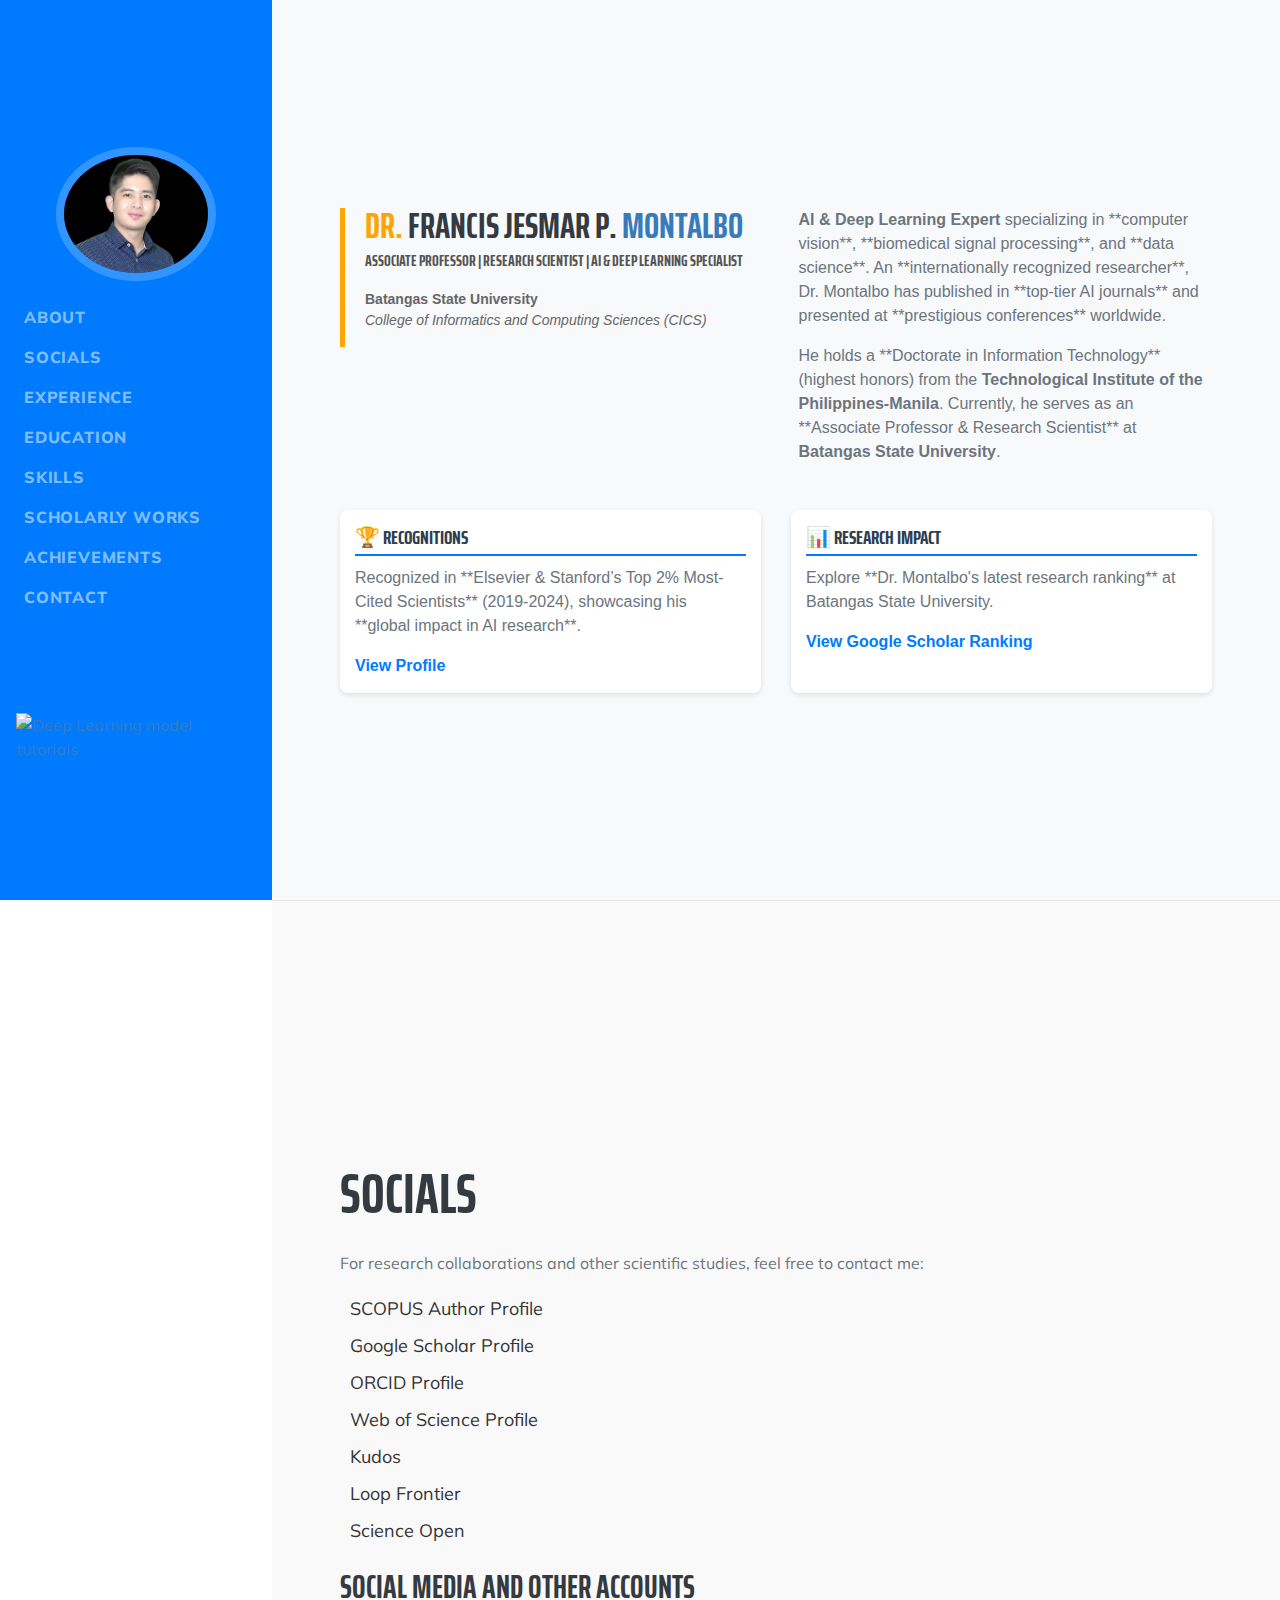
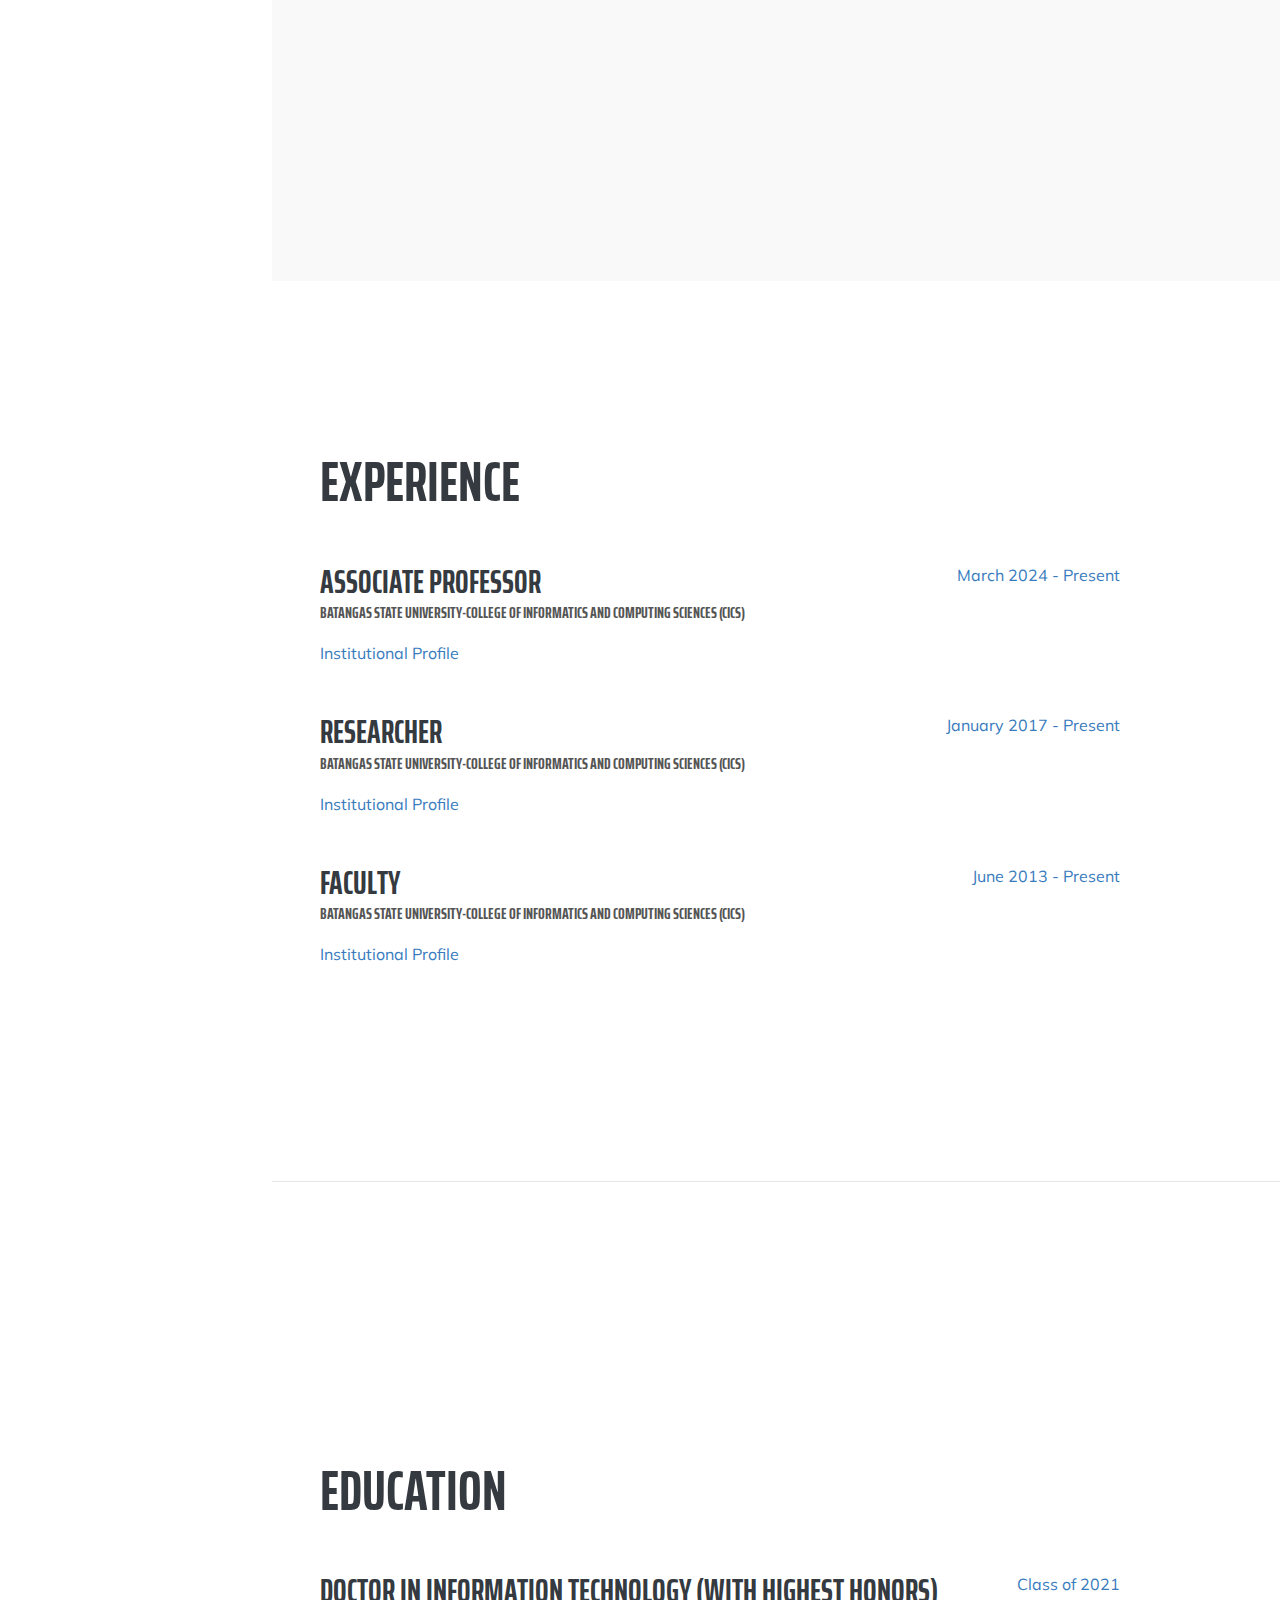
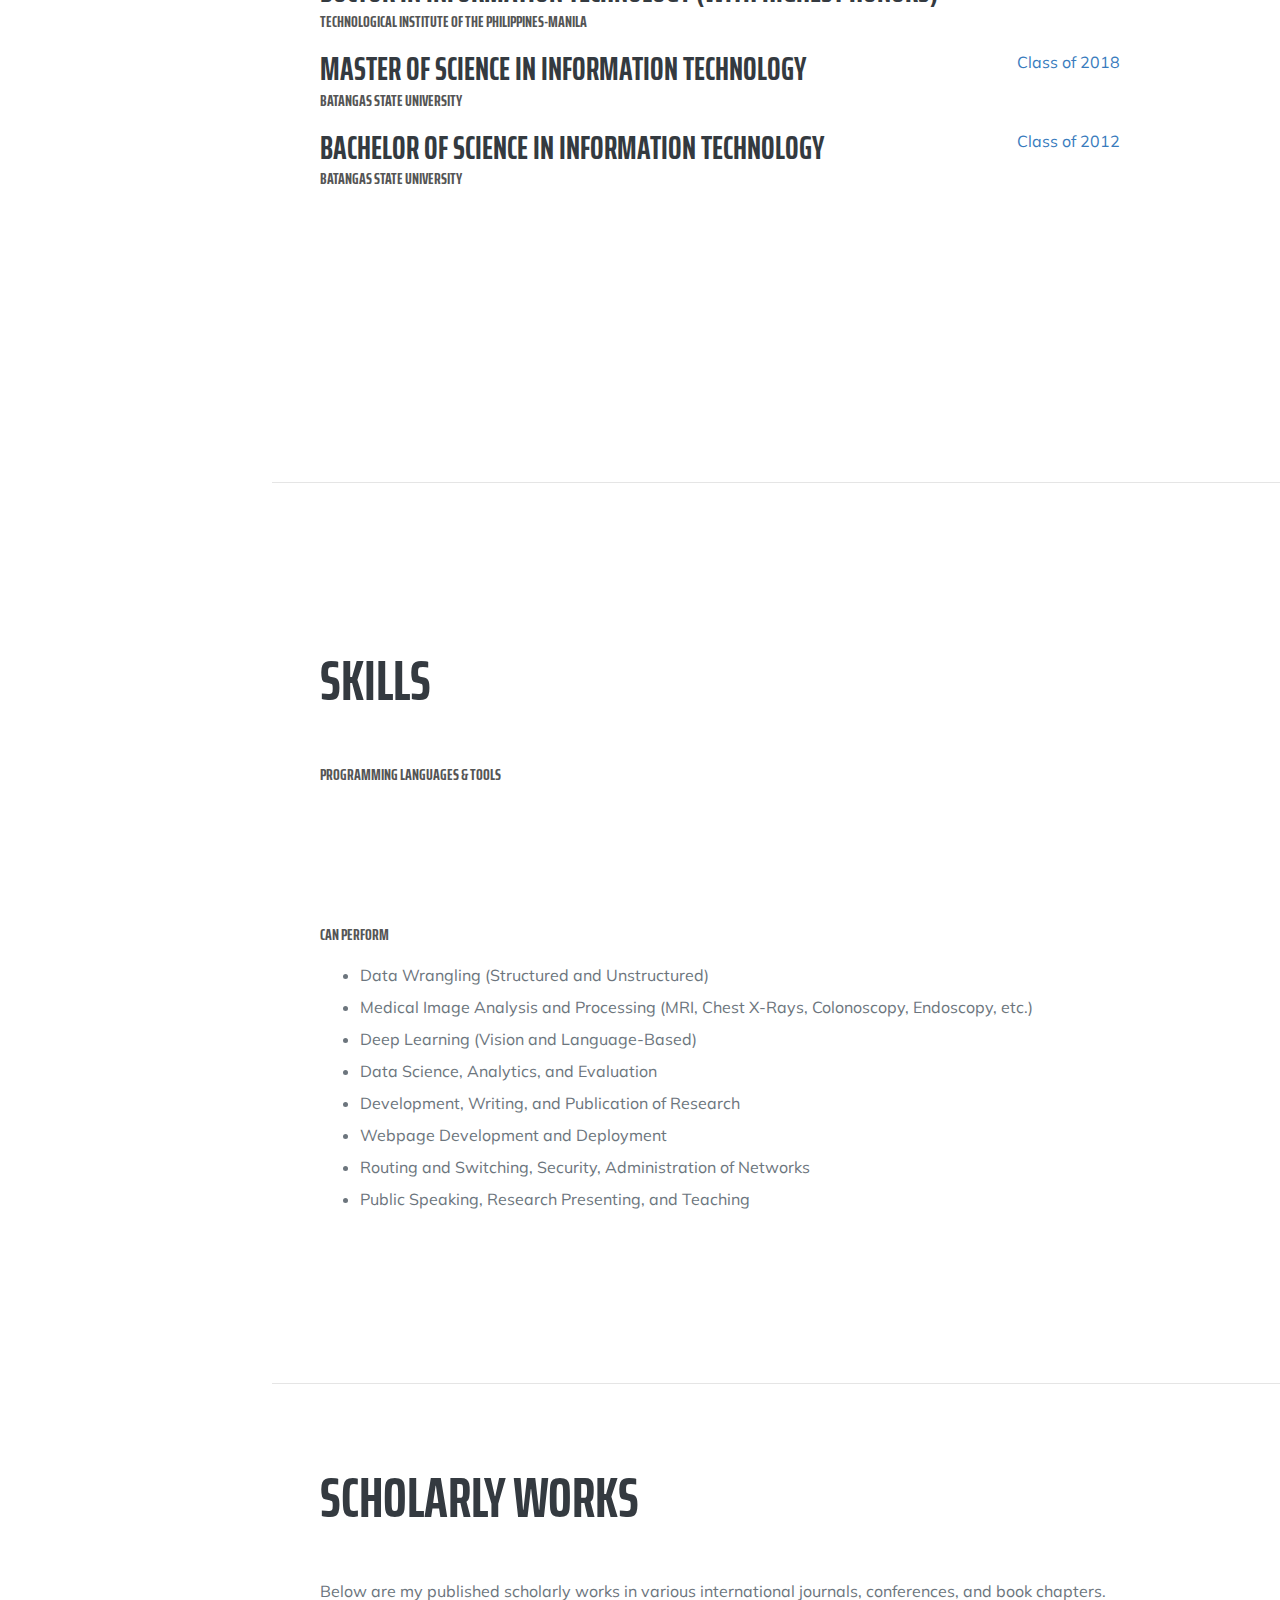
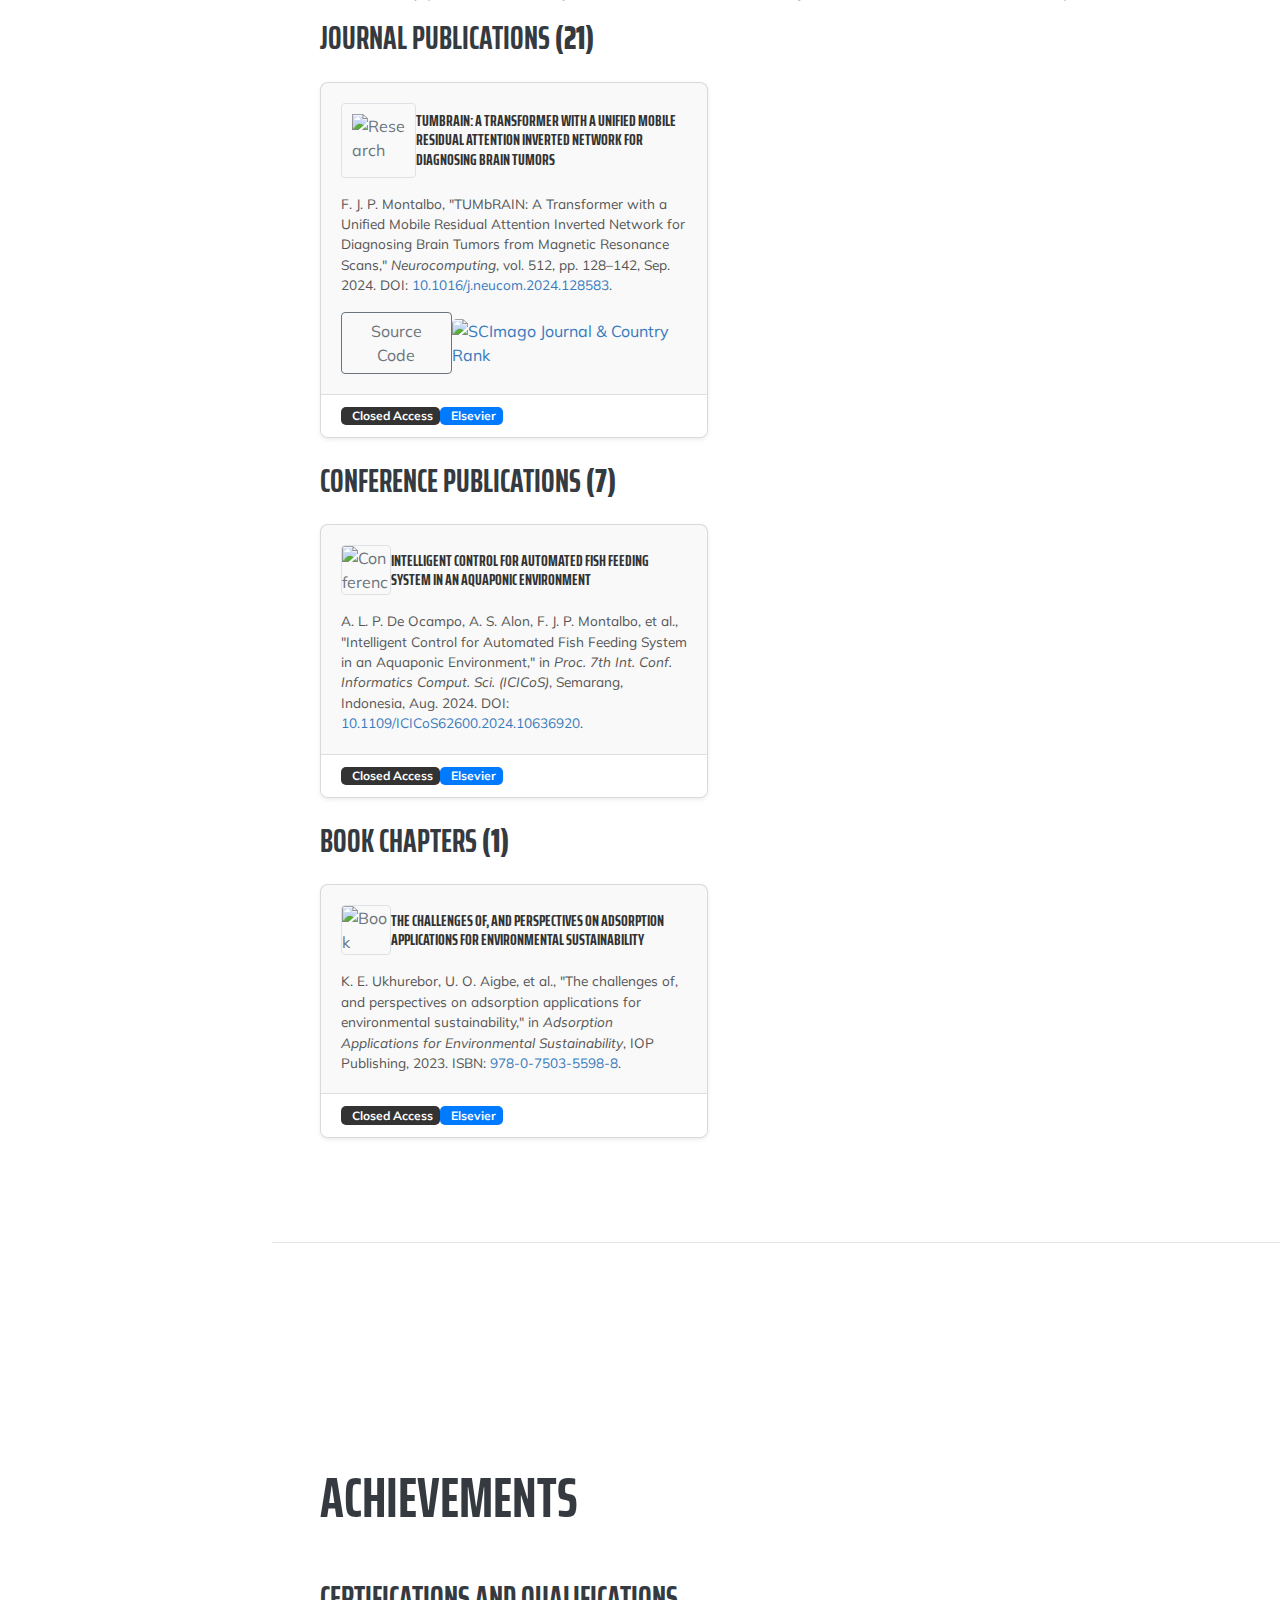
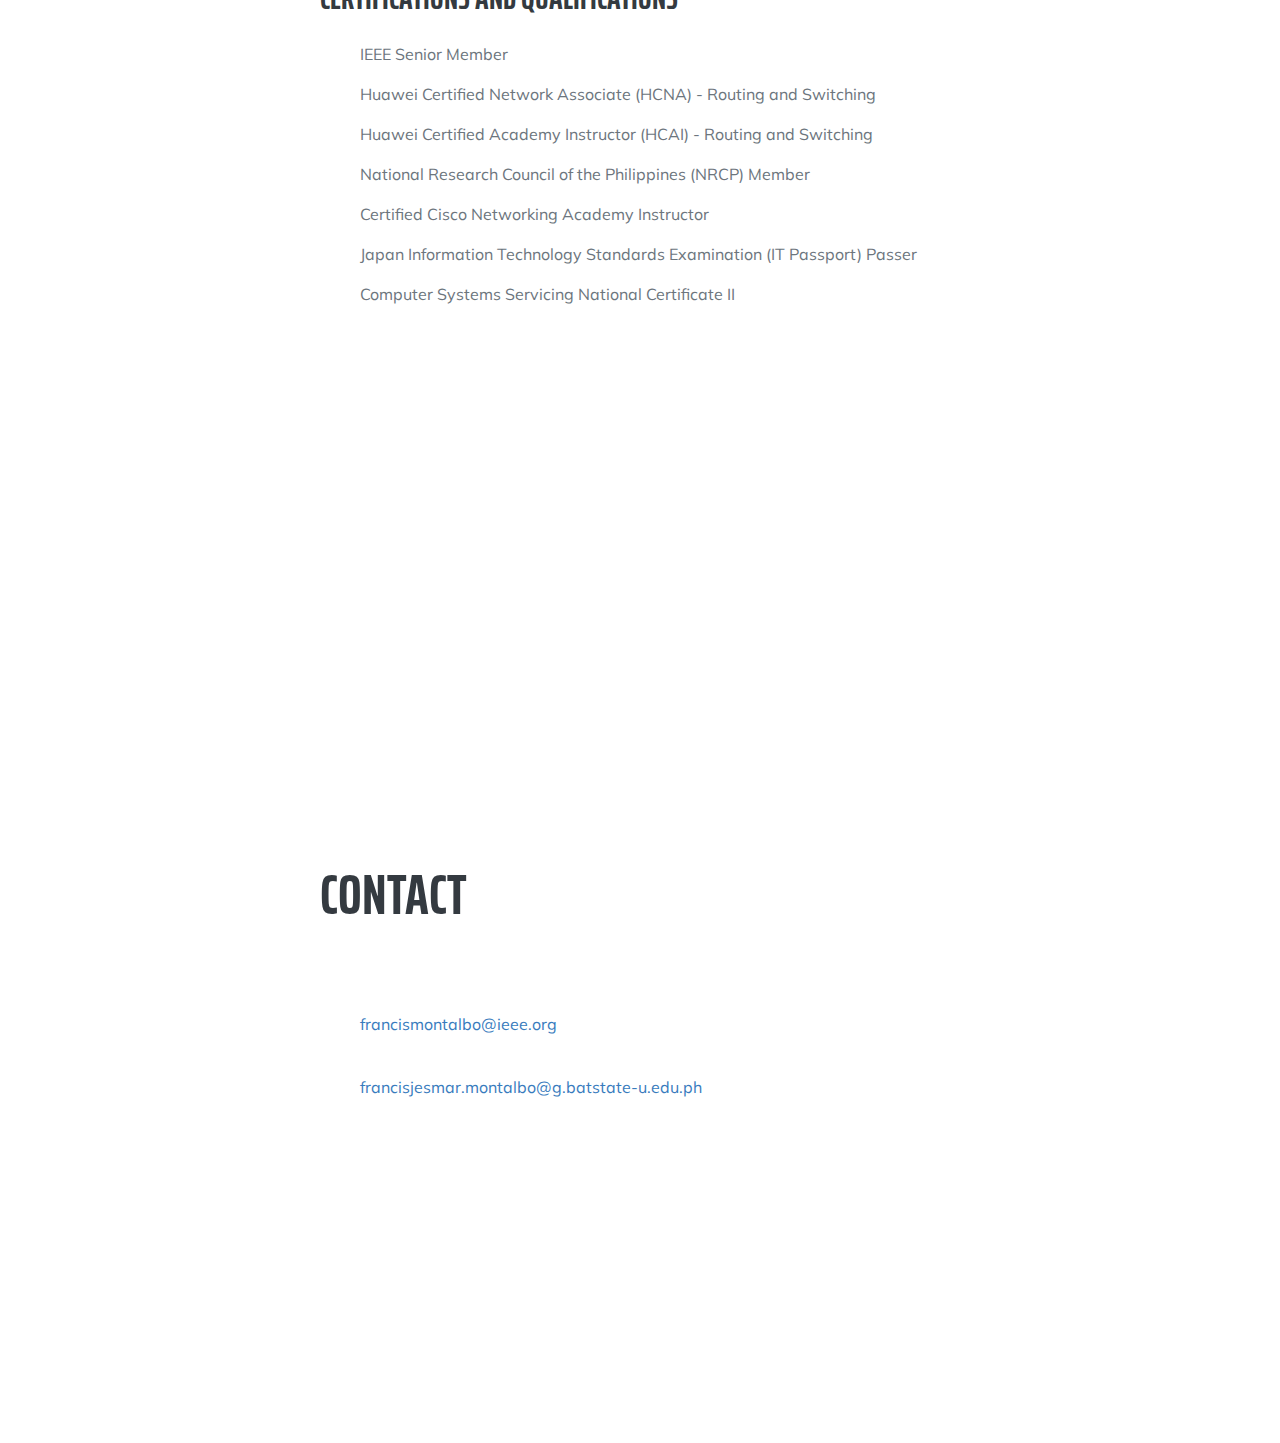
==== commit cf85d38d: "Update index.html" ====
--- a/index.html
+++ b/index.html
@@ -267,114 +267,115 @@
     <section class="resume-section">
         <div class="resume-container">
             
-            <!-- Profile Header -->
-            <div class="about-header">
-                <h1 class="about-title">
-                    <span class="highlight">Dr.</span> Francis Jesmar P.
-                    <span class="text-primary">Montalbo</span>
-                </h1>
-                <p class="subheading">
-                    Associate Professor | Research Scientist | AI & Deep Learning Specialist
-                </p>
-                <p class="institution">
-                    <strong>Batangas State University</strong>, The National Engineering University, Philippines <br>
-                    <em>College of Informatics and Computing Sciences (CICS)</em>
-                </p>
+            <!-- Profile Header (Left) & Summary (Right) -->
+            <div class="about-grid">
+                <div class="about-header">
+                    <h1 class="about-title">
+                        <span class="highlight">Dr.</span> Francis Jesmar P.
+                        <span class="text-primary">Montalbo</span>
+                    </h1>
+                    <p class="subheading">
+                        Associate Professor | Research Scientist | AI & Deep Learning Specialist
+                    </p>
+                    <p class="institution">
+                        <strong>Batangas State University</strong><br>
+                        <em>College of Informatics and Computing Sciences (CICS)</em>
+                    </p>
+                </div>
+                
+                <div class="about-summary">
+                    <p>
+                        <strong>AI & Deep Learning Expert</strong> specializing in **computer vision**, 
+                        **biomedical signal processing**, and **data science**.
+                        An **internationally recognized researcher**, Dr. Montalbo has published in **top-tier AI journals** 
+                        and presented at **prestigious conferences** worldwide.
+                    </p>
+                    <p>
+                        He holds a **Doctorate in Information Technology** (highest honors) from the 
+                        <strong>Technological Institute of the Philippines-Manila</strong>. 
+                        Currently, he serves as an **Associate Professor & Research Scientist** at 
+                        <strong>Batangas State University</strong>.
+                    </p>
+                </div>
             </div>
 
-            <!-- About Me Section -->
-            <article class="about-content" itemscope itemtype="http://schema.org/Person">
-                <h2 class="section-title">About Me</h2>
-                <p class="lead">
-                    <strong>Dr. <span itemprop="name">Francis Jesmar P. Montalbo</span></strong> (F. J. P. Montalbo) is a 
-                    <span itemprop="nationality">Filipino</span> <span itemprop="jobTitle">researcher</span>, 
-                    <span itemprop="jobTitle">author</span>, and <span itemprop="jobTitle">Associate Professor</span> 
-                    specializing in <span itemprop="knowsAbout">computer vision</span>, 
-                    <span itemprop="knowsAbout">biomedical signal processing</span>, and 
-                    <span itemprop="knowsAbout">deep learning</span>.
-                </p>
-                <p class="lead">
-                    He earned his **Doctorate in Information Technology** with the highest honors from the 
-                    <span itemprop="alumniOf">Technological Institute of the Philippines-Manila</span>. 
-                    He actively contributes to **Artificial Intelligence (AI)** research, particularly **deep learning**, 
-                    with **publications in top-tier journals** and **conference presentations**.
-                </p>
-                <p class="lead">
-                    Currently, Dr. Montalbo is an **Associate Professor and Research Scientist** at 
-                    <span itemprop="affiliation">Batangas State University</span>, mentoring researchers and fostering 
-                    **collaborative innovation**. He is also a **peer reviewer** for leading journals like **Elsevier, Springer, ACM, IEEE, and Frontiers Media**.
-                </p>
-            </article>
-
-            <!-- Recognitions -->
-            <article class="about-content">
-                <h2 class="section-title">Recognitions & Achievements</h2>
-                <p class="lead">
-                    Dr. Montalbo is recognized in **Elsevier & Stanford’s Top 2% Most-Cited Scientists** (2019-2024),
-                    reflecting his **global impact in AI and data science**. His research contributions continue to shape the future of AI.
-                </p>
-                <p class="lead">
-                    <a href="https://topresearcherslist.com/Home/Profile/922022" 
-                       target="_blank" 
-                       rel="noopener noreferrer" 
-                       class="about-link">
-                       View Profile
+            <!-- Achievements & Research -->
+            <div class="achievements-research">
+                <div class="achievements">
+                    <h2 class="section-title">🏆 Recognitions</h2>
+                    <p>Recognized in **Elsevier & Stanford’s Top 2% Most-Cited Scientists** (2019-2024), 
+                        showcasing his **global impact in AI research**.</p>
+                    <a href="https://topresearcherslist.com/Home/Profile/922022" target="_blank" class="about-link">
+                        View Profile
                     </a>
-                </p>
-            </article>
-
-            <!-- Research Standing -->
-            <article class="about-content">
-                <h2 class="section-title">Research Impact</h2>
-                <p class="lead">
-                    <strong>My research standing in Batangas State University:</strong>
+                </div>
+
+                <div class="research">
+                    <h2 class="section-title">📊 Research Impact</h2>
+                    <p>Explore **Dr. Montalbo's latest research ranking** at Batangas State University.</p>
                     <a href="https://scholar.google.com/citations?hl=en&view_op=search_authors&mauthors=batangas+state+university&btnG=" 
-                       target="_blank" 
-                       class="about-link">
+                       target="_blank" class="about-link">
                        View Google Scholar Ranking
                     </a>
-                </p>
-            </article>
+                </div>
+            </div>
 
         </div> <!-- End .resume-container -->
     </section>
 </div> <!-- End #about-section -->
 
 <style>
-    /* General Styling for the About Section */
+    /* General Styling */
     #about-section {
         background-color: #f8f9fa;
-        padding: 50px 20px;
+        padding: 40px 20px;
         font-family: 'Arial', sans-serif;
+        display: flex;
+        align-items: center;
+        justify-content: center;
+        height: 100vh; /* Full viewport height */
+        overflow: hidden; /* Prevent scrolling */
     }
 
     .resume-container {
-        max-width: 800px;
-        margin: 0 auto;
+        max-width: 1000px;
+        display: flex;
+        flex-direction: column;
         text-align: left;
     }
 
-    /* Profile Header */
+    /* Grid Layout */
+    .about-grid {
+        display: flex;
+        justify-content: space-between;
+        align-items: flex-start;
+        gap: 20px;
+    }
+
     .about-header {
+        flex: 1;
         border-left: 5px solid orange;
         padding-left: 20px;
-        margin-bottom: 30px;
+    }
+
+    .about-summary {
+        flex: 1;
     }
 
     .about-title {
-        font-size: 42px;
+        font-size: 36px;
         font-weight: bold;
         margin-bottom: 5px;
     }
 
     .subheading {
-        font-size: 18px;
+        font-size: 16px;
         font-weight: bold;
         color: #555;
     }
 
     .institution {
-        font-size: 16px;
+        font-size: 14px;
         color: #666;
         margin-top: 5px;
     }
@@ -383,28 +384,31 @@
         color: orange;
     }
 
-    /* Content Sections */
-    .about-content {
-        margin-bottom: 30px;
+    /* Achievements & Research (Side-by-Side) */
+    .achievements-research {
+        display: flex;
+        justify-content: space-between;
+        gap: 30px;
+        margin-top: 30px;
+    }
+
+    .achievements, .research {
+        flex: 1;
+        padding: 15px;
+        background: #fff;
+        box-shadow: 0 2px 5px rgba(0, 0, 0, 0.1);
+        border-radius: 8px;
     }
 
     .section-title {
-        font-size: 22px;
+        font-size: 20px;
         font-weight: bold;
         color: #2c3e50;
         border-bottom: 2px solid #007bff;
         padding-bottom: 5px;
-        margin-bottom: 15px;
-    }
-
-    .lead {
-        font-size: 18px;
-        line-height: 1.7;
-        color: #333;
-        text-align: justify;
-    }
-
-    /* Links */
+        margin-bottom: 10px;
+    }
+
     .about-link {
         text-decoration: none;
         color: #007bff;
@@ -417,18 +421,35 @@
         text-decoration: underline;
     }
 
-    /* Responsive Design */
+    /* Responsive Fixes */
     @media screen and (max-width: 768px) {
+        #about-section {
+            height: auto; /* Allow scrolling on small screens */
+            padding: 30px;
+        }
+
+        .about-grid {
+            flex-direction: column;
+        }
+
+        .achievements-research {
+            flex-direction: column;
+        }
+
+        .about-header, .about-summary {
+            text-align: center;
+        }
+
         .about-title {
-            font-size: 36px;
+            font-size: 28px;
         }
 
-        .subheading, .institution {
-            font-size: 16px;
+        .subheading {
+            font-size: 14px;
         }
 
-        .lead {
-            font-size: 16px;
+        .section-title {
+            font-size: 18px;
         }
     }
 </style>
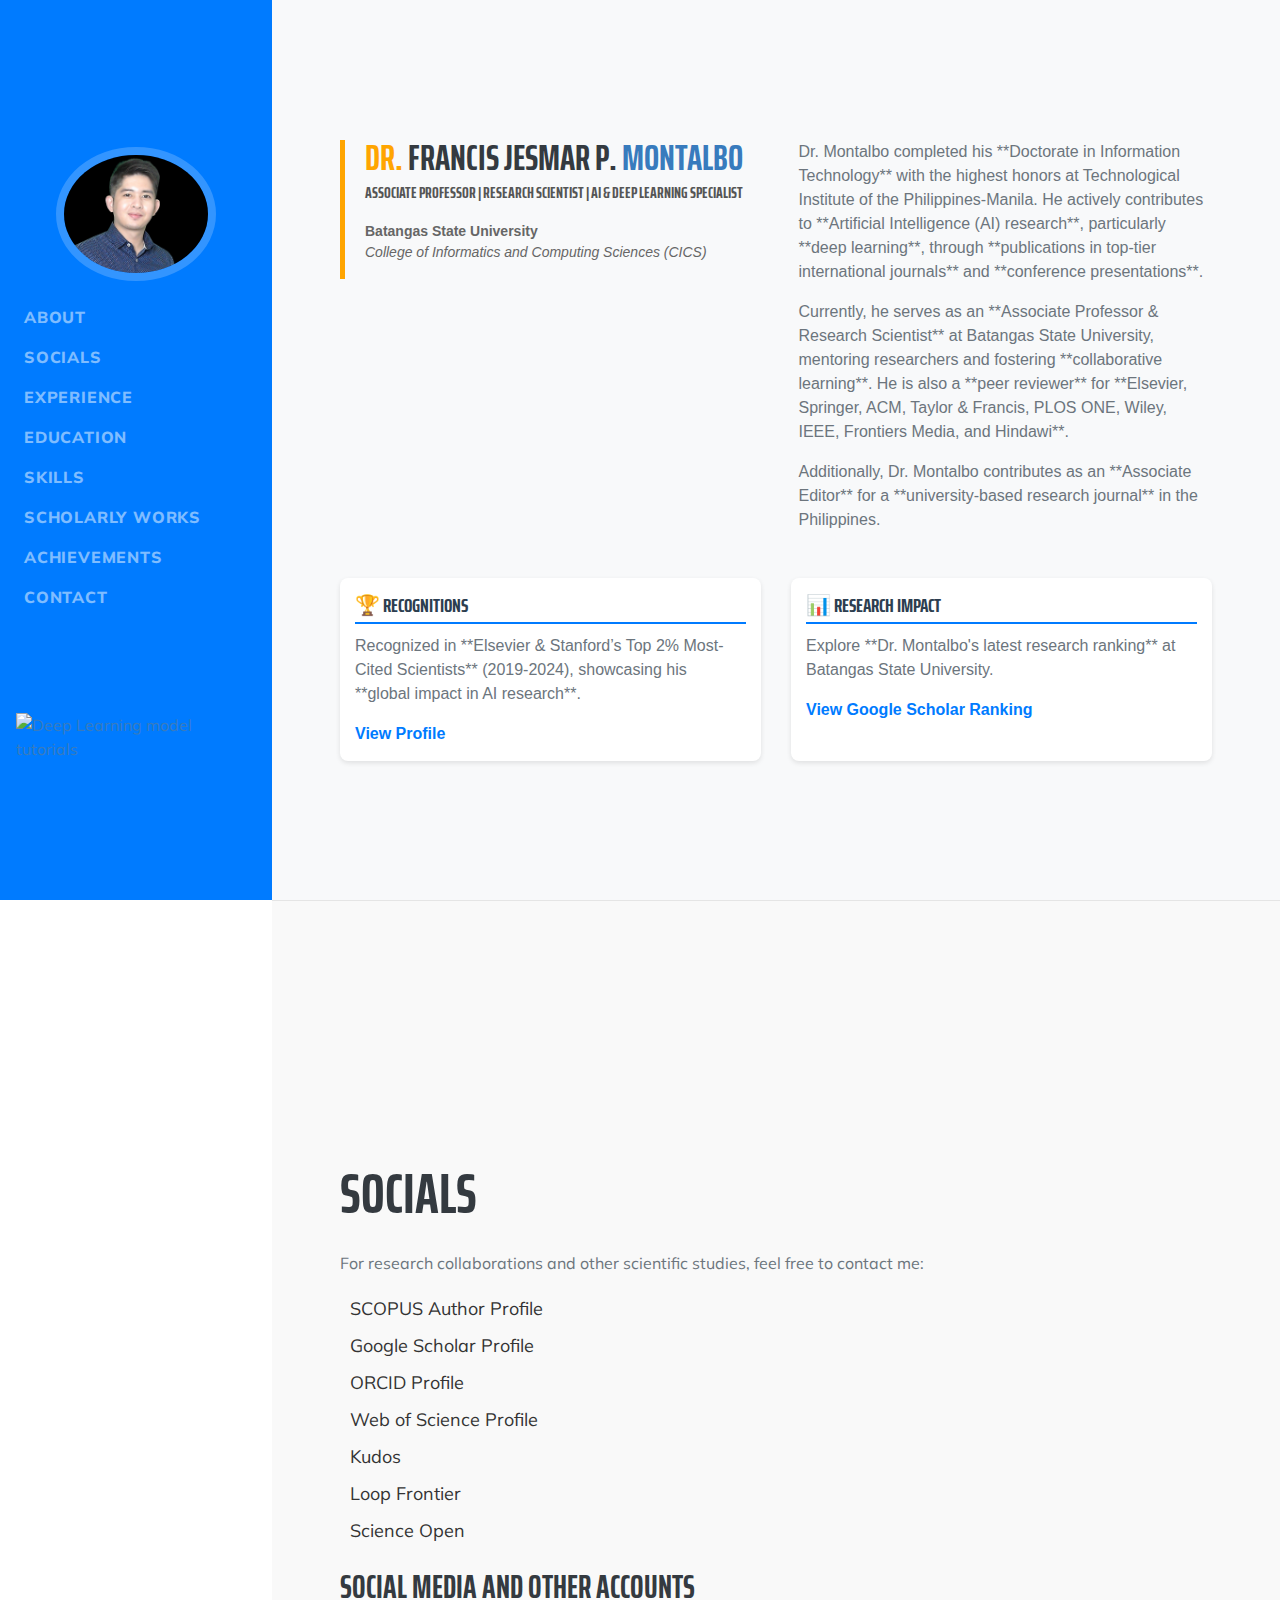
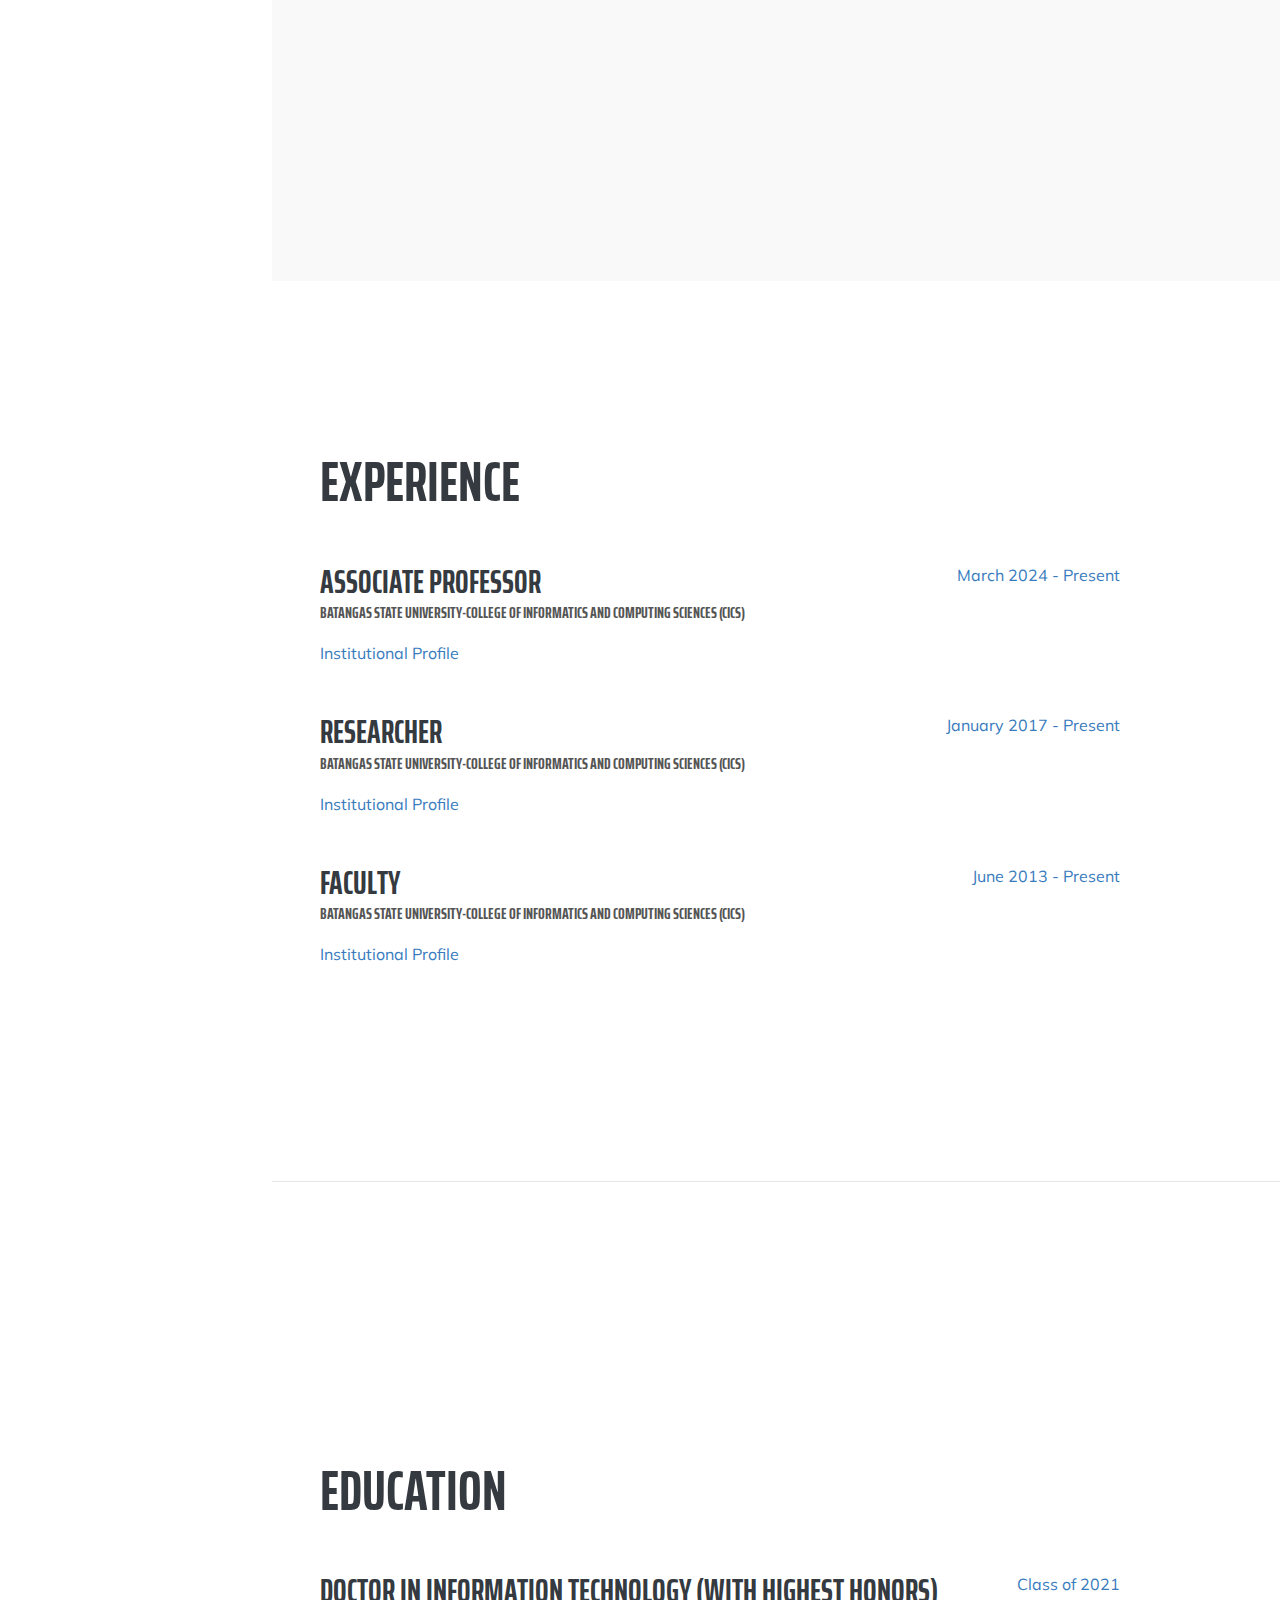
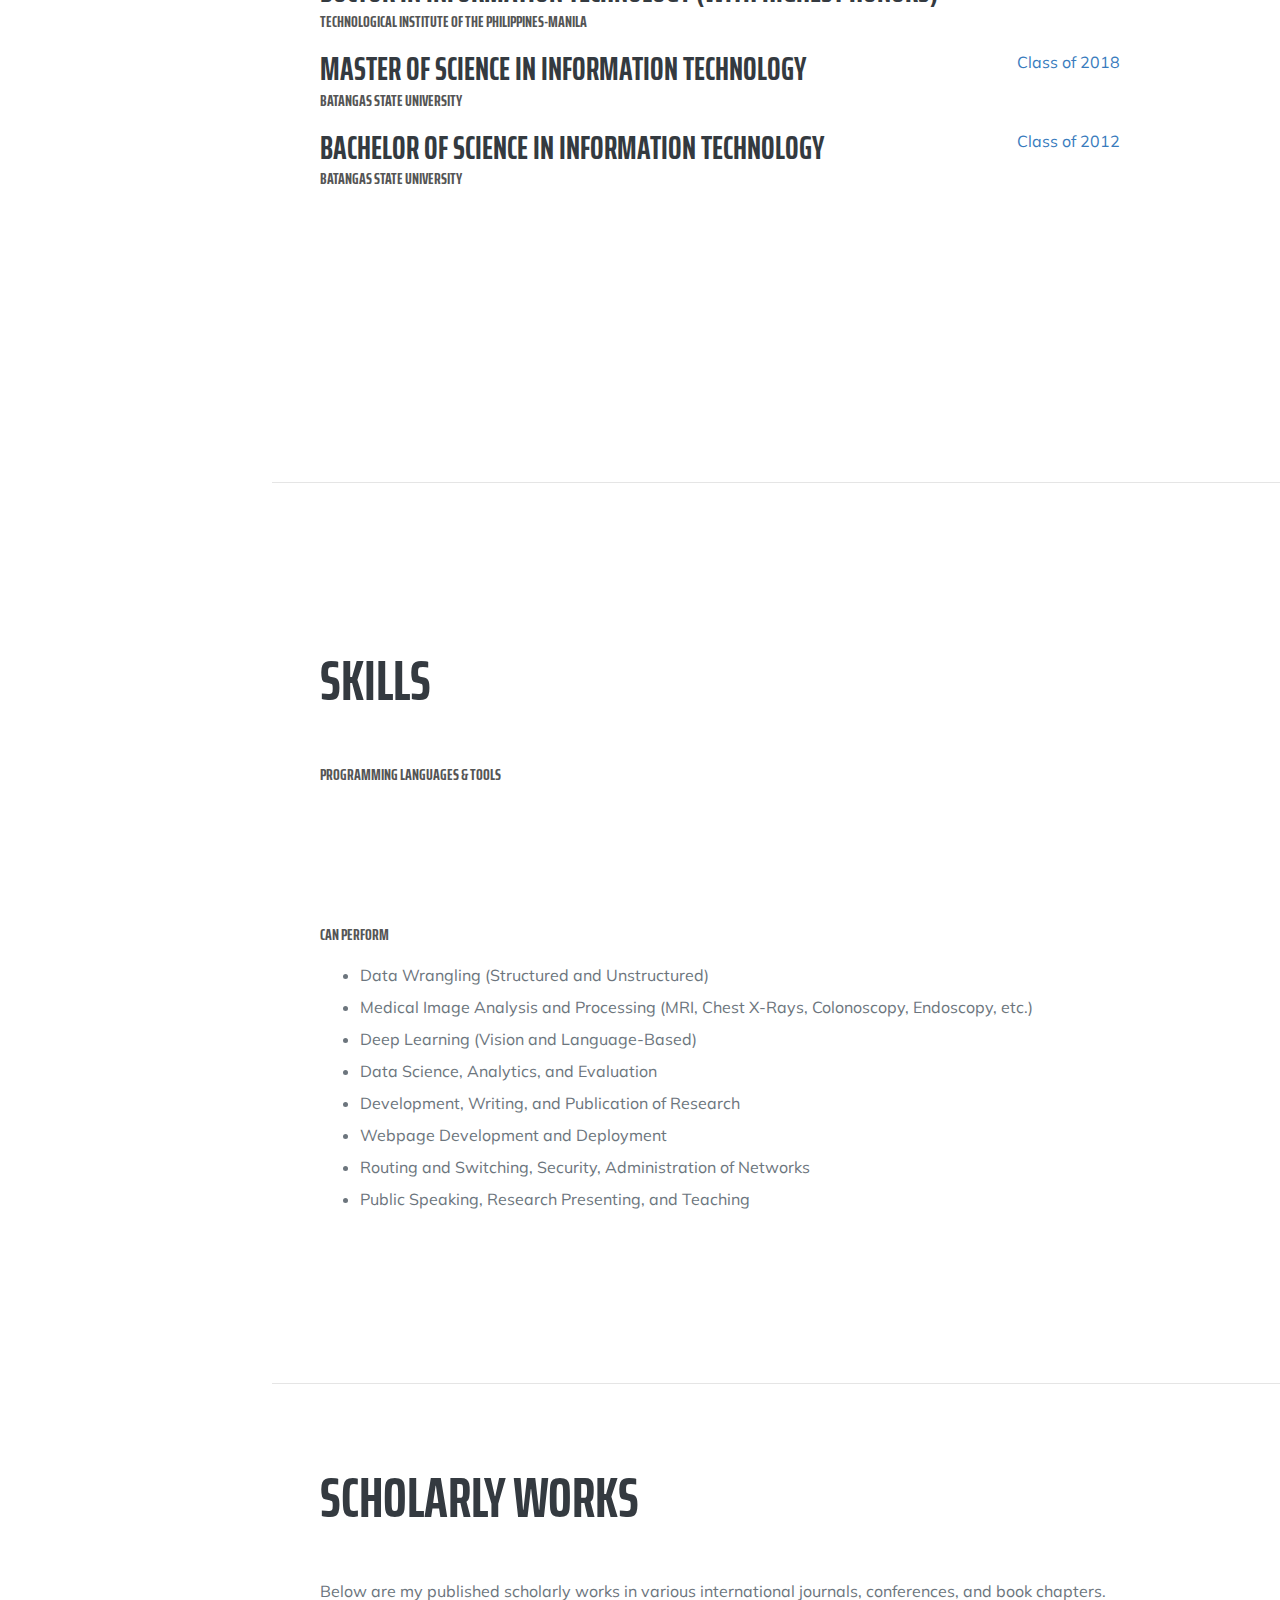
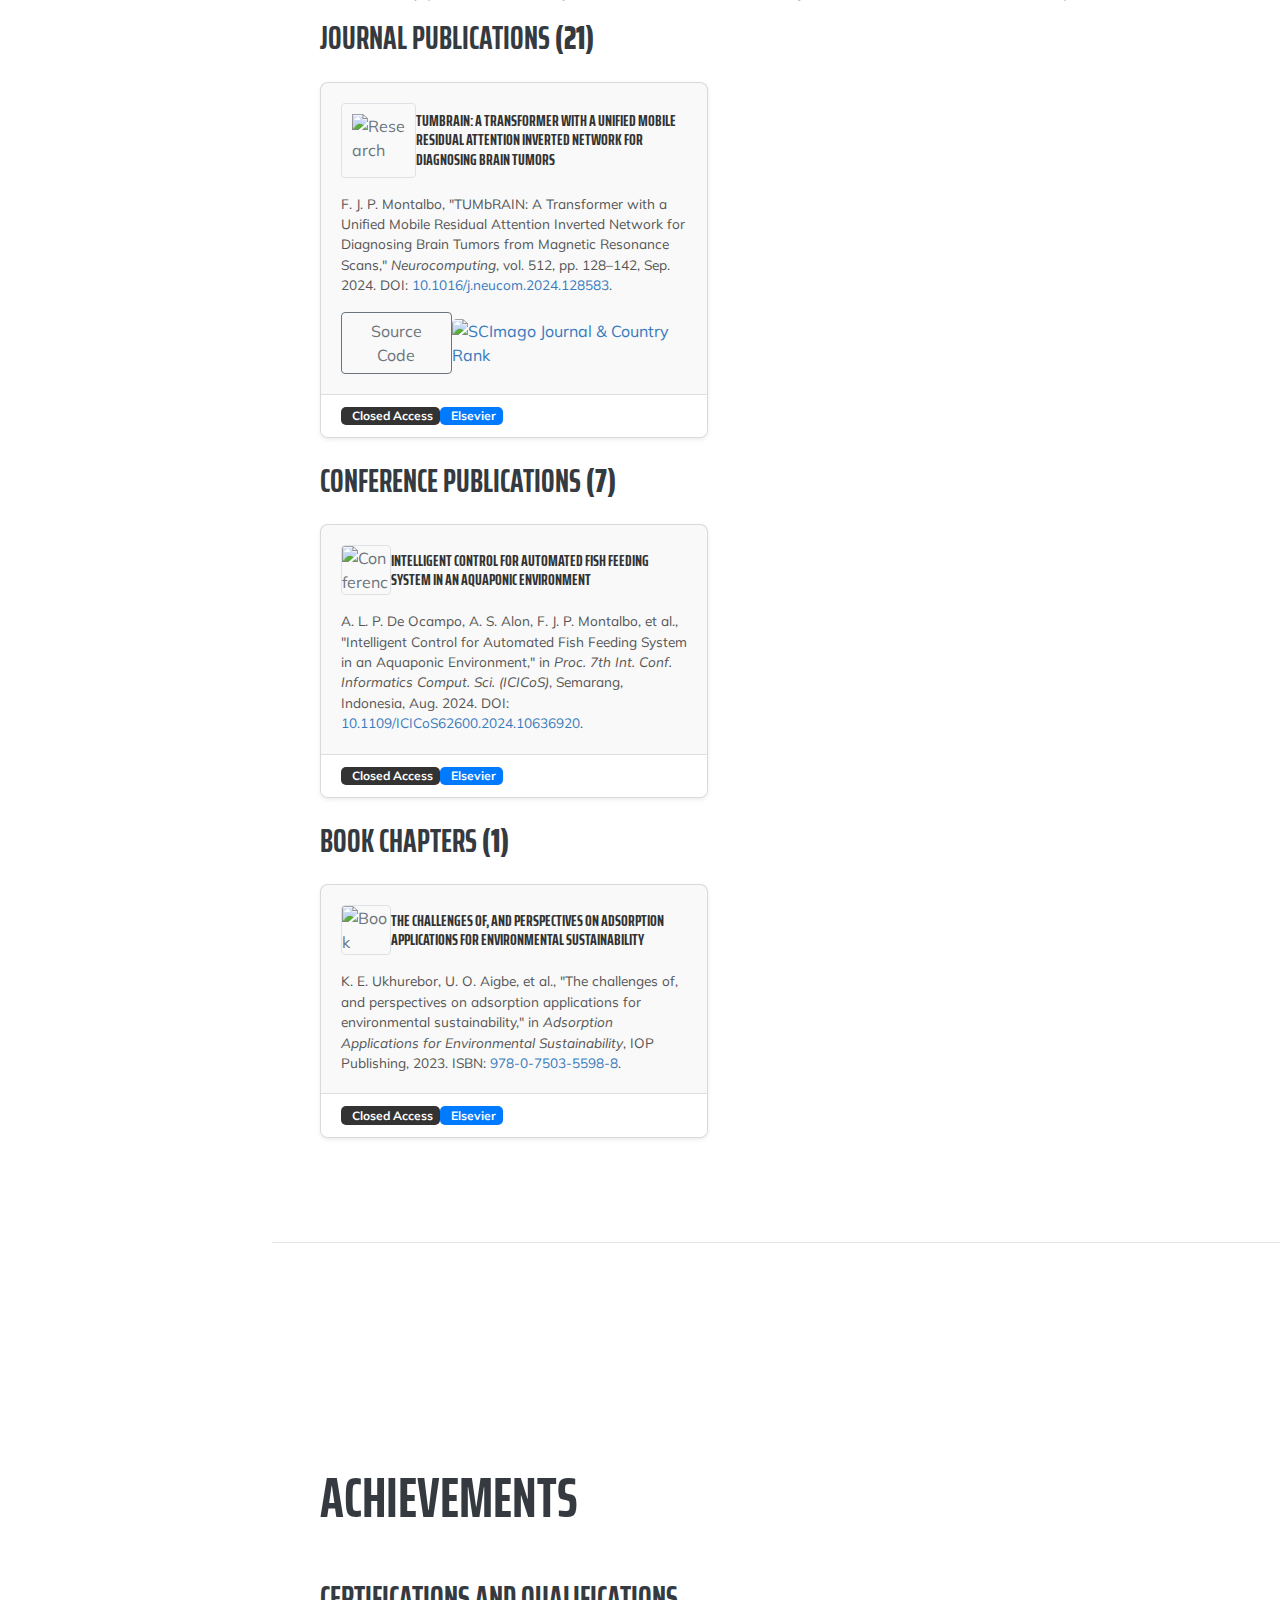
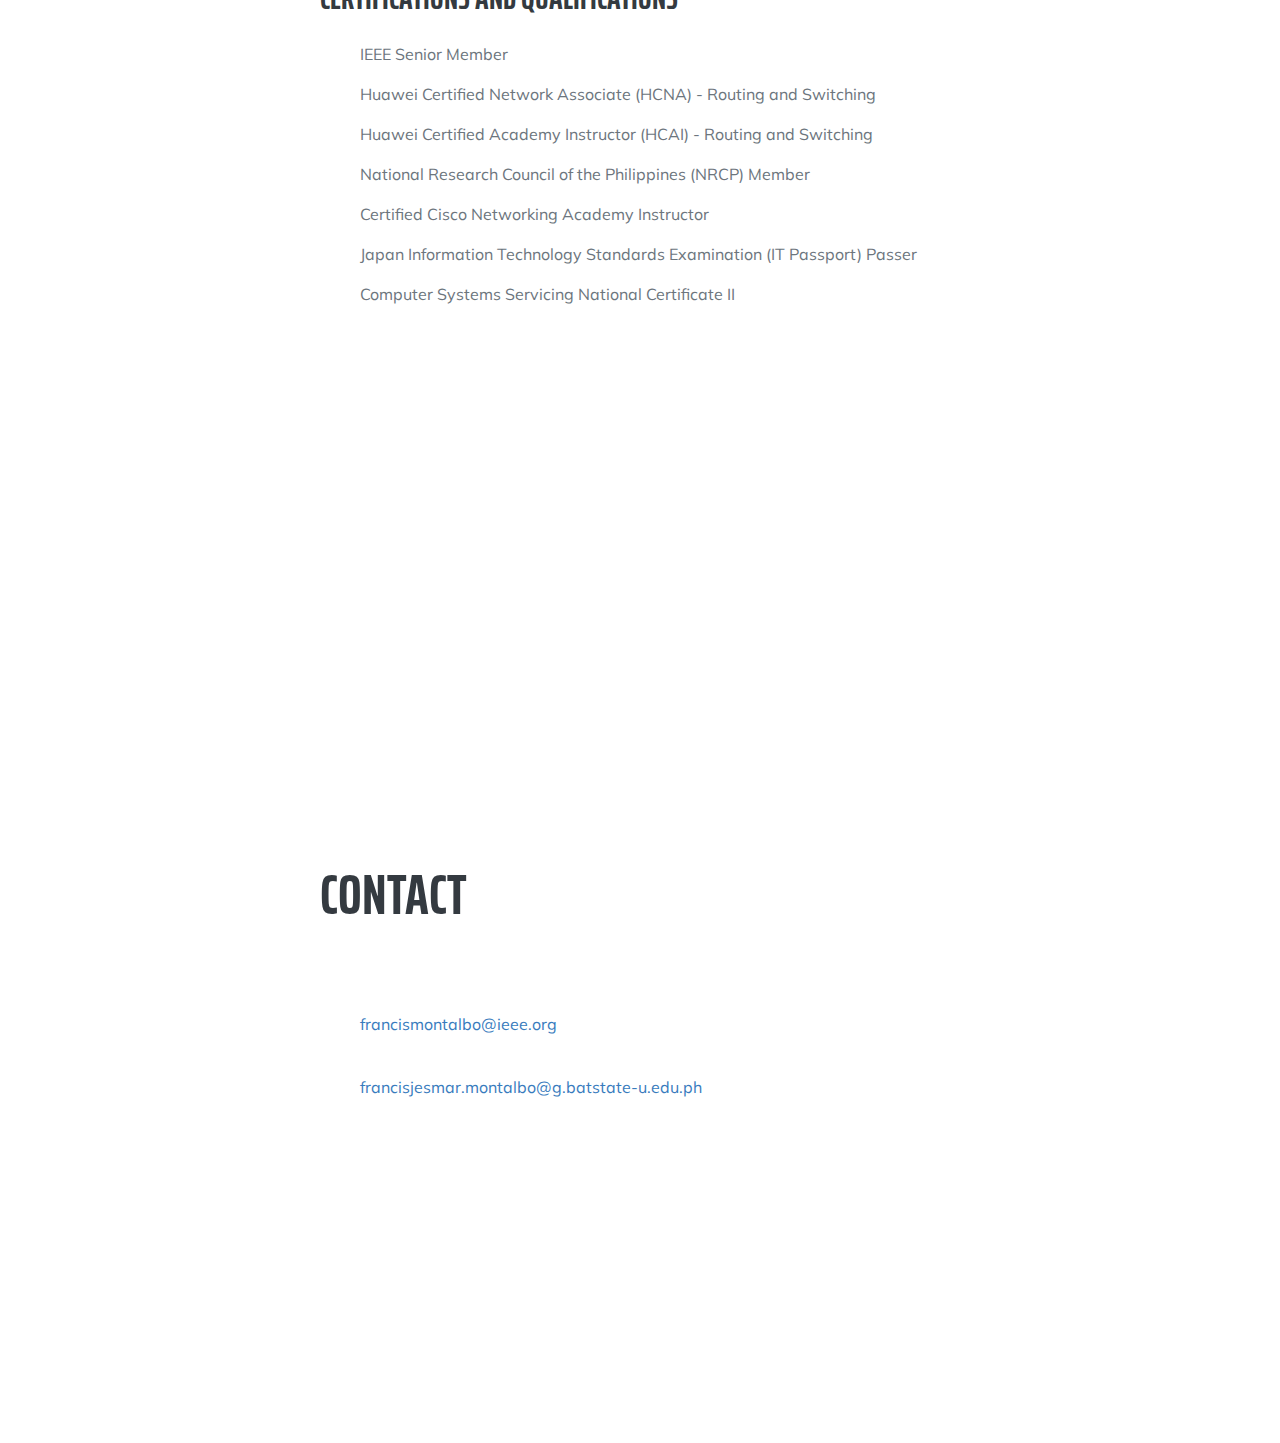
==== commit 9f130525: "Update index.html" ====
--- a/index.html
+++ b/index.html
@@ -283,18 +283,22 @@
                     </p>
                 </div>
                 
-                <div class="about-summary">
+                <div class="about-summary" itemscope itemtype="http://schema.org/Person">
                     <p>
-                        <strong>AI & Deep Learning Expert</strong> specializing in **computer vision**, 
-                        **biomedical signal processing**, and **data science**.
-                        An **internationally recognized researcher**, Dr. Montalbo has published in **top-tier AI journals** 
-                        and presented at **prestigious conferences** worldwide.
+                        Dr. Montalbo completed his **Doctorate in Information Technology** with the highest honors at 
+                        <span itemprop="alumniOf">Technological Institute of the Philippines-Manila</span>. 
+                        He actively contributes to **Artificial Intelligence (AI) research**, particularly **deep learning**, 
+                        through **publications in top-tier international journals** and **conference presentations**.
                     </p>
                     <p>
-                        He holds a **Doctorate in Information Technology** (highest honors) from the 
-                        <strong>Technological Institute of the Philippines-Manila</strong>. 
                         Currently, he serves as an **Associate Professor & Research Scientist** at 
-                        <strong>Batangas State University</strong>.
+                        <span itemprop="affiliation">Batangas State University</span>, mentoring researchers and 
+                        fostering **collaborative learning**. He is also a **peer reviewer** for 
+                        **Elsevier, Springer, ACM, Taylor & Francis, PLOS ONE, Wiley, IEEE, Frontiers Media, and Hindawi**.
+                    </p>
+                    <p>
+                        Additionally, Dr. Montalbo contributes as an **Associate Editor** for a 
+                        **university-based research journal** in the Philippines.
                     </p>
                 </div>
             </div>
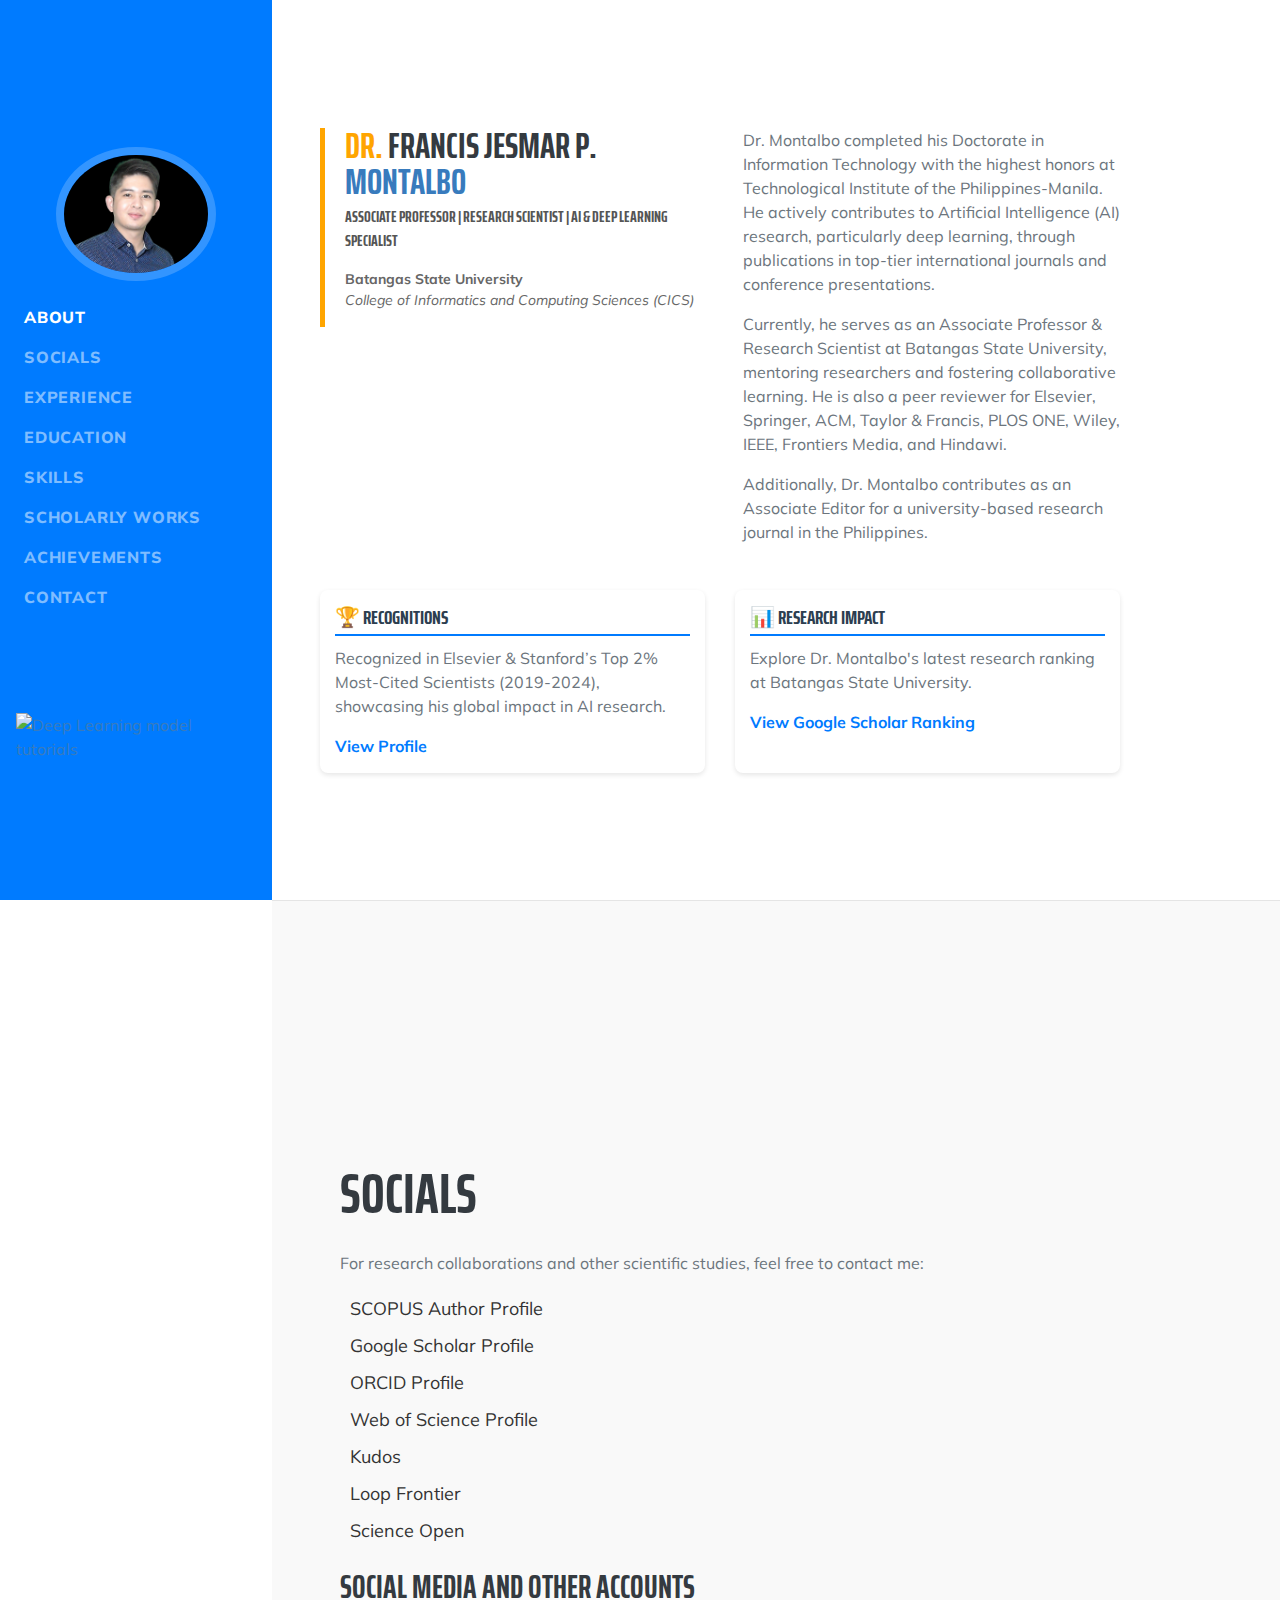
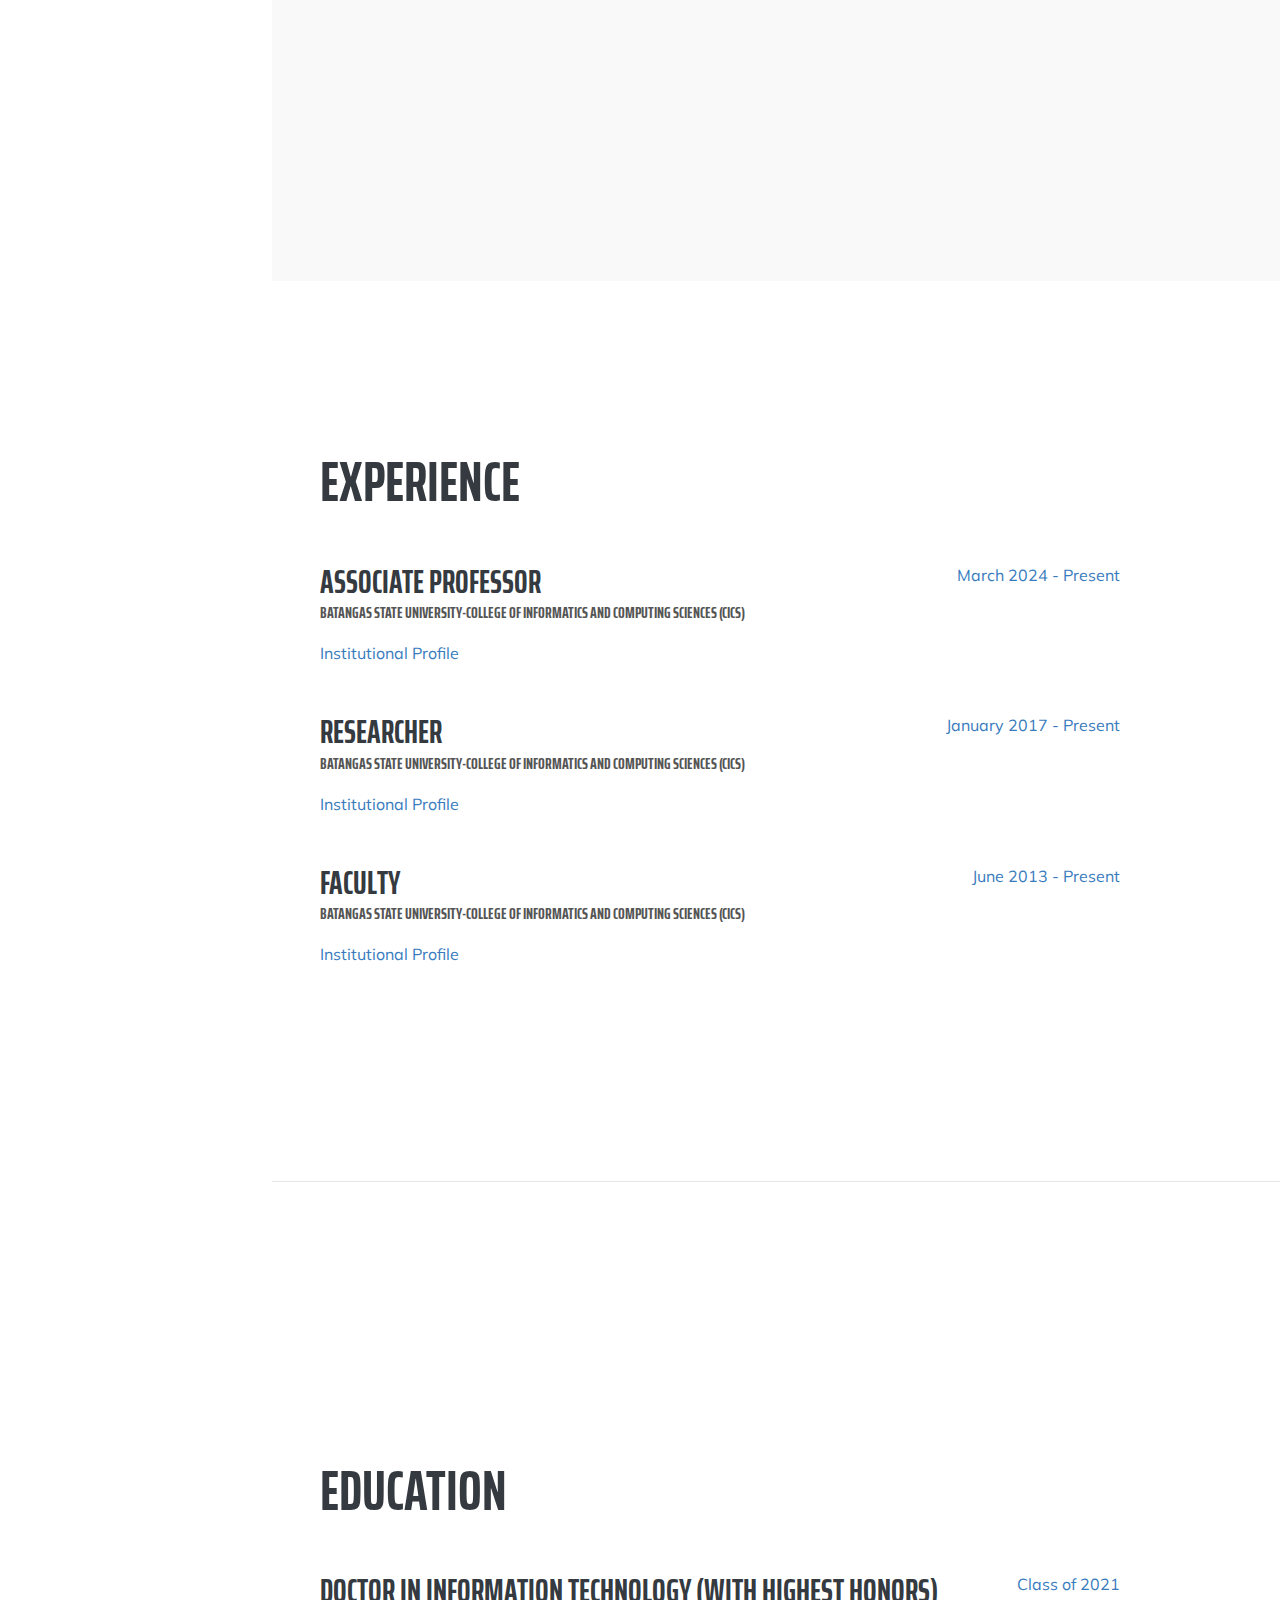
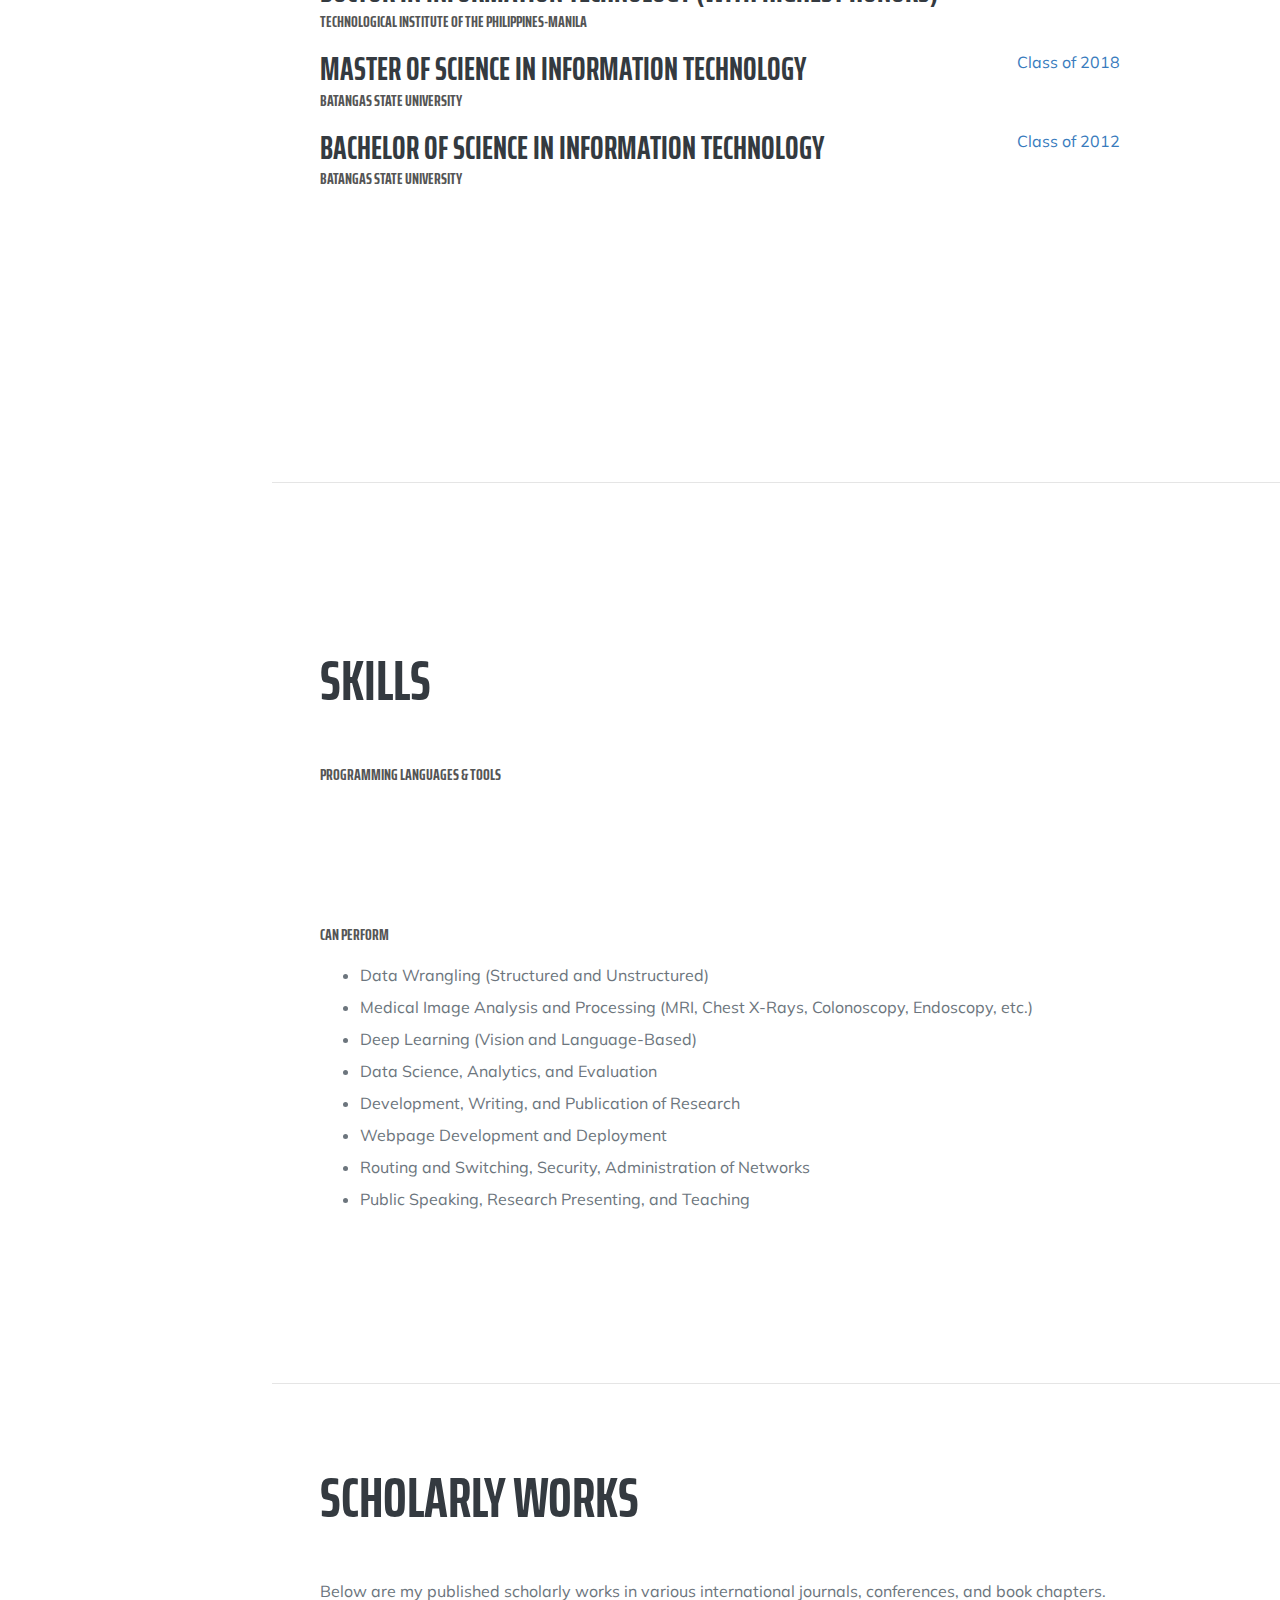
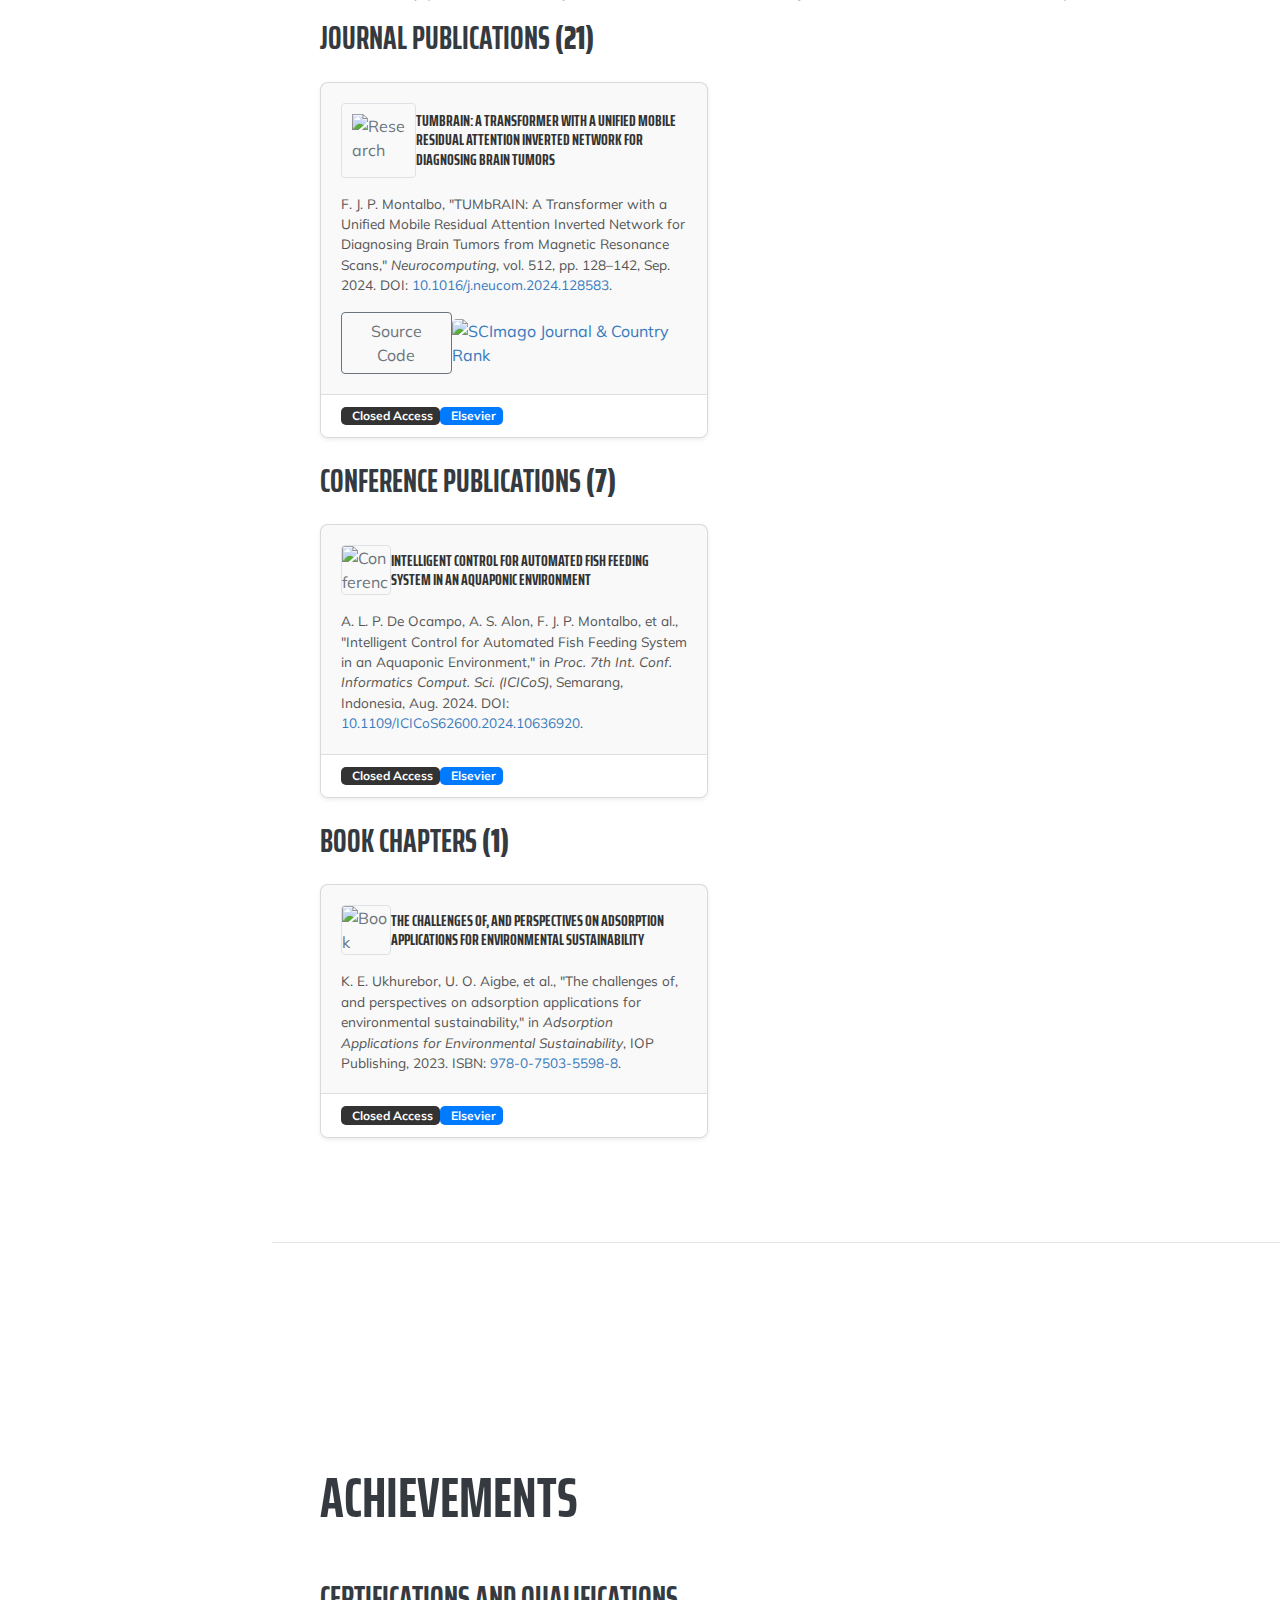
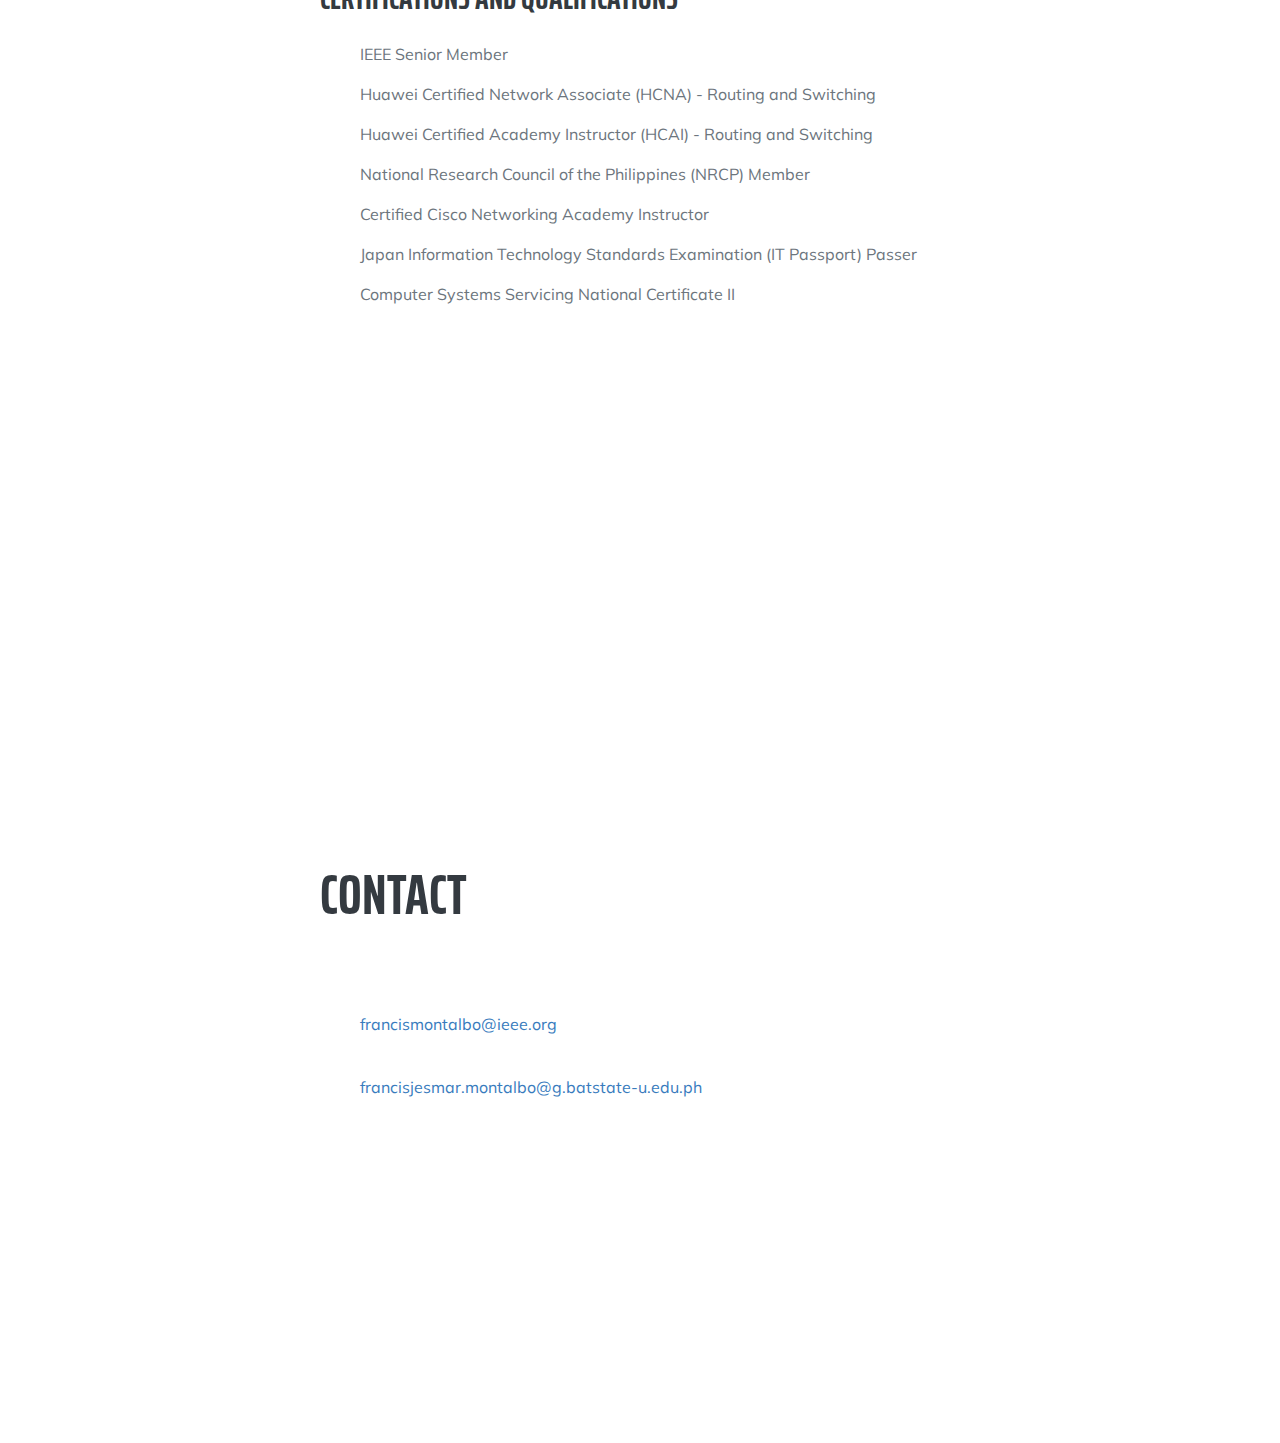
==== commit 8b7afb8b: "Update index.html" ====
--- a/index.html
+++ b/index.html
@@ -263,9 +263,9 @@
         </nav>
 
 <!-- About Section -->
-<div id="about-section">
-    <section class="resume-section">
-        <div class="resume-container">
+<div id="about-section-bg">
+    <section class="resume-section" id="about">
+        <div class="resume-section-content">
             
             <!-- Profile Header (Left) & Summary (Right) -->
             <div class="about-grid">
@@ -285,20 +285,20 @@
                 
                 <div class="about-summary" itemscope itemtype="http://schema.org/Person">
                     <p>
-                        Dr. Montalbo completed his **Doctorate in Information Technology** with the highest honors at 
+                        Dr. Montalbo completed his Doctorate in Information Technology with the highest honors at 
                         <span itemprop="alumniOf">Technological Institute of the Philippines-Manila</span>. 
-                        He actively contributes to **Artificial Intelligence (AI) research**, particularly **deep learning**, 
-                        through **publications in top-tier international journals** and **conference presentations**.
+                        He actively contributes to Artificial Intelligence (AI) research, particularly deep learning, 
+                        through publications in top-tier international journals and conference presentations.
                     </p>
                     <p>
-                        Currently, he serves as an **Associate Professor & Research Scientist** at 
+                        Currently, he serves as an Associate Professor & Research Scientist at 
                         <span itemprop="affiliation">Batangas State University</span>, mentoring researchers and 
-                        fostering **collaborative learning**. He is also a **peer reviewer** for 
-                        **Elsevier, Springer, ACM, Taylor & Francis, PLOS ONE, Wiley, IEEE, Frontiers Media, and Hindawi**.
+                        fostering collaborative learning. He is also a peer reviewer for 
+                        Elsevier, Springer, ACM, Taylor & Francis, PLOS ONE, Wiley, IEEE, Frontiers Media, and Hindawi.
                     </p>
                     <p>
-                        Additionally, Dr. Montalbo contributes as an **Associate Editor** for a 
-                        **university-based research journal** in the Philippines.
+                        Additionally, Dr. Montalbo contributes as an Associate Editor for a 
+                        university-based research journal in the Philippines.
                     </p>
                 </div>
             </div>
@@ -307,8 +307,8 @@
             <div class="achievements-research">
                 <div class="achievements">
                     <h2 class="section-title">🏆 Recognitions</h2>
-                    <p>Recognized in **Elsevier & Stanford’s Top 2% Most-Cited Scientists** (2019-2024), 
-                        showcasing his **global impact in AI research**.</p>
+                    <p>Recognized in Elsevier & Stanford’s Top 2% Most-Cited Scientists (2019-2024), 
+                        showcasing his global impact in AI research.</p>
                     <a href="https://topresearcherslist.com/Home/Profile/922022" target="_blank" class="about-link">
                         View Profile
                     </a>
@@ -316,7 +316,7 @@
 
                 <div class="research">
                     <h2 class="section-title">📊 Research Impact</h2>
-                    <p>Explore **Dr. Montalbo's latest research ranking** at Batangas State University.</p>
+                    <p>Explore Dr. Montalbo's latest research ranking at Batangas State University.</p>
                     <a href="https://scholar.google.com/citations?hl=en&view_op=search_authors&mauthors=batangas+state+university&btnG=" 
                        target="_blank" class="about-link">
                        View Google Scholar Ranking
